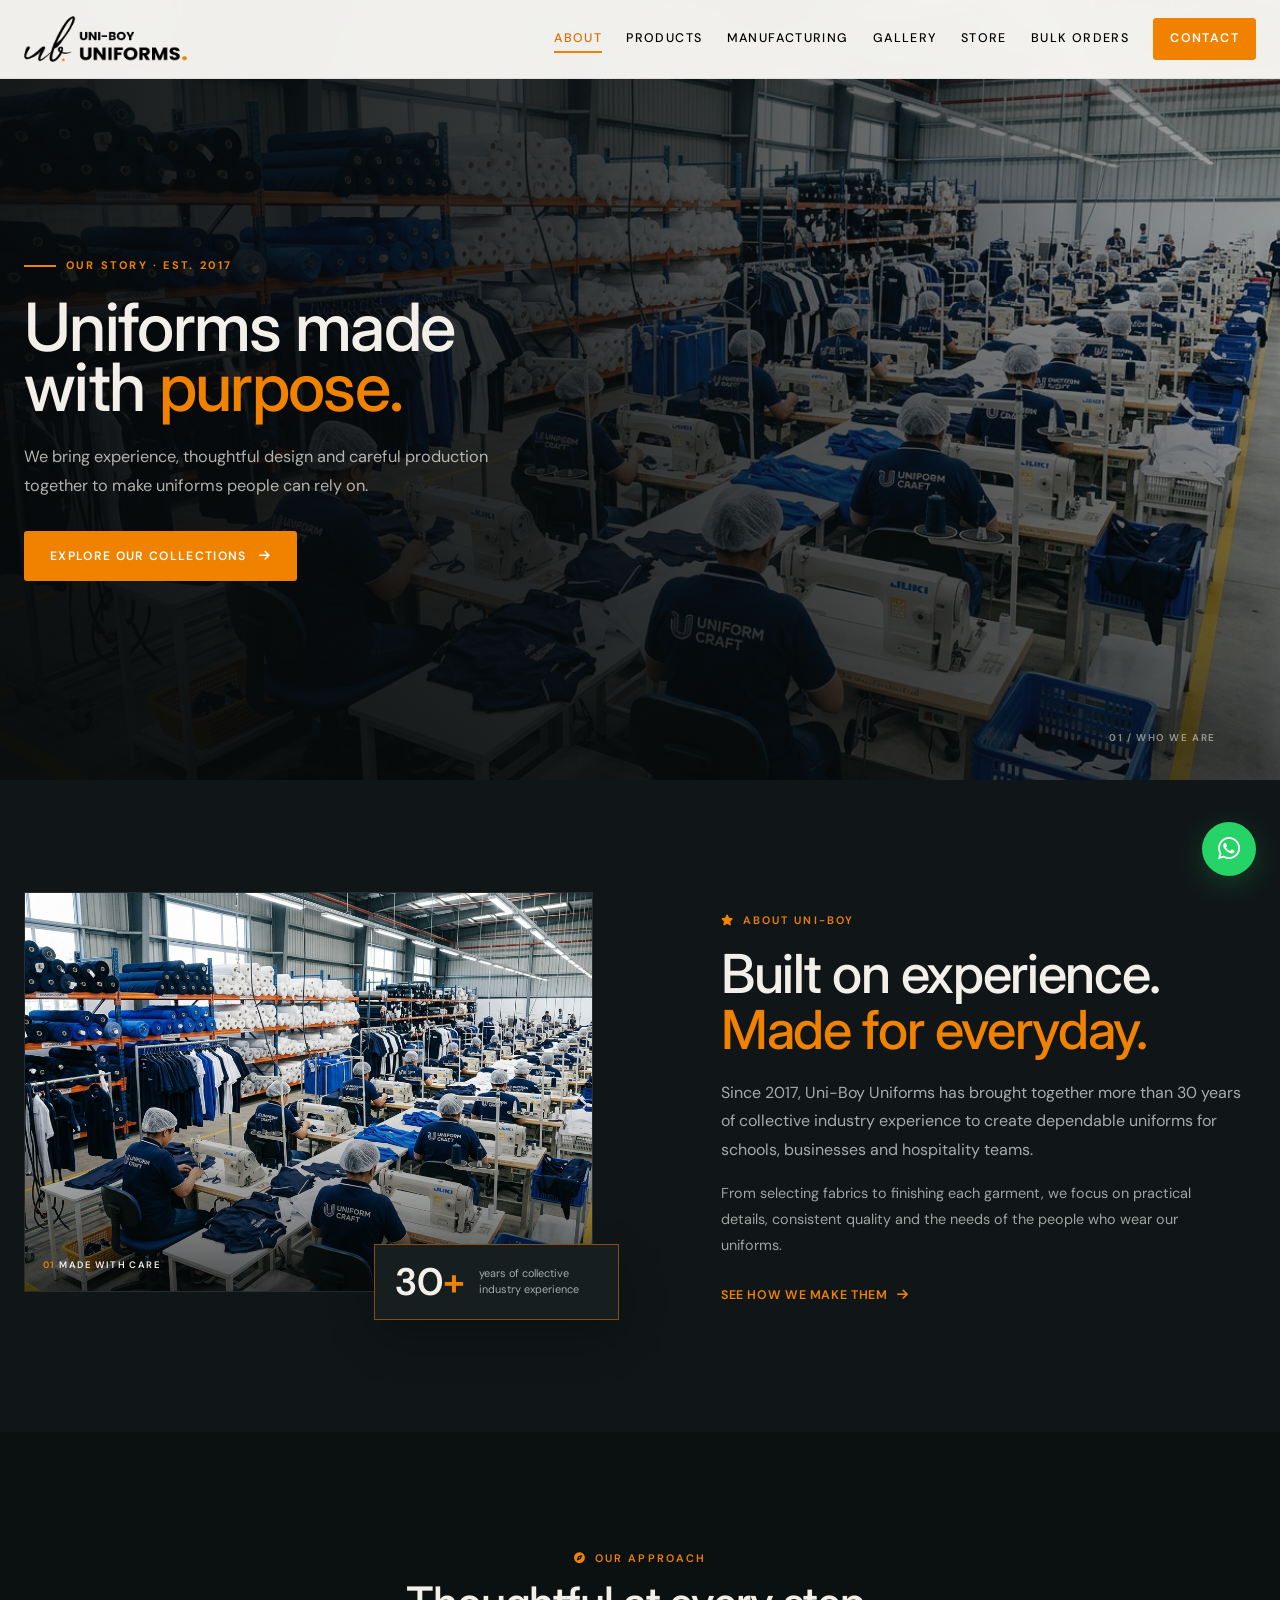
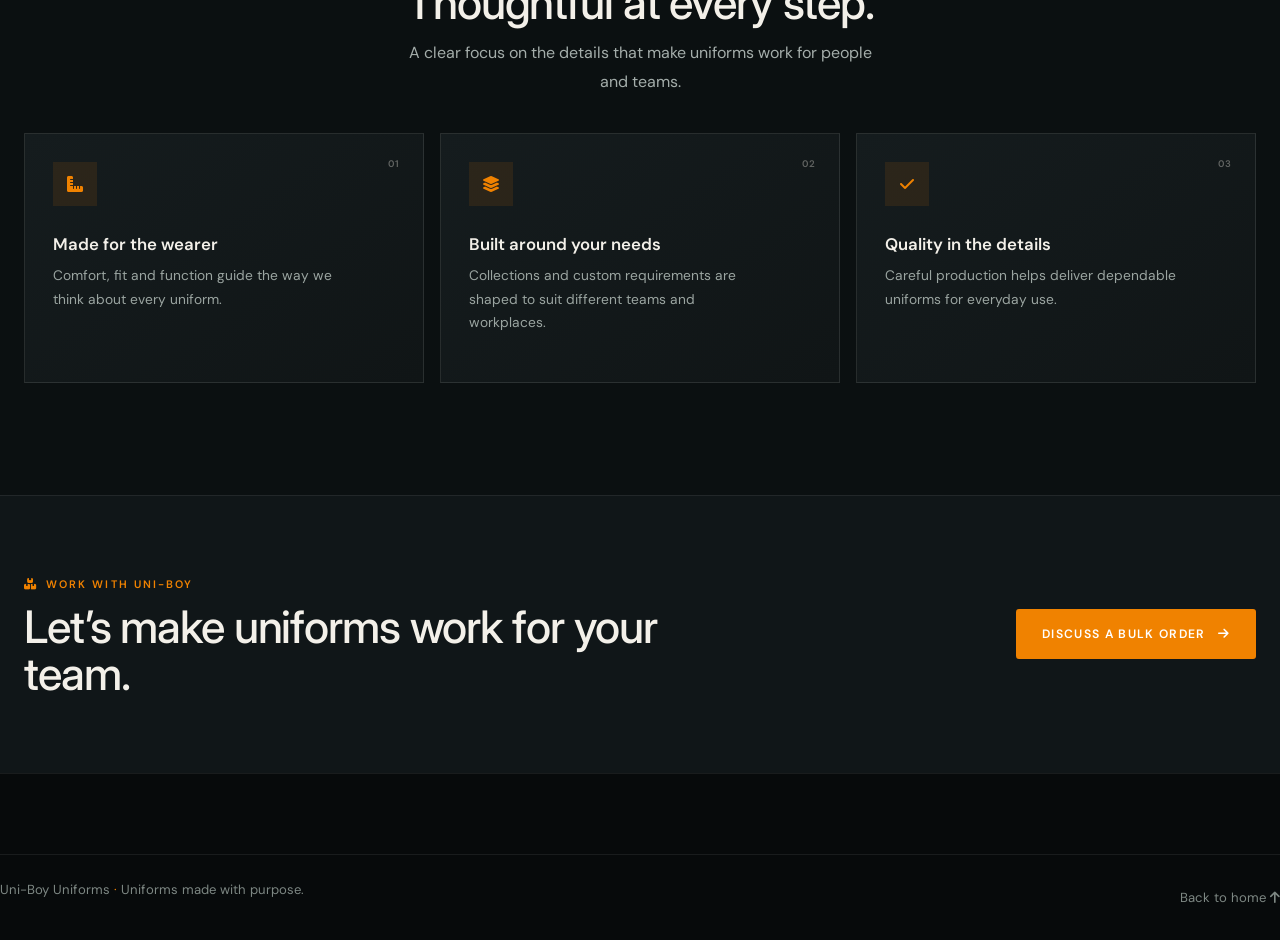
==== about.html @ 9d2a82d7 "design updates" ====
<!DOCTYPE html>
<html lang="en">

<head>
    <meta charset="UTF-8" />
    <meta name="viewport" content="width=device-width, initial-scale=1.0" />
    <title>About Uni-Boy Uniforms | Uniforms Made with Purpose</title>
    <meta name="description"
        content="Learn about Uni-Boy Uniforms: thoughtful uniform design, dependable manufacturing and over 30 years of collective industry experience." />
    <link rel="preconnect" href="https://fonts.googleapis.com" />
    <link rel="preconnect" href="https://fonts.gstatic.com" crossorigin />
    <link
        href="https://fonts.googleapis.com/css2?family=Inter:wght@400;500;600;700;800&family=DM+Sans:wght@400;500;600;700&display=swap"
        rel="stylesheet" />
    <link rel="stylesheet" href="https://cdnjs.cloudflare.com/ajax/libs/font-awesome/6.5.0/css/all.min.css" />
    <link rel="stylesheet" href="https://cdn.jsdelivr.net/npm/bootstrap@5.3.3/dist/css/bootstrap.min.css" />
    <link rel="stylesheet" href="style.css" />
</head>

<body class="about-page">
    <a href="https://wa.me/919876543210?text=Hello%20Uni-Boy%20Uniforms!" class="whatsapp-float" target="_blank"
        rel="noopener" aria-label="Chat on WhatsApp">
        <i class="fab fa-whatsapp"></i><span class="whatsapp-float-label">Chat with us!</span>
    </a>
    <div class="mobile-nav" id="mobileNav">
        <a href="index.html#hero" class="nav-link" onclick="closeMobileNav()">Home</a>
        <a href="about.html" class="nav-link active" onclick="closeMobileNav()">About Us</a>
        <a href="products.html" class="nav-link" onclick="closeMobileNav()">Products</a>
        <a href="manufacturing.html" class="nav-link" onclick="closeMobileNav()">Manufacturing</a>
        <a href="gallery.html" class="nav-link" onclick="closeMobileNav()">Gallery</a>
        <a href="index.html#retail" class="nav-link" onclick="closeMobileNav()">Retail Store</a>
        <a href="bulk-orders.html" class="nav-link" onclick="closeMobileNav()">Bulk Orders</a>
        <a href="contact.html" class="nav-link nav-contact" onclick="closeMobileNav()">Contact</a>
    </div>
    <nav id="navbar" role="navigation" aria-label="Main navigation">
        <div class="nav-container">
            <a href="index.html#hero" class="nav-logo" aria-label="Uni-Boy Uniforms Home">
                <img src="logo.png" alt="Uni-Boy Uniforms Logo" />
            </a>
            <ul class="nav-menu">
                <li><a href="about.html" class="nav-link active" aria-current="page">About</a></li>
                <li><a href="products.html" class="nav-link">Products</a></li>
                <li><a href="manufacturing.html" class="nav-link">Manufacturing</a></li>
                <li><a href="gallery.html" class="nav-link">Gallery</a></li>
                <li><a href="index.html#retail" class="nav-link">Store</a></li>
                <li><a href="bulk-orders.html" class="nav-link">Bulk Orders</a></li>
                <li><a href="contact.html" class="nav-link nav-contact">Contact</a></li>
            </ul>
            <div class="hamburger" id="hamburger" onclick="toggleMobileNav()" aria-label="Toggle menu" role="button"
                tabindex="0"><span></span><span></span><span></span></div>
        </div>
    </nav>

    <main>
        <section class="about-hero" aria-labelledby="about-page-title">
            <div class="about-hero-image" aria-hidden="true"></div>
            <div class="about-hero-overlay" aria-hidden="true"></div>
            <div class="container about-hero-content">
                <div class="hero-eyebrow"><span class="hero-eyebrow-line"></span>Our story &middot; Est. 2017</div>
                <h1 class="hero-title" id="about-page-title">Uniforms made<br />with <span class="accent">purpose.</span></h1>
                <p class="hero-desc">We bring experience, thoughtful design and careful production together to make
                    uniforms people can rely on.</p>
                <a href="products.html" class="btn btn--primary">Explore our collections <i
                        class="fas fa-arrow-right" aria-hidden="true"></i></a>
            </div>
            <div class="about-hero-index" aria-hidden="true">01 / WHO WE ARE</div>
        </section>

        <section class="section about-story-section" aria-labelledby="about-story-title">
            <div class="container">
                <div class="about-story-grid">
                    <div class="about-story-visual reveal">
                        <div class="about-story-frame">
                            <img src="images/factory_hero.jpg"
                                alt="Uniform production at the Uni-Boy manufacturing facility" loading="lazy" />
                            <span class="about-story-caption"><span>01</span> MADE WITH CARE</span>
                        </div>
                        <div class="about-experience-mark"><strong>30<span>+</span></strong><span>years of collective
                                industry experience</span></div>
                    </div>
                    <div class="about-story-copy reveal reveal-delay-2">
                        <div class="badge"><i class="fas fa-star" aria-hidden="true"></i> About Uni-Boy</div>
                        <h2 class="section-title" id="about-story-title">Built on experience.<br /><span>Made for everyday.</span></h2>
                        <p class="section-subtitle">Since 2017, Uni-Boy Uniforms has brought together more than 30
                            years of collective industry experience to create dependable uniforms for schools,
                            businesses and hospitality teams.</p>
                        <p class="about-story-detail">From selecting fabrics to finishing each garment, we focus on
                            practical details, consistent quality and the needs of the people who wear our uniforms.</p>
                        <a href="manufacturing.html" class="about-text-link">See how we make them <i
                                class="fas fa-arrow-right" aria-hidden="true"></i></a>
                    </div>
                </div>
            </div>
        </section>

        <section class="section about-approach-section" aria-labelledby="about-approach-title">
            <div class="container">
                <div class="section-header section-header--center reveal">
                    <div class="badge" style="justify-content:center;"><i class="fas fa-compass"
                            aria-hidden="true"></i> Our Approach</div>
                    <h2 class="section-title" id="about-approach-title">Thoughtful at every step.</h2>
                    <p class="section-subtitle">A clear focus on the details that make uniforms work for people and teams.</p>
                </div>
                <div class="about-principles">
                    <article class="about-principle reveal">
                        <span class="about-principle-number">01</span>
                        <div class="about-principle-icon"><i class="fas fa-ruler-combined" aria-hidden="true"></i></div>
                        <h3>Made for the wearer</h3>
                        <p>Comfort, fit and function guide the way we think about every uniform.</p>
                    </article>
                    <article class="about-principle reveal reveal-delay-1">
                        <span class="about-principle-number">02</span>
                        <div class="about-principle-icon"><i class="fas fa-layer-group" aria-hidden="true"></i></div>
                        <h3>Built around your needs</h3>
                        <p>Collections and custom requirements are shaped to suit different teams and workplaces.</p>
                    </article>
                    <article class="about-principle reveal reveal-delay-2">
                        <span class="about-principle-number">03</span>
                        <div class="about-principle-icon"><i class="fas fa-check" aria-hidden="true"></i></div>
                        <h3>Quality in the details</h3>
                        <p>Careful production helps deliver dependable uniforms for everyday use.</p>
                    </article>
                </div>
            </div>
        </section>

        <section class="about-cta-section" aria-labelledby="about-cta-title">
            <div class="container about-cta-inner reveal">
                <div>
                    <div class="badge"><i class="fas fa-boxes" aria-hidden="true"></i> Work with Uni-Boy</div>
                    <h2 class="section-title" id="about-cta-title">Let’s make uniforms work for your team.</h2>
                </div>
                <a href="bulk-orders.html#quote" class="btn btn--primary">Discuss a bulk order <i
                        class="fas fa-arrow-right" aria-hidden="true"></i></a>
            </div>
        </section>
    </main>

    <footer id="footer">
        <div class="container footer-bottom">
            <p class="footer-copyright">Uni-Boy Uniforms <span>&middot;</span> Uniforms made with purpose.</p>
            <a class="footer-bottom-link" href="index.html#hero">Back to home <i class="fas fa-arrow-up"
                    aria-hidden="true"></i></a>
        </div>
    </footer>
    <script src="script.js"></script>
</body>

</html>
---- style.css ----
﻿:root{--clr-primary:#0a0a0a;--clr-secondary:#1a1a2e;--clr-accent:#f08200;--clr-accent-2:#d96f00;--clr-white:#ffffff;--clr-off-white:#f8f8f8;--clr-light-gray:#f0f0f0;--clr-mid-gray:#888888;--clr-dark-gray:#333333;--clr-navy:#0d1b3e;--clr-navy-light:#162249;--font-display:'Playfair Display',serif;--font-body:'Inter',sans-serif;--font-heading:'Montserrat',sans-serif;--radius-sm:6px;--radius-md:12px;--radius-lg:20px;--radius-xl:32px;--shadow-sm:0 2px 12px rgba(0,0,0,0.08);--shadow-md:0 8px 32px rgba(0,0,0,0.14);--shadow-lg:0 20px 60px rgba(0,0,0,0.2);--shadow-xl:0 32px 80px rgba(0,0,0,0.3);--transition:all 0.3s cubic-bezier(0.25,0.46,0.45,0.94);}
*,*::before,*::after{box-sizing:border-box;margin:0;padding:0;}
html{scroll-behavior:smooth;font-size:16px;}
body{font-family:var(--font-body);color:var(--clr-primary);background:var(--clr-white);overflow-x:hidden;line-height:1.6;}
img{max-width:100%;height:auto;display:block;}
a{text-decoration:none;color:inherit;}
button{cursor:pointer;border:none;background:none;font-family:inherit;}
ul{list-style:none;}
::-webkit-scrollbar{width:6px;}
::-webkit-scrollbar-track{background:#f1f1f1;}
::-webkit-scrollbar-thumb{background:var(--clr-accent);border-radius:3px;}
.container{max-width:1280px;margin:0 auto;padding:0 24px;}
.section{padding:100px 0;}
.section--gray{background:var(--clr-off-white);}
.section--dark{background:var(--clr-navy);color:var(--clr-white);}
.section--black{background:var(--clr-primary);color:var(--clr-white);}
.badge{display:inline-flex;align-items:center;gap:8px;background:rgba(240,130,0,0.12);color:var(--clr-accent);border:1px solid rgba(240,130,0,0.3);border-radius:100px;padding:6px 16px;font-size:0.75rem;font-weight:600;letter-spacing:0.1em;text-transform:uppercase;font-family:var(--font-heading);margin-bottom:16px;}
.section-title{font-family:var(--font-display);font-size:clamp(2rem,4vw,3.2rem);font-weight:700;line-height:1.2;margin-bottom:16px;}
.section-subtitle{font-size:1.05rem;color:var(--clr-mid-gray);max-width:580px;line-height:1.8;}
.section-header{margin-bottom:60px;}
.section-header--center{text-align:center;}
.section-header--center .section-subtitle{margin:0 auto;}
.btn{display:inline-flex;align-items:center;gap:10px;padding:14px 32px;border-radius:100px;font-family:var(--font-heading);font-weight:600;font-size:0.9rem;letter-spacing:0.05em;transition:var(--transition);position:relative;overflow:hidden;}
.btn--primary{background:var(--clr-accent);color:var(--clr-primary);}
.btn--primary:hover{background:var(--clr-accent-2);transform:translateY(-2px);box-shadow:0 12px 40px rgba(240,130,0,0.4);}
.btn--outline{border:2px solid var(--clr-white);color:var(--clr-white);background:transparent;}
.btn--outline:hover{background:var(--clr-white);color:var(--clr-primary);transform:translateY(-2px);}
.btn--dark{background:var(--clr-navy);color:var(--clr-white);}
.btn--dark:hover{background:var(--clr-navy-light);transform:translateY(-2px);box-shadow:0 12px 40px rgba(13,27,62,0.4);}
.btn--whatsapp{background:#25D366;color:var(--clr-white);}
.btn--whatsapp:hover{background:#20b858;transform:translateY(-2px);box-shadow:0 12px 40px rgba(37,211,102,0.4);}
#navbar{position:fixed;top:0;left:0;right:0;z-index:1000;padding:20px 0;transition:var(--transition);}
#navbar.scrolled{background:rgba(10,10,10,0.96);backdrop-filter:blur(20px);padding:14px 0;box-shadow:0 4px 30px rgba(0,0,0,0.3);}
.nav-container{max-width:1280px;margin:0 auto;padding:0 24px;display:flex;align-items:center;justify-content:space-between;}
.nav-logo img{height:46px;width:auto;}
.nav-menu{display:flex;align-items:center;gap:36px;}
.nav-link{font-family:var(--font-heading);font-size:0.82rem;font-weight:500;letter-spacing:0.08em;text-transform:uppercase;color:rgba(255,255,255,0.8);transition:var(--transition);position:relative;}
.nav-link::after{content:'';position:absolute;bottom:-4px;left:0;width:0;height:2px;background:var(--clr-accent);transition:var(--transition);}
.nav-link:hover{color:var(--clr-white);}
.nav-link:hover::after{width:100%;}
.nav-link.active{color:var(--clr-accent);}
.nav-link.active::after{width:100%;}
.hamburger{display:none;flex-direction:column;gap:5px;cursor:pointer;padding:4px;}
.hamburger span{display:block;width:26px;height:2px;background:var(--clr-white);border-radius:2px;transition:var(--transition);}
.hamburger.active span:nth-child(1){transform:translateY(7px) rotate(45deg);}
.hamburger.active span:nth-child(2){opacity:0;}
.hamburger.active span:nth-child(3){transform:translateY(-7px) rotate(-45deg);}
.mobile-nav{display:none;position:fixed;inset:0;background:rgba(10,10,10,0.98);backdrop-filter:blur(20px);z-index:999;flex-direction:column;align-items:center;justify-content:center;gap:32px;}
.mobile-nav.open{display:flex;}
.mobile-nav .nav-link{font-size:1.5rem;font-weight:700;letter-spacing:0.05em;}
#hero{position:relative;min-height:100vh;display:flex;align-items:center;overflow:hidden;}
.hero-video-bg{position:absolute;inset:0;z-index:0;}
.hero-fallback-bg{position:absolute;inset:0;background-image:url('images/factory_hero.jpg');background-size:cover;background-position:center;background-attachment:fixed;}
.hero-overlay{position:absolute;inset:0;background:linear-gradient(135deg,rgba(10,10,10,0.88) 0%,rgba(13,27,62,0.75) 50%,rgba(10,10,10,0.65) 100%);z-index:1;}
.hero-content{position:relative;z-index:2;max-width:1280px;margin:0 auto;padding:120px 24px 80px;width:100%;}
.hero-eyebrow{display:inline-flex;align-items:center;gap:10px;color:var(--clr-accent);font-family:var(--font-heading);font-size:0.78rem;font-weight:700;letter-spacing:0.2em;text-transform:uppercase;margin-bottom:24px;animation:fadeInUp 0.8s ease forwards;}
.hero-eyebrow-line{width:40px;height:2px;background:var(--clr-accent);}
.hero-title{font-family:var(--font-display);font-size:clamp(2.8rem,6vw,5.5rem);font-weight:700;color:var(--clr-white);line-height:1.1;margin-bottom:28px;animation:fadeInUp 0.8s 0.15s ease both;}
.hero-title .accent{color:var(--clr-accent);}
.hero-title .italic{font-style:italic;}
.hero-desc{font-size:1.1rem;color:rgba(255,255,255,0.75);max-width:560px;line-height:1.8;margin-bottom:40px;animation:fadeInUp 0.8s 0.3s ease both;}
.hero-actions{display:flex;gap:16px;flex-wrap:wrap;margin-bottom:64px;animation:fadeInUp 0.8s 0.45s ease both;}
.hero-stats{display:flex;gap:48px;flex-wrap:wrap;animation:fadeInUp 0.8s 0.6s ease both;}
.hero-stat-number{font-family:var(--font-heading);font-size:2.4rem;font-weight:900;color:var(--clr-white);line-height:1;margin-bottom:6px;}
.hero-stat-number span{color:var(--clr-accent);}
.hero-stat-label{font-size:0.78rem;color:rgba(255,255,255,0.55);font-weight:500;letter-spacing:0.05em;text-transform:uppercase;}
.hero-divider{width:1px;background:rgba(255,255,255,0.15);align-self:stretch;}
.hero-scroll-cue{position:absolute;bottom:36px;left:50%;transform:translateX(-50%);z-index:2;display:flex;flex-direction:column;align-items:center;gap:8px;color:rgba(255,255,255,0.5);font-size:0.7rem;letter-spacing:0.15em;text-transform:uppercase;font-family:var(--font-heading);}
.scroll-line{width:1px;height:50px;background:linear-gradient(to bottom,rgba(255,255,255,0.5),transparent);animation:scrollPulse 2s ease-in-out infinite;}
@keyframes scrollPulse{0%,100%{opacity:0.5;transform:scaleY(1)}50%{opacity:1;transform:scaleY(1.3)}}
.ticker-wrap{background:var(--clr-accent);overflow:hidden;padding:14px 0;position:relative;z-index:5;}
.ticker{display:flex;animation:ticker 30s linear infinite;white-space:nowrap;}
.ticker-item{display:flex;align-items:center;gap:32px;padding:0 40px;font-family:var(--font-heading);font-size:0.78rem;font-weight:700;letter-spacing:0.15em;text-transform:uppercase;color:var(--clr-primary);}
.ticker-dot{width:6px;height:6px;background:var(--clr-primary);border-radius:50%;opacity:0.4;}
@keyframes ticker{0%{transform:translateX(0)}100%{transform:translateX(-50%)}}
.about-grid{align-items:center;}
.about-image-stack{position:relative;}
.about-img-main{border-radius:var(--radius-lg);overflow:hidden;box-shadow:var(--shadow-xl);}
.about-img-main img{width:100%;height:480px;object-fit:cover;transition:transform 0.6s ease;}
.about-img-main:hover img{transform:scale(1.04);}
.about-img-badge{position:absolute;bottom:-24px;right:-24px;width:140px;height:140px;background:var(--clr-accent);border-radius:50%;display:flex;flex-direction:column;align-items:center;justify-content:center;text-align:center;padding:16px;box-shadow:var(--shadow-lg);}
.about-img-badge-num{font-family:var(--font-heading);font-size:2rem;font-weight:900;color:var(--clr-primary);line-height:1;}
.about-img-badge-text{font-family:var(--font-heading);font-size:0.65rem;font-weight:700;color:var(--clr-primary);text-transform:uppercase;letter-spacing:0.08em;margin-top:4px;line-height:1.3;}
.about-features{display:grid;grid-template-columns:1fr 1fr;gap:20px;margin-top:40px;}
.about-feature{display:flex;align-items:flex-start;gap:14px;padding:20px;background:var(--clr-off-white);border-radius:var(--radius-md);border:1px solid rgba(0,0,0,0.05);transition:var(--transition);}
.about-feature:hover{background:var(--clr-white);box-shadow:var(--shadow-md);transform:translateY(-3px);}
.about-feature-icon{width:42px;height:42px;min-width:42px;background:var(--clr-accent);border-radius:var(--radius-sm);display:flex;align-items:center;justify-content:center;color:var(--clr-primary);font-size:1rem;}
.about-feature-title{font-family:var(--font-heading);font-size:0.82rem;font-weight:700;margin-bottom:4px;}
.about-feature-text{font-size:0.8rem;color:var(--clr-mid-gray);line-height:1.5;}
.product-card{background:var(--clr-white);border-radius:var(--radius-lg);overflow:hidden;box-shadow:var(--shadow-sm);transition:var(--transition);cursor:pointer;position:relative;}
.product-card:hover{transform:translateY(-8px);box-shadow:var(--shadow-xl);}
.product-card-image{position:relative;overflow:hidden;height:260px;}
.product-card-image img{width:100%;height:100%;object-fit:cover;transition:transform 0.6s ease;}
.product-card:hover .product-card-image img{transform:scale(1.08);}
.product-card-tag{position:absolute;top:16px;left:16px;background:var(--clr-accent);color:var(--clr-primary);font-family:var(--font-heading);font-size:0.7rem;font-weight:700;letter-spacing:0.1em;text-transform:uppercase;padding:5px 12px;border-radius:100px;}
.product-card-body{padding:28px;}
.product-card-icon{width:50px;height:50px;background:rgba(240,130,0,0.1);border-radius:var(--radius-md);display:flex;align-items:center;justify-content:center;color:var(--clr-accent);font-size:1.3rem;margin-bottom:16px;}
.product-card-title{font-family:var(--font-heading);font-size:1.1rem;font-weight:700;margin-bottom:10px;}
.product-card-desc{font-size:0.88rem;color:var(--clr-mid-gray);line-height:1.7;margin-bottom:20px;}
.product-card-link{display:inline-flex;align-items:center;gap:8px;font-family:var(--font-heading);font-size:0.8rem;font-weight:700;color:var(--clr-accent);letter-spacing:0.05em;text-transform:uppercase;transition:var(--transition);}
.product-card-link i{transition:var(--transition);}
.product-card:hover .product-card-link i{transform:translateX(5px);}
.manufacturing-grid{align-items:center;}
.manufacturing-content .section-subtitle{color:rgba(255,255,255,0.65);}
.mfg-stats-grid{display:grid;grid-template-columns:1fr 1fr;gap:24px;margin:40px 0;}
.mfg-stat-card{background:rgba(255,255,255,0.06);border:1px solid rgba(255,255,255,0.12);border-radius:var(--radius-md);padding:28px;transition:var(--transition);}
.mfg-stat-card:hover{background:rgba(255,255,255,0.1);border-color:rgba(240,130,0,0.4);transform:translateY(-4px);}
.mfg-stat-num{font-family:var(--font-heading);font-size:2.5rem;font-weight:900;color:var(--clr-accent);line-height:1;margin-bottom:8px;}
.mfg-stat-num span{font-size:1.4rem;}
.mfg-stat-label{font-size:0.88rem;color:rgba(255,255,255,0.65);line-height:1.5;}
.mfg-features{display:flex;flex-direction:column;gap:16px;}
.mfg-feature{display:flex;align-items:center;gap:14px;color:rgba(255,255,255,0.85);font-size:0.92rem;}
.mfg-feature-icon{width:36px;height:36px;min-width:36px;background:rgba(240,130,0,0.15);border:1px solid rgba(240,130,0,0.3);border-radius:var(--radius-sm);display:flex;align-items:center;justify-content:center;color:var(--clr-accent);font-size:0.9rem;}
.manufacturing-image{position:relative;}
.manufacturing-image img{border-radius:var(--radius-lg);width:100%;height:540px;object-fit:cover;box-shadow:var(--shadow-xl);}
.mfg-overlay-card{position:absolute;top:32px;left:-32px;background:var(--clr-accent);border-radius:var(--radius-md);padding:20px 24px;box-shadow:var(--shadow-lg);}
.mfg-overlay-card-num{font-family:var(--font-heading);font-size:2rem;font-weight:900;color:var(--clr-primary);line-height:1;}
.mfg-overlay-card-text{font-size:0.78rem;font-weight:600;color:var(--clr-primary);margin-top:4px;}
.gallery-tabs{display:flex;gap:10px;flex-wrap:wrap;margin-bottom:40px;}
.gallery-tab{padding:10px 22px;border-radius:100px;font-family:var(--font-heading);font-size:0.8rem;font-weight:600;letter-spacing:0.05em;cursor:pointer;transition:var(--transition);border:2px solid var(--clr-light-gray);color:var(--clr-mid-gray);background:var(--clr-white);}
.gallery-tab:hover,.gallery-tab.active{background:var(--clr-primary);border-color:var(--clr-primary);color:var(--clr-white);}
.gallery-item{height:100%;border-radius:var(--radius-md);overflow:hidden;position:relative;cursor:pointer;}
.gallery-item img{width:100%;height:100%;object-fit:cover;min-height:200px;transition:transform 0.6s ease;}
.gallery-item:hover img{transform:scale(1.06);}
.gallery-overlay{position:absolute;inset:0;background:linear-gradient(to top,rgba(0,0,0,0.7) 0%,transparent 60%);opacity:0;transition:var(--transition);display:flex;align-items:flex-end;padding:20px;}
.gallery-item:hover .gallery-overlay{opacity:1;}
.gallery-overlay-text{font-family:var(--font-heading);font-size:0.85rem;font-weight:600;color:var(--clr-white);letter-spacing:0.05em;}
.retail-grid{align-items:center;}
.retail-image-grid{display:grid;grid-template-columns:1fr 1fr;gap:16px;}
.retail-img-card{border-radius:var(--radius-md);overflow:hidden;box-shadow:var(--shadow-md);}
.retail-img-card img{width:100%;height:220px;object-fit:cover;transition:transform 0.6s ease;}
.retail-img-card:hover img{transform:scale(1.05);}
.retail-img-card.tall{grid-row:span 2;}
.retail-img-card.tall img{height:456px;}
.retail-info-list{display:flex;flex-direction:column;gap:20px;margin:32px 0;}
.retail-info-item{display:flex;align-items:flex-start;gap:16px;padding:18px;background:var(--clr-white);border-radius:var(--radius-md);border:1px solid rgba(0,0,0,0.05);}
.retail-info-icon{width:44px;height:44px;min-width:44px;background:var(--clr-accent);border-radius:var(--radius-sm);display:flex;align-items:center;justify-content:center;color:var(--clr-primary);font-size:1rem;}
.retail-info-title{font-family:var(--font-heading);font-size:0.85rem;font-weight:700;margin-bottom:4px;}
.retail-info-text{font-size:0.85rem;color:var(--clr-mid-gray);line-height:1.6;}
.map-embed{border-radius:var(--radius-md);overflow:hidden;box-shadow:var(--shadow-md);}
.map-embed iframe{display:block;width:100%;height:220px;border:none;}
.bulk-grid{align-items:flex-start;}
.bulk-content .section-subtitle{color:rgba(255,255,255,0.65);}
.bulk-steps{display:flex;flex-direction:column;gap:0;margin:40px 0;}
.bulk-step{display:flex;gap:20px;padding:20px 0;position:relative;}
.bulk-step:not(:last-child)::after{content:'';position:absolute;left:19px;top:62px;bottom:0;width:2px;background:rgba(255,255,255,0.1);}
.bulk-step-num{width:40px;height:40px;min-width:40px;border-radius:50%;background:var(--clr-accent);color:var(--clr-primary);font-family:var(--font-heading);font-size:0.85rem;font-weight:800;display:flex;align-items:center;justify-content:center;position:relative;z-index:1;}
.bulk-step-title{font-family:var(--font-heading);font-size:0.95rem;font-weight:700;margin-bottom:6px;color:var(--clr-white);}
.bulk-step-text{font-size:0.85rem;color:rgba(255,255,255,0.55);line-height:1.6;}
.quotation-form{background:rgba(255,255,255,0.05);border:1px solid rgba(255,255,255,0.1);border-radius:var(--radius-xl);padding:40px;backdrop-filter:blur(10px);}
.form-title{font-family:var(--font-heading);font-size:1.3rem;font-weight:700;margin-bottom:8px;color:var(--clr-white);}
.form-subtitle{font-size:0.88rem;color:rgba(255,255,255,0.55);margin-bottom:28px;}
.form-group{margin-bottom:18px;}
.form-label{display:block;font-family:var(--font-heading);font-size:0.75rem;font-weight:600;letter-spacing:0.08em;text-transform:uppercase;color:rgba(255,255,255,0.7);margin-bottom:8px;}
.form-input,.form-select,.form-textarea{width:100%;padding:14px 18px;background:rgba(255,255,255,0.08);border:1px solid rgba(255,255,255,0.15);border-radius:var(--radius-sm);color:var(--clr-white);font-family:var(--font-body);font-size:0.92rem;transition:var(--transition);outline:none;}
.form-input::placeholder,.form-textarea::placeholder{color:rgba(255,255,255,0.3);}
.form-input:focus,.form-select:focus,.form-textarea:focus{border-color:var(--clr-accent);background:rgba(255,255,255,0.12);box-shadow:0 0 0 3px rgba(240,130,0,0.15);}
.form-select{cursor:pointer;}
.form-select option{background:var(--clr-navy);color:var(--clr-white);}
.form-textarea{resize:vertical;min-height:100px;}
.form-row{display:grid;grid-template-columns:1fr 1fr;gap:16px;}
.form-submit{width:100%;padding:16px;background:var(--clr-accent);color:var(--clr-primary);border:none;border-radius:var(--radius-sm);font-family:var(--font-heading);font-size:0.9rem;font-weight:700;letter-spacing:0.05em;text-transform:uppercase;cursor:pointer;transition:var(--transition);margin-top:8px;}
.form-submit:hover{background:var(--clr-accent-2);transform:translateY(-2px);box-shadow:0 12px 40px rgba(240,130,0,0.4);}
.trust-clients{display:flex;gap:40px;align-items:center;justify-content:center;flex-wrap:wrap;padding:32px 0;border-top:1px solid var(--clr-light-gray);border-bottom:1px solid var(--clr-light-gray);margin-bottom:80px;}
.trust-client{font-family:var(--font-heading);font-size:1rem;font-weight:800;color:var(--clr-light-gray);letter-spacing:0.1em;text-transform:uppercase;transition:var(--transition);}
.trust-client:hover{color:var(--clr-mid-gray);}
.testimonial-card{background:var(--clr-off-white);border-radius:var(--radius-lg);padding:32px;border:1px solid rgba(0,0,0,0.05);transition:var(--transition);}
.testimonial-card:hover{box-shadow:var(--shadow-lg);transform:translateY(-5px);background:var(--clr-white);}
.testimonial-stars{display:flex;gap:4px;margin-bottom:16px;color:var(--clr-accent);font-size:0.9rem;}
.testimonial-text{font-size:0.92rem;line-height:1.8;color:var(--clr-dark-gray);margin-bottom:24px;font-style:italic;}
.testimonial-author{display:flex;align-items:center;gap:14px;}
.testimonial-avatar{width:46px;height:46px;border-radius:50%;background:var(--clr-accent);display:flex;align-items:center;justify-content:center;font-family:var(--font-heading);font-size:1rem;font-weight:800;color:var(--clr-primary);}
.testimonial-name{font-family:var(--font-heading);font-size:0.88rem;font-weight:700;}
.testimonial-role{font-size:0.78rem;color:var(--clr-mid-gray);}
.contact-grid{align-items:flex-start;}
.contact-info-items{display:flex;flex-direction:column;gap:24px;margin:32px 0;}
.contact-info-item{display:flex;align-items:flex-start;gap:16px;}
.contact-info-icon{width:50px;height:50px;min-width:50px;background:var(--clr-primary);border-radius:var(--radius-md);display:flex;align-items:center;justify-content:center;color:var(--clr-accent);font-size:1.1rem;}
.contact-info-label{font-family:var(--font-heading);font-size:0.75rem;font-weight:700;letter-spacing:0.1em;text-transform:uppercase;color:var(--clr-mid-gray);margin-bottom:4px;}
.contact-info-value{font-size:0.95rem;font-weight:500;color:var(--clr-primary);line-height:1.5;}
.contact-info-value a{color:var(--clr-primary);transition:var(--transition);}
.contact-info-value a:hover{color:var(--clr-accent);}
.contact-social{display:flex;gap:12px;margin-top:28px;}
.social-btn{width:44px;height:44px;border-radius:var(--radius-sm);background:var(--clr-primary);color:var(--clr-white);display:flex;align-items:center;justify-content:center;font-size:1rem;transition:var(--transition);}
.social-btn:hover{background:var(--clr-accent);color:var(--clr-primary);transform:translateY(-3px);}
.contact-form-card{background:var(--clr-white);border-radius:var(--radius-xl);padding:44px;box-shadow:var(--shadow-lg);}
.contact-form-title{font-family:var(--font-heading);font-size:1.3rem;font-weight:700;margin-bottom:6px;}
.contact-form-subtitle{font-size:0.88rem;color:var(--clr-mid-gray);margin-bottom:28px;}
.contact-form .form-label{color:var(--clr-dark-gray);}
.contact-form .form-input,.contact-form .form-select,.contact-form .form-textarea{background:var(--clr-off-white);border-color:var(--clr-light-gray);color:var(--clr-primary);}
.contact-form .form-input::placeholder,.contact-form .form-textarea::placeholder{color:var(--clr-mid-gray);}
.contact-form .form-input:focus,.contact-form .form-select:focus,.contact-form .form-textarea:focus{background:var(--clr-white);border-color:var(--clr-accent);}
.contact-form .form-select option{background:var(--clr-white);color:var(--clr-primary);}
.whatsapp-float{position:fixed;bottom:28px;right:28px;z-index:900;width:60px;height:60px;background:#25D366;border-radius:50%;display:flex;align-items:center;justify-content:center;color:white;font-size:1.6rem;box-shadow:0 8px 30px rgba(37,211,102,0.4);transition:var(--transition);animation:whatsappPulse 2s ease-in-out infinite;}
.whatsapp-float:hover{transform:scale(1.12);box-shadow:0 12px 40px rgba(37,211,102,0.6);}
@keyframes whatsappPulse{0%,100%{box-shadow:0 8px 30px rgba(37,211,102,0.4)}50%{box-shadow:0 8px 50px rgba(37,211,102,0.7)}}
.whatsapp-float-label{position:absolute;right:70px;background:var(--clr-primary);color:var(--clr-white);font-family:var(--font-heading);font-size:0.75rem;font-weight:600;padding:8px 14px;border-radius:var(--radius-sm);white-space:nowrap;opacity:0;transform:translateX(8px);transition:var(--transition);}
.whatsapp-float:hover .whatsapp-float-label{opacity:1;transform:translateX(0);}
#footer{background:var(--clr-primary);color:var(--clr-white);padding:80px 0 0;}
.footer-grid{display:grid;grid-template-columns:2fr 1fr 1fr 1.5fr;gap:60px;padding-bottom:60px;}
.footer-logo{height:44px;width:auto;filter:invert(1);margin-bottom:20px;}
.footer-about{font-size:0.88rem;color:rgba(255,255,255,0.5);line-height:1.8;margin-bottom:24px;}
.footer-social{display:flex;gap:10px;}
.footer-social-btn{width:38px;height:38px;border-radius:var(--radius-sm);background:rgba(255,255,255,0.08);color:rgba(255,255,255,0.6);display:flex;align-items:center;justify-content:center;font-size:0.9rem;transition:var(--transition);}
.footer-social-btn:hover{background:var(--clr-accent);color:var(--clr-primary);}
.footer-col-title{font-family:var(--font-heading);font-size:0.8rem;font-weight:700;letter-spacing:0.12em;text-transform:uppercase;color:var(--clr-white);margin-bottom:20px;}
.footer-links{display:flex;flex-direction:column;gap:12px;}
.footer-link{font-size:0.88rem;color:rgba(255,255,255,0.5);transition:var(--transition);}
.footer-link:hover{color:var(--clr-accent);padding-left:6px;}
.footer-contact-item{display:flex;align-items:flex-start;gap:12px;margin-bottom:16px;}
.footer-contact-icon{color:var(--clr-accent);font-size:0.9rem;margin-top:2px;}
.footer-contact-text{font-size:0.85rem;color:rgba(255,255,255,0.55);line-height:1.6;}
.footer-contact-text a{color:rgba(255,255,255,0.55);transition:var(--transition);}
.footer-contact-text a:hover{color:var(--clr-accent);}
.footer-bottom{border-top:1px solid rgba(255,255,255,0.08);padding:24px 0;display:flex;align-items:center;justify-content:space-between;flex-wrap:wrap;gap:16px;}
.footer-copyright{font-size:0.82rem;color:rgba(255,255,255,0.35);}
.footer-copyright span{color:var(--clr-accent);}
.footer-bottom-links{display:flex;gap:24px;}
.footer-bottom-link{font-size:0.82rem;color:rgba(255,255,255,0.35);transition:var(--transition);}
.footer-bottom-link:hover{color:var(--clr-accent);}
@keyframes fadeInUp{from{opacity:0;transform:translateY(30px)}to{opacity:1;transform:translateY(0)}}
.reveal{opacity:0;transform:translateY(40px);transition:opacity 0.7s ease,transform 0.7s ease;}
.reveal.visible{opacity:1;transform:translateY(0);}
.reveal-delay-1{transition-delay:0.1s;}
.reveal-delay-2{transition-delay:0.2s;}
.reveal-delay-3{transition-delay:0.3s;}
.reveal-delay-4{transition-delay:0.4s;}
@media(max-width:1024px){.about-img-badge{display:none;}.mfg-overlay-card{display:none;}.footer-grid{grid-template-columns:1fr 1fr;}}
@media(max-width:768px){.nav-menu{display:none;}.hamburger{display:flex;}.section{padding:70px 0;}.hero-title{font-size:2.5rem;}.hero-stats{gap:24px;}.hero-divider{display:none;}.about-features{grid-template-columns:1fr;}.mfg-stats-grid{grid-template-columns:1fr 1fr;}.retail-image-grid{grid-template-columns:1fr;}.retail-img-card.tall{grid-row:span 1;}.retail-img-card.tall img{height:220px;}.form-row{grid-template-columns:1fr;}.footer-grid{grid-template-columns:1fr;gap:36px;}.footer-bottom{flex-direction:column;text-align:center;}.quotation-form{padding:28px;}.contact-form-card{padding:28px;}}
@media(max-width:480px){.hero-title{font-size:2rem;}.mfg-stats-grid{grid-template-columns:1fr;}}

/* Premium dark theme */
:root{
  --clr-primary:#090c0e;
  --clr-secondary:#121719;
  --clr-accent:#f08200;
  --clr-accent-2:#ff9633;
  --clr-white:#f3f0e9;
  --clr-off-white:#111719;
  --clr-light-gray:#273033;
  --clr-mid-gray:#a4adaa;
  --clr-dark-gray:#d1d5d1;
  --clr-navy:#101719;
  --clr-navy-light:#182225;
  --font-display:'Inter',sans-serif;
  --font-body:'DM Sans',sans-serif;
  --font-heading:'DM Sans',sans-serif;
  --shadow-sm:0 8px 24px rgba(0,0,0,0.18);
  --shadow-md:0 16px 40px rgba(0,0,0,0.28);
  --shadow-lg:0 24px 64px rgba(0,0,0,0.36);
  --shadow-xl:0 32px 80px rgba(0,0,0,0.46);
}
html{scroll-padding-top:88px;}
body{background:#090c0e;color:#f3f0e9;font-family:var(--font-body);font-size:1rem;}
::selection{background:rgba(240,130,0,0.4);color:#fff;}
::-webkit-scrollbar-track{background:#111719;}
.container{max-width:1320px;}
.section{padding:112px 0;}
.section--gray,.section--dark,.section--black{background:#0d1214;color:#f3f0e9;}
.section--gray{background:#111719;}
.section--black{background:#080b0c;}
.section-title,.hero-title{font-family:var(--font-display);font-weight:500;letter-spacing:-0.025em;}
.section-title{font-size:clamp(2.6rem,4.3vw,4rem);line-height:1.06;color:#f3f0e9;}
.section-subtitle{color:#a4adaa;font-size:1rem;line-height:1.8;}
.section-header{margin-bottom:48px;}
.badge{border:0;border-radius:2px;background:transparent;padding:0;color:var(--clr-accent);font-size:.68rem;letter-spacing:.19em;}
.btn{border-radius:3px;padding:15px 25px;font-size:.76rem;letter-spacing:.11em;text-transform:uppercase;}
.btn--primary{background:var(--clr-accent);color:#fff;}
.btn--primary:hover{background:var(--clr-accent-2);color:#101211;}
.btn--outline{border:1px solid rgba(243,240,233,.38);color:#f3f0e9;}
.btn--outline:hover{background:#f3f0e9;color:#101211;}
.btn--dark{background:var(--clr-accent);color:#101211;}
.btn--dark:hover{background:var(--clr-accent-2);color:#101211;}
#navbar{padding:26px 0;}
#navbar.scrolled{background:rgba(9,12,14,.94);border-bottom:1px solid rgba(255,255,255,.07);padding:16px 0;}
.nav-menu{gap:clamp(18px,2.4vw,36px);}
.nav-link{font-size:.7rem;letter-spacing:.11em;color:rgba(243,240,233,.72);}
.nav-link::after{background:var(--clr-accent);}
.mobile-nav{background:rgba(9,12,14,.98);}
.hamburger span{background:#f3f0e9;}
#hero{min-height: min(900px,100svh);background:#090c0e;}
.hero-fallback-bg{background-attachment:scroll;background-position:center 42%;transform:scale(1.02);}
.hero-overlay{background:linear-gradient(90deg,rgba(7,10,11,.94) 0%,rgba(7,10,11,.84) 42%,rgba(7,10,11,.38) 100%),linear-gradient(0deg,rgba(7,10,11,.6),transparent 55%);}
.hero-content{max-width:1320px;padding:150px 24px 115px;}
.hero-eyebrow{font-size:.69rem;letter-spacing:.2em;color:#f08200;margin-bottom:22px;}
.hero-eyebrow-line{width:32px;background:var(--clr-accent);}
.hero-title{max-width:820px;font-size:clamp(4rem,8.5vw,7.5rem);line-height:.91;margin-bottom:26px;}
.hero-title .accent{color:#f08200;}
.hero-desc{max-width:480px;font-size:1.02rem;color:rgba(243,240,233,.72);line-height:1.8;margin-bottom:34px;}
.hero-actions{gap:13px;margin-bottom:0;}
.hero-scroll-cue{bottom:28px;color:rgba(243,240,233,.55);font-size:.62rem;}
.scroll-line{background:linear-gradient(to bottom,rgba(240,130,0,.7),transparent);}
.about-image-stack,.manufacturing-image{padding:0;}
.about-img-main,.manufacturing-image img{border-radius:4px;box-shadow:var(--shadow-xl);}
.about-img-main img{height:540px;}
.about-img-badge{background:#f08200;color:#101211;box-shadow:var(--shadow-md);}
.about-feature{background:#151c1e;border:1px solid rgba(243,240,233,.07);border-radius:4px;}
.about-feature:hover{background:#1b2426;}
.about-feature-icon{background:rgba(240,130,0,.12);color:var(--clr-accent);border-radius:3px;}
.about-feature-title,.product-card-title,.retail-info-title,.testimonial-name{color:#f3f0e9;}
.about-feature-text,.product-card-desc{color:#a4adaa;}
.product-card{height:100%;background:#151b1d;border:1px solid rgba(243,240,233,.07);border-radius:4px;box-shadow:none;}
.product-card:hover{border-color:rgba(240,130,0,.4);box-shadow:var(--shadow-lg);}
.product-card-image{height:285px;}
.product-card-tag{background:rgba(9,12,14,.84);color:#f08200;border:1px solid rgba(240,130,0,.45);border-radius:2px;font-size:.62rem;letter-spacing:.13em;}
.product-card-body{padding:27px;}
.product-card-icon{background:rgba(240,130,0,.1);border-radius:3px;color:var(--clr-accent);}
.product-card-link{color:#f08200;}
.mfg-stat-card{background:rgba(255,255,255,.035);border-color:rgba(255,255,255,.09);border-radius:4px;}
.mfg-stat-num{color:#f08200;}
.manufacturing-image img{height:590px;}
.gallery-tabs{gap:8px;margin-bottom:30px;}
.gallery-tab{padding:9px 17px;border:1px solid #303a3d;border-radius:2px;background:#111719;color:#a4adaa;font-size:.69rem;letter-spacing:.1em;text-transform:uppercase;}
.gallery-tab:hover,.gallery-tab.active{background:var(--clr-accent);border-color:var(--clr-accent);color:#101211;}
.gallery-item{border-radius:3px;}
.gallery-overlay{opacity:1;background:linear-gradient(to top,rgba(5,8,9,.82),transparent 68%);}
.gallery-overlay-text{font-size:.78rem;letter-spacing:.08em;}
.retail-img-card{border-radius:3px;box-shadow:var(--shadow-md);}
.retail-info-item{background:#151b1d;border:1px solid rgba(243,240,233,.07);border-radius:3px;}
.retail-info-icon{background:rgba(240,130,0,.12);color:var(--clr-accent);border-radius:3px;}
.retail-info-title{color:#d9d7cf;}
.retail-info-text{color:#a4adaa;}
.map-embed{border:1px solid rgba(243,240,233,.1);filter:grayscale(1) brightness(.72);}
.quotation-form{background:#111719;border:1px solid rgba(243,240,233,.1);border-radius:4px;padding:38px;}
.form-title,.contact-form-title{color:#f3f0e9;}
.form-subtitle,.contact-form-subtitle{color:#a4adaa;}
.form-label{color:#c9cbc5;}
.form-input,.form-select,.form-textarea{background:#0b1011;border:1px solid #303a3d;border-radius:3px;color:#f3f0e9;}
.form-input::placeholder,.form-textarea::placeholder{color:#77817e;}
.form-input:focus,.form-select:focus,.form-textarea:focus{background:#0d1314;border-color:var(--clr-accent);box-shadow:0 0 0 3px rgba(240,130,0,.12);}
.form-select option{background:#111719;color:#f3f0e9;}
.form-submit{border-radius:3px;background:var(--clr-accent);color:#fff;font-size:.76rem;letter-spacing:.11em;}
.form-submit:hover{background:var(--clr-accent-2);}
.trust-clients{border-color:rgba(243,240,233,.1);}
.trust-client{color:#596361;}
.trust-client:hover{color:var(--clr-accent);}
.testimonial-card{height:100%;background:#151b1d;border:1px solid rgba(243,240,233,.07);border-radius:4px;}
.testimonial-card:hover{background:#1a2224;box-shadow:var(--shadow-md);}
.testimonial-text{color:#c4c8c3;}
.testimonial-avatar{background:var(--clr-accent);color:#101211;}
.testimonial-role{color:#a4adaa;}
.contact-info-value,.contact-info-value a{color:#e2e1db;}
.contact-info-label{color:#a4adaa;}
.contact-info-icon{background:#171e20;color:var(--clr-accent);border:1px solid rgba(240,130,0,.23);border-radius:3px;}
.contact-form-card{background:#151b1d;border:1px solid rgba(243,240,233,.08);border-radius:4px;box-shadow:var(--shadow-md);}
.contact-form .form-label{color:#c9cbc5;}
.contact-form .form-input,.contact-form .form-select,.contact-form .form-textarea{background:#0b1011;border-color:#303a3d;color:#f3f0e9;}
.contact-form .form-input::placeholder,.contact-form .form-textarea::placeholder{color:#77817e;}
.contact-form .form-input:focus,.contact-form .form-select:focus,.contact-form .form-textarea:focus{background:#0d1314;border-color:var(--clr-accent);}
.contact-form .form-select option{background:#111719;color:#f3f0e9;}
.social-btn{background:#171e20;color:#f08200;border:1px solid rgba(243,240,233,.08);border-radius:3px;}
.social-btn:hover{background:var(--clr-accent);color:#101211;}
.whatsapp-float{width:54px;height:54px;right:24px;bottom:24px;box-shadow:0 8px 28px rgba(37,211,102,.22);}
#footer{background:#070a0b;border-top:1px solid rgba(243,240,233,.08);}
.footer-about,.footer-link,.footer-contact-text,.footer-contact-text a{color:#9ba4a0;}
.footer-col-title{color:#e8e5de;}
.footer-bottom{border-color:rgba(243,240,233,.08);}
.footer-copyright,.footer-bottom-link{color:#7d8783;}
.footer-social-btn{background:#151b1d;color:#f08200;}
.reveal{transform:translateY(24px);}
@media(max-width:1024px){
  #navbar .nav-menu{display:none;}
  #navbar .hamburger{display:flex;}
  .section{padding:88px 0;}
  .hero-title{font-size:clamp(4rem,10vw,6.5rem);}
  .manufacturing-image img{height:460px;}
}
@media(max-width:768px){
  .section{padding:72px 0;}
  #navbar{padding:18px 0;}
  .hero-content{padding:132px 24px 100px;}
  .hero-title{font-size:clamp(3.5rem,13vw,5rem);}
  .hero-desc{font-size:.95rem;}
  .hero-actions{gap:10px;}
  .about-img-main img{height:380px;}
  .manufacturing-image img{height:380px;}
  .section-title{font-size:clamp(2.45rem,9vw,3.3rem);}
  .trust-clients{gap:22px;margin-bottom:52px;}
  .quotation-form,.contact-form-card{padding:26px;}
}
@media(max-width:480px){
  .hero-title{font-size:3.35rem;}
  .hero-actions .btn{padding:14px 17px;font-size:.67rem;}
  .section-header{margin-bottom:34px;}
  .about-img-main img{height:300px;}
  .manufacturing-image img{height:300px;}
  .whatsapp-float{width:50px;height:50px;right:18px;bottom:18px;}
}
@media(prefers-reduced-motion:reduce){
  *,*::before,*::after{scroll-behavior:auto!important;animation-duration:.01ms!important;animation-iteration-count:1!important;transition-duration:.01ms!important;}
  .reveal{opacity:1;transform:none;}
}

.about-grid{gap:0!important;}
.about-image-stack{isolation:isolate;padding:12px 34px 38px 0!important;}
.about-image-frame{position:relative;max-width:500px;margin:0 auto;}
.about-image-frame::before{position:absolute;content:"";z-index:-1;inset:22px -18px -18px 22px;border:1px solid rgba(240,130,0,.58);border-radius:48% 48% 3px 3px;}
.about-image-frame::after{position:absolute;content:"";z-index:-2;width:175px;height:175px;left:-46px;bottom:22px;border-radius:50%;background:rgba(240,130,0,.08);}
.about-img-main{position:relative;border-radius:48% 48% 3px 3px;box-shadow:0 30px 70px rgba(0,0,0,.44);}
.about-img-main img{height:clamp(410px,48vw,590px);object-position:52% center;}
.about-image-caption{position:absolute;left:50%;bottom:22px;transform:translateX(-50%);width:max-content;max-width:calc(100% - 32px);padding:10px 15px;background:rgba(9,12,14,.78);border:1px solid rgba(243,240,233,.16);backdrop-filter:blur(12px);color:#e6e2d9;font-size:.61rem;font-weight:600;letter-spacing:.16em;text-align:center;}
.about-image-caption span{color:#f08200;}
.about-image-note{position:absolute;right:-32px;bottom:52px;display:flex;align-items:center;gap:12px;padding:14px 18px;background:#171e20;border:1px solid rgba(240,130,0,.48);box-shadow:var(--shadow-md);}
.about-image-note strong{font-family:var(--font-display);font-size:2.55rem;font-weight:600;line-height:.9;color:#f08200;}
.about-image-note strong span{font-size:1.6rem;}
.about-image-note>span{font-size:.68rem;line-height:1.45;letter-spacing:.04em;color:#c4c8c3;}
.about-content{max-width:550px;}
.about-content .section-title{max-width:510px;font-size:clamp(3rem,4.7vw,4.65rem);line-height:.99;}
.about-content .section-subtitle{max-width:470px;font-size:1.02rem;}
.about-link{display:inline-flex;align-items:center;gap:12px;margin-top:18px;color:#f08200;font-size:.73rem;font-weight:600;letter-spacing:.12em;text-transform:uppercase;}
.about-link i{transition:transform .25s ease;}
.about-link:hover{color:#ff9633;}
.about-link:hover i{transform:translateX(5px);}
@media(max-width:1024px){
  .about-image-stack{max-width:620px;margin:0 auto;}
  .about-content{max-width:700px;}
  .about-content .section-title{max-width:620px;}
}
@media(max-width:768px){
  .about-grid{gap:32px!important;}
  .about-image-stack{padding:8px 24px 30px 0!important;}
  .about-image-frame{max-width:430px;}
  .about-img-main img{height:clamp(350px,100vw,460px);}
  .about-image-note{right:-18px;bottom:40px;padding:11px 14px;}
  .about-image-note strong{font-size:2.2rem;}
  .about-content .section-title{font-size:clamp(2.9rem,11vw,4rem);}
}
@media(max-width:420px){
  .about-image-stack{padding-right:18px!important;}
  .about-image-frame::before{inset:18px -10px -12px 16px;}
  .about-image-frame::after{width:120px;height:120px;left:-28px;}
  .about-image-note{right:-10px;bottom:32px;gap:9px;padding:10px 12px;}
  .about-image-note strong{font-size:1.95rem;}
  .about-image-note>span{font-size:.61rem;}
  .about-image-caption{bottom:16px;font-size:.55rem;letter-spacing:.12em;}
}

#manufacturing{position:relative;overflow:hidden;background:#0b1011;}
#manufacturing::before{position:absolute;content:"";width:480px;height:480px;right:-210px;top:50%;transform:translateY(-50%);border:1px solid rgba(240,130,0,.08);border-radius:50%;pointer-events:none;}
.manufacturing-grid{position:relative;z-index:1;gap:0!important;}
.manufacturing-content{max-width:570px;padding-right:clamp(28px,5vw,76px)!important;}
.manufacturing-content .badge{margin-bottom:22px;}
.manufacturing-content .section-title{font-size:clamp(3rem,4.8vw,4.75rem);line-height:.98;margin-bottom:22px;}
.manufacturing-content .section-title span{color:#f08200;}
.manufacturing-content .section-subtitle{max-width:440px;color:#a4adaa;}
.mfg-stats-grid{grid-template-columns:1fr 1fr;gap:0;margin:34px 0 27px;border-top:1px solid rgba(243,240,233,.12);border-bottom:1px solid rgba(243,240,233,.12);}
.mfg-stat-card{padding:22px 18px 22px 0;background:transparent;border:0;border-radius:0;}
.mfg-stat-card+.mfg-stat-card{padding-left:22px;border-left:1px solid rgba(243,240,233,.12);}
.mfg-stat-card:hover{background:transparent;border-color:rgba(243,240,233,.12);transform:none;}
.mfg-stat-num{margin-bottom:7px;color:#f08200;font-family:var(--font-display);font-size:3.3rem;font-weight:600;letter-spacing:-.03em;}
.mfg-stat-num span{font-size:2rem;}
.mfg-stat-label{max-width:150px;color:#a4adaa;font-size:.72rem;line-height:1.55;letter-spacing:.035em;text-transform:uppercase;}
.mfg-link{display:inline-flex;align-items:center;gap:12px;color:#f08200;font-size:.72rem;font-weight:600;letter-spacing:.12em;text-transform:uppercase;}
.mfg-link i{transition:transform .25s ease;}
.mfg-link:hover{color:#ff9633;}
.mfg-link:hover i{transform:translateX(5px);}
.manufacturing-image{padding:14px 26px 32px 0!important;}
.mfg-image-frame{position:relative;max-width:540px;margin:0 auto;}
/* .mfg-image-frame::before{position:absolute;content:"";z-index:-1;inset:20px -18px -18px 20px;border:1px solid rgba(240,130,0,.55);border-radius:3px;} */
.mfg-image-frame::after{position:absolute;content:"";z-index:-2;width:170px;height:170px;top:-35px;right:-30px;border-radius:50%;background:rgba(240,130,0,.08);}
.mfg-image-frame>img{width:100%;height:clamp(430px,48vw,590px);object-fit:cover;object-position:center;border-radius:48% 48% 3px 3px;box-shadow:0 30px 70px rgba(0,0,0,.44);}
.mfg-image-caption{position:absolute;left:22px;bottom:22px;display:flex;align-items:center;gap:11px;padding:11px 15px;background:rgba(9,12,14,.8);border:1px solid rgba(243,240,233,.16);backdrop-filter:blur(12px);color:#e6e2d9;font-size:.62rem;font-weight:600;letter-spacing:.15em;text-transform:uppercase;}
.mfg-image-caption span:first-child{color:#f08200;}
.mfg-image-mark{position:absolute;right:-24px;bottom:45px;display:grid;width:64px;height:64px;place-items:center;background:#171e20;border:1px solid rgba(240,130,0,.48);color:#f08200;font-size:1.25rem;box-shadow:var(--shadow-md);}
@media(max-width:1024px){
  .manufacturing-content{max-width:700px;padding-right:12px!important;}
  .manufacturing-image{max-width:700px;margin:0 auto;}
}
@media(max-width:768px){
  #manufacturing{padding:76px 0;}
  .manufacturing-grid{gap:30px!important;}
  .manufacturing-content .section-title{font-size:clamp(3rem,11vw,4.1rem);}
  .manufacturing-image{padding:8px 22px 28px 0!important;}
  .mfg-image-frame>img{height:clamp(350px,100vw,470px);}
  .mfg-image-mark{right:-14px;bottom:35px;width:54px;height:54px;}
}
@media(max-width:420px){
  .manufacturing-image{padding-right:16px!important;}
  .mfg-image-frame::before{inset:16px -10px -12px 16px;}
  .mfg-image-frame::after{width:120px;height:120px;right:-18px;}
  .mfg-image-caption{left:14px;bottom:14px;padding:9px 11px;font-size:.56rem;letter-spacing:.1em;}
  .mfg-image-mark{right:-10px;bottom:30px;width:48px;height:48px;font-size:1rem;}
  .mfg-stat-card{padding-right:12px;}
  .mfg-stat-card+.mfg-stat-card{padding-left:14px;}
}

#retail{position:relative;overflow:hidden;background:#101618;}
#retail::before{position:absolute;content:"";width:520px;height:520px;left:-330px;top:50%;transform:translateY(-50%);border:1px solid rgba(240,130,0,.08);border-radius:50%;pointer-events:none;}
.retail-grid{position:relative;z-index:1;gap:0!important;}
.retail-image-grid{position:relative;display:grid;grid-template-columns:1.15fr .85fr;grid-template-rows:1fr 1fr;align-items:stretch;gap:14px;padding:16px 34px 34px 0!important;}
.retail-img-card{position:relative;min-width:0;min-height:0;border:1px solid rgba(243,240,233,.1);border-radius:3px;box-shadow:0 24px 60px rgba(0,0,0,.28);}
.retail-img-card.tall{grid-row:1 / 3;;}
.retail-img-card.tall img{height:100%;min-height:430px;}
.retail-img-card img{height:100%;min-height:0;object-fit:cover;}
.retail-image-label{position:absolute;left:14px;bottom:14px;padding:8px 10px;background:rgba(9,12,14,.8);border:1px solid rgba(243,240,233,.16);color:#e6e2d9;font-size:.56rem;font-weight:600;letter-spacing:.12em;}
.retail-image-label span{color:#f08200;}
.retail-img-detail{grid-row:1 / 3;}
.retail-img-detail img{min-height:430px;}
.retail-image-caption{position:absolute;inset:auto 0 0;padding:28px 12px 12px;background:linear-gradient(transparent,rgba(5,8,9,.84));color:#f3f0e9;font-size:.65rem;letter-spacing:.07em;}
.retail-image-note{position:absolute;z-index:2;right:10px;bottom:58px;display:flex;align-items:center;gap:11px;padding:12px 15px;background:#171e20;border:1px solid rgba(240,130,0,.48);color:#f08200;box-shadow:var(--shadow-md);}
.retail-image-note i{font-size:1.1rem;}
.retail-image-note span{color:#c4c8c3;font-size:.63rem;line-height:1.35;letter-spacing:.04em;}
.retail-content{max-width:560px;padding-left:clamp(26px,5vw,72px)!important;}
.retail-content .badge{margin-bottom:22px;}
.retail-content .section-title{font-size:clamp(3rem,4.8vw,4.75rem);line-height:.98;margin-bottom:20px;}
.retail-content .section-title span{color:#f08200;}
.retail-content .section-subtitle{max-width:410px;margin-bottom:27px;}
.retail-contact{display:grid;grid-template-columns:1fr 1fr;gap:8px 18px;max-width:390px;margin:0 0 26px;padding:17px 0;border-top:1px solid rgba(243,240,233,.12);border-bottom:1px solid rgba(243,240,233,.12);}
.retail-contact>span{grid-column:1 / -1;margin-bottom:3px;color:#929c98;font-size:.61rem;font-weight:600;letter-spacing:.14em;text-transform:uppercase;}
.retail-contact a{width:max-content;max-width:100%;color:#e2e1db;font-size:.79rem;overflow-wrap:anywhere;transition:color .2s ease;}
.retail-contact a:hover{color:#f08200;}
.retail-content .btn{border-radius:3px;}
@media(max-width:1024px){
  .retail-image-grid{max-width:650px;margin:0 auto;}
  .retail-content{max-width:700px;padding-left:12px!important;}
}
@media(max-width:768px){
  #retail{padding:76px 0;}
  .retail-grid{gap:30px!important;}
  .retail-image-grid{grid-template-columns:1.05fr .95fr;grid-template-rows:1fr;padding:8px 22px 25px 0!important;}
  .retail-img-card.tall,.retail-img-detail{grid-row:1;}
  .retail-img-card.tall img,.retail-img-detail img{height:clamp(280px,75vw,370px);min-height:0;}
  .retail-image-note{right:6px;bottom:42px;padding:10px 12px;}
  .retail-content .section-title{font-size:clamp(3rem,11vw,4.1rem);}
}
@media(max-width:420px){
  .retail-image-grid{gap:9px;padding-right:16px!important;}
  .retail-img-card.tall img,.retail-img-detail img{height:290px;}
  .retail-image-note{right:-2px;bottom:32px;gap:8px;padding:9px 10px;}
  .retail-image-note i{font-size:.95rem;}
  .retail-image-note span{font-size:.58rem;}
  .retail-image-label{left:8px;bottom:8px;padding:7px;font-size:.51rem;}
  .retail-contact{gap:8px 10px;}
  .retail-contact a{font-size:.72rem;}
}

#trust{background:#0b1011;}
#trust .section-header{margin-bottom:38px;}
#trust .section-header--center .badge{justify-content:center;}
#trust .section-header .section-title{margin-bottom:12px;}
#trust .section-header .section-subtitle{max-width:390px;}
.testimonial-carousel{max-width:920px;margin:0 auto;}
.testimonial-viewport{overflow:hidden;border:1px solid rgba(243,240,233,.09);background:linear-gradient(135deg,#151c1e,#101516);box-shadow:0 24px 70px rgba(0,0,0,.24);touch-action:pan-y;}
.testimonial-track{--slide-index:0;display:flex;align-items:stretch;transition:transform .55s cubic-bezier(.22,.68,0,1);transform:translateX(calc(var(--slide-index)*-100%));}
.testimonial-card{display:grid;grid-template-columns:minmax(0,1fr) 220px;align-items:center;gap:clamp(28px,5vw,64px);flex:0 0 100%;min-height:300px;height:auto;margin:0;padding:clamp(30px,5.5vw,66px);background:transparent;border:0;border-radius:0;box-shadow:none;}
.testimonial-card:hover{background:transparent;box-shadow:none;transform:none;}
.testimonial-card-copy{min-width:0;}
.testimonial-card-topline{display:flex;align-items:center;justify-content:space-between;gap:18px;margin-bottom:22px;}
.testimonial-quote-mark{color:#f08200;font-size:1.25rem;}
.testimonial-stars{flex-shrink:0;margin:0;color:#f08200;font-size:.7rem;gap:5px;}
.testimonial-text{margin:0;color:#eeeae1;font-family:var(--font-display);font-size:clamp(1.65rem,3.15vw,2.45rem);font-style:normal;font-weight:500;line-height:1.25;letter-spacing:-.015em;}
.testimonial-author{display:flex;flex-direction:column;align-items:flex-start;gap:15px;padding-left:25px;border-left:1px solid rgba(240,130,0,.36);}
.testimonial-avatar{display:grid;width:50px;height:50px;place-items:center;background:rgba(240,130,0,.12);border:1px solid rgba(240,130,0,.38);border-radius:50%;color:#f08200;font-family:var(--font-display);font-size:1.5rem;font-weight:600;}
.testimonial-name{margin-bottom:5px;font-size:.76rem;font-weight:600;letter-spacing:.04em;}
.testimonial-role{color:#9da6a2;font-size:.68rem;line-height:1.55;}
.testimonial-controls{display:flex;align-items:center;justify-content:space-between;gap:20px;padding:19px 2px 0;}
.testimonial-arrow{display:grid;width:42px;height:42px;flex:0 0 42px;place-items:center;background:#151c1e;border:1px solid rgba(243,240,233,.12);border-radius:50%;color:#f08200;transition:background .2s ease,border-color .2s ease,transform .2s ease;}
.testimonial-arrow:hover{transform:translateY(-2px);background:#1c2527;border-color:rgba(240,130,0,.6);}
.testimonial-arrow:focus-visible,.testimonial-dot:focus-visible,.testimonial-carousel:focus-visible{outline:2px solid #f08200;outline-offset:4px;}
.testimonial-pagination{display:flex;align-items:center;justify-content:center;gap:8px;margin-left:auto;}
.testimonial-dot{width:8px;height:8px;padding:0;background:#596361;border:0;border-radius:10px;transition:width .25s ease,background .25s ease;}
.testimonial-dot.active{width:25px;background:#f08200;}
.testimonial-position{padding:0 4px;color:#eeeae1;font-size:.68rem;font-weight:600;letter-spacing:.08em;font-variant-numeric:tabular-nums;}
.testimonial-position span{padding:0 5px;color:#68716e;}
.testimonial-carousel.is-ready .testimonial-card[aria-hidden="true"]{pointer-events:none;}
@media(max-width:768px){
  #trust{padding:76px 0;}
  .testimonial-card{grid-template-columns:1fr;gap:25px;min-height:0;padding:30px 25px;}
  .testimonial-card-topline{margin-bottom:17px;}
  .testimonial-text{font-size:clamp(1.55rem,6vw,2rem);}
  .testimonial-author{flex-direction:row;align-items:center;gap:13px;padding:15px 0 0;border-left:0;border-top:1px solid rgba(240,130,0,.28);}
  .testimonial-avatar{width:42px;height:42px;flex:0 0 42px;font-size:1.25rem;}
}
@media(max-width:420px){
  .testimonial-card{padding:26px 20px;}
  .testimonial-controls{gap:12px;}
  .testimonial-arrow{width:38px;height:38px;flex-basis:38px;}
}
@media(prefers-reduced-motion:reduce){
  .testimonial-track,.testimonial-dot,.testimonial-arrow{transition:none;}
}

#navbar{background:rgba(248,247,244,.97);border-bottom:1px solid rgba(25,30,29,.08);backdrop-filter:blur(18px);-webkit-backdrop-filter:blur(18px);padding:16px 0;}
#navbar.scrolled{background:rgba(248,247,244,.97);border-bottom:1px solid rgba(25,30,29,.08);box-shadow:0 8px 28px rgba(12,17,18,.08);padding:13px 0;}
#navbar .nav-logo img{filter:none;}
#navbar .nav-link{color:#000;}
#navbar .nav-link:hover,#navbar .nav-link.active{color:#d96f00;}
#navbar .nav-link::after{background:#f08200;}
#navbar .hamburger span{background:#202725;}
.mobile-nav{background:rgba(248,247,244,.99);}
.mobile-nav .nav-link{color:#303634;}
.mobile-nav .nav-link:hover,.mobile-nav .nav-link.active{color:#d96f00;}
.mobile-nav .nav-link::after{background:#f08200;}
@media(max-width:1024px){
  #navbar{padding:15px 0;}
  #navbar.scrolled{padding:12px 0;}
}
.section-title{font-size:clamp(2.3rem,3.8vw,3.5rem);}
.hero-title{font-size:clamp(3rem,5.5vw,4.5rem);}
.about-content .section-title{font-size:clamp(2.65rem,4.2vw,3.8rem);}
.manufacturing-content .section-title,.retail-content .section-title{font-size:clamp(2.65rem,4.2vw,3.9rem);}
.gallery-heading .section-title{font-size:clamp(2.65rem,4.2vw,3.9rem);}
.product-card-title{font-size:1rem;}
.testimonial-text{font-size:clamp(1.5rem,2.8vw,2.15rem);}
.gallery-overlay-text{font-size:clamp(.85rem,1.25vw,1.05rem);}
@media(max-width:1024px){
  .hero-title{font-size:clamp(2.8rem,6.5vw,4rem);}
  .about-content .section-title,.manufacturing-content .section-title,.retail-content .section-title,.gallery-heading .section-title{font-size:clamp(2.55rem,5.5vw,3.5rem);}
}
@media(max-width:768px){
  .section-title{font-size:clamp(2.2rem,7.5vw,2.8rem);}
  .hero-title{font-size:clamp(2.5rem,8vw,3rem);}
  .about-content .section-title,.manufacturing-content .section-title,.retail-content .section-title,.gallery-heading .section-title{font-size:clamp(2.45rem,8vw,3.2rem);}
  .testimonial-text{font-size:clamp(1.45rem,5.5vw,1.8rem);}
  .gallery-overlay-text{font-size:.84rem;}
}
@media(max-width:480px){
  .hero-title{font-size:2.25rem;}
  .section-title,.about-content .section-title,.manufacturing-content .section-title,.retail-content .section-title,.gallery-heading .section-title{font-size:2.35rem;}
}
#gallery{position:relative;overflow:hidden;background:#0b1011;}
#gallery::before{position:absolute;content:"";width:500px;height:500px;right:-330px;top:42%;border:1px solid rgba(240,130,0,.08);border-radius:50%;pointer-events:none;}
#gallery .container{position:relative;z-index:1;}
.gallery-heading{display:flex;align-items:flex-end;justify-content:space-between;gap:36px;margin-bottom:32px;}
.gallery-heading .section-title{margin:0;font-size:clamp(3rem,5vw,4.75rem);line-height:.98;}
.gallery-heading .section-subtitle{max-width:340px;margin:0 0 3px;text-align:left;}
.gallery-toolbar{display:flex;align-items:center;justify-content:space-between;gap:22px;margin-bottom:24px;padding-bottom:16px;border-bottom:1px solid rgba(243,240,233,.1);}
.gallery-tabs{display:flex;flex-wrap:wrap;gap:8px;margin:0;}
.gallery-tab{padding:9px 14px;border:1px solid rgba(243,240,233,.13);border-radius:2px;background:transparent;color:#9da6a2;font-size:.63rem;letter-spacing:.1em;text-transform:uppercase;}
.gallery-tab:hover,.gallery-tab.active{background:#f08200;border-color:#f08200;color:#fff;}
.gallery-tab:focus-visible{outline:2px solid #f08200;outline-offset:3px;}
.gallery-count{flex:0 0 auto;color:#8c9692;font-size:.59rem;font-weight:600;letter-spacing:.13em;white-space:nowrap;}
.gallery-count span{color:#f08200;}
.gallery-grid{display:grid;grid-template-columns:repeat(3,minmax(0,1fr));gap:14px;margin:0;}
.gallery-item{position:relative;aspect-ratio:4 / 3;min-width:0;min-height:0;padding:0;border:1px solid rgba(243,240,233,.09);border-radius:3px;background:#151b1d;overflow:hidden;isolation:isolate;}
.gallery-item img{position:absolute;inset:0;width:100%;height:100%;min-height:0;object-fit:cover;transition:transform .7s cubic-bezier(.2,.65,.3,1),filter .4s ease;}
.gallery-item:hover img{transform:scale(1.045);filter:saturate(1.08);}
.gallery-overlay{position:absolute;inset:0;display:flex;flex-direction:column;align-items:flex-start;justify-content:flex-end;gap:7px;padding:clamp(17px,2.4vw,30px);background:linear-gradient(180deg,rgba(7,10,11,.05) 24%,rgba(7,10,11,.24) 52%,rgba(7,10,11,.88) 100%);opacity:1;}
.gallery-item-category{color:#f08200;font-size:.58rem;font-weight:700;letter-spacing:.17em;text-transform:uppercase;}
.gallery-overlay-text{max-width:90%;margin:0;color:#f3f0e9;font-family:var(--font-body);font-size:clamp(.9rem,1.4vw,1.18rem);font-weight:500;letter-spacing:-.015em;line-height:1.25;}
.gallery-item-index{position:absolute;right:18px;bottom:clamp(19px,2.5vw,32px);color:rgba(243,240,233,.74);font-size:.6rem;font-weight:600;letter-spacing:.12em;}
.gallery-item.is-filtered-out{display:none;}
@media(max-width:768px){
  #gallery{padding:76px 0;}
  .gallery-heading{align-items:flex-start;flex-direction:column;gap:15px;margin-bottom:25px;}
  .gallery-heading .section-subtitle{max-width:440px;}
  .gallery-toolbar{align-items:flex-start;flex-direction:column;gap:13px;margin-bottom:18px;}
  .gallery-tabs{gap:6px;}
  .gallery-tab{padding:8px 11px;font-size:.58rem;}
  .gallery-count{align-self:flex-end;font-size:.55rem;}
  .gallery-grid{grid-template-columns:repeat(2,minmax(0,1fr));gap:10px;}
  .gallery-overlay{padding:15px;}
  .gallery-overlay-text{font-size:.88rem;}
}
@media(max-width:480px){
  .gallery-grid{grid-template-columns:repeat(2,minmax(0,1fr));gap:9px;}
  .gallery-overlay{gap:5px;padding:12px;}
  .gallery-item-category{font-size:.52rem;}
  .gallery-overlay-text{font-size:.78rem;}
  .gallery-item-index{right:11px;bottom:13px;font-size:.54rem;}
}
#navbar .nav-container{align-items:center;}
#navbar .nav-logo{display:flex;align-items:center;}
#navbar .nav-menu{align-items:center;margin:0;padding:0;}
#navbar .nav-menu{gap:clamp(14px,1.9vw,26px);}
#navbar .nav-menu .nav-link{font-size:.78rem;}
#navbar .nav-menu .nav-contact,
.mobile-nav .nav-contact{
  display:inline-flex;
  align-items:center;
  justify-content:center;
  padding:10px 16px;
  border:1px solid #f08200;
  border-radius:3px;
  background:#f08200;
  color:#fff;
  font-weight:600;
  transition:background-color .2s ease,border-color .2s ease,color .2s ease;
}
#navbar .nav-menu .nav-contact::after,
.mobile-nav .nav-contact::after{display:none;}
#navbar .nav-menu .nav-contact:hover,
#navbar .nav-menu .nav-contact.active,
.mobile-nav .nav-contact:hover,
.mobile-nav .nav-contact.active{
  border-color:#d96f00;
  background:#d96f00;
  color:#101211;
}
.mobile-nav .nav-contact{font-size:1rem;padding:12px 22px;}

.hero-title{font-size:clamp(3.25rem,6vw,5rem);}
@media(max-width:1024px){
  .hero-title{font-size:clamp(3rem,7vw,4.25rem);}
}
@media(max-width:768px){
  .hero-title{font-size:clamp(2.5rem,9vw,3.25rem);}
}
@media(max-width:480px){
  .hero-title{font-size:2.5rem;}
}

.hero-title{font-size:clamp(3rem,5.2vw,4.35rem);}
.section-title{font-size:clamp(2.2rem,3.5vw,3.35rem);}
.about-content .section-title{font-size:clamp(2.55rem,4vw,3.65rem);}
.manufacturing-content .section-title,.retail-content .section-title,.gallery-heading .section-title{font-size:clamp(2.55rem,4vw,3.7rem);}
.product-card-title{font-size:1rem;}
.testimonial-text{font-size:clamp(1.45rem,2.6vw,2rem);}
.gallery-overlay-text{font-size:clamp(.82rem,1.15vw,1rem);}
@media(max-width:1024px){
  .hero-title{font-size:clamp(2.75rem,6.2vw,3.9rem);}
  .about-content .section-title,.manufacturing-content .section-title,.retail-content .section-title,.gallery-heading .section-title{font-size:clamp(2.45rem,5vw,3.3rem);}
}
@media(max-width:768px){
  .section-title{font-size:clamp(2.1rem,7vw,2.65rem);}
  .hero-title{font-size:clamp(2.35rem,7.5vw,2.9rem);}
  .about-content .section-title,.manufacturing-content .section-title,.retail-content .section-title,.gallery-heading .section-title{font-size:clamp(2.3rem,7.5vw,3rem);}
  .testimonial-text{font-size:clamp(1.4rem,5.2vw,1.7rem);}
}
@media(max-width:480px){
  .section-title{font-size:2.2rem;}
  .hero-title{font-size:2.15rem;}
  .about-content .section-title,.manufacturing-content .section-title,.retail-content .section-title,.gallery-heading .section-title{font-size:2.2rem;}
}
.products-grid{display:grid;grid-template-columns:repeat(3,minmax(0,1fr));grid-auto-rows:1fr;gap:24px;}
.products-grid>.product-card{display:flex;flex-direction:column;min-width:0;height:100%;}
.product-card-image{flex:0 0 285px;}
.product-card-image--custom{display:flex;align-items:center;justify-content:center;}
.product-card-image--custom>i{font-size:3.25rem!important;color:rgba(240,130,0,.4)!important;}
.product-card-body{display:flex;flex:1;flex-direction:column;align-items:flex-start;}
.product-card-desc{flex:1;width:100%;}
.product-card-link{margin-top:auto;}
@media(max-width:768px){
  .products-grid{grid-template-columns:repeat(2,minmax(0,1fr));gap:18px;}
  .product-card-image{flex-basis:240px;}
}
@media(max-width:480px){
  .products-grid{grid-template-columns:minmax(0,1fr);gap:18px;}
  .product-card-image{flex-basis:250px;}
}

.about-hero{position:relative;display:flex;min-height:min(780px,92svh);align-items:center;overflow:hidden;background:#090c0e;}
.about-hero-image,.about-hero-overlay{position:absolute;inset:0;}
.about-hero-image{background:url("images/factory_hero.jpg") center 42% / cover no-repeat;transform:scale(1.02);}
.about-hero-overlay{background:linear-gradient(90deg,rgba(7,10,11,.94) 0%,rgba(7,10,11,.8) 45%,rgba(7,10,11,.35) 100%),linear-gradient(0deg,rgba(7,10,11,.55),transparent 60%);}
.about-hero-content{position:relative;z-index:1;width:100%;padding:170px 24px 120px;}
.about-hero-content .hero-title{max-width:780px;margin:0 0 24px;}
.about-hero-content .hero-desc{max-width:490px;margin-bottom:30px;}
.about-hero-content .btn{display:inline-flex;align-items:center;gap:12px;}
.about-hero-index{position:absolute;right:clamp(24px,5vw,72px);bottom:34px;color:rgba(243,240,233,.55);font-size:.62rem;font-weight:600;letter-spacing:.16em;}
.about-story-section{background:#101618;}
.about-story-grid{display:grid;grid-template-columns:minmax(0,1fr) minmax(0,.9fr);align-items:center;gap:clamp(42px,8vw,110px);}
.about-story-visual{position:relative;padding:0 26px 28px 0;}
.about-story-frame{position:relative;min-height:400px;overflow:hidden;border:1px solid rgba(243,240,233,.12);background:#0b1011;}
.about-story-frame::after{position:absolute;inset:50% 0 0;content:"";background:linear-gradient(transparent,rgba(5,8,9,.7));pointer-events:none;}
.about-story-frame img{position:absolute;inset:0;width:100%;height:100%;object-fit:cover;}
.about-story-caption{position:absolute;z-index:1;left:18px;bottom:18px;color:#f3f0e9;font-size:.59rem;font-weight:600;letter-spacing:.15em;}
.about-story-caption span{color:#f08200;}
.about-experience-mark{position:absolute;right:0;bottom:0;display:flex;max-width:245px;align-items:center;gap:14px;padding:18px 20px;background:#171e20;border:1px solid rgba(240,130,0,.5);box-shadow:0 18px 45px rgba(0,0,0,.3);}
.about-experience-mark strong{color:#f3f0e9;font-size:2.4rem;font-weight:600;line-height:1;}
.about-experience-mark strong span{color:#f08200;}
.about-experience-mark>span{color:#a4adaa;font-size:.68rem;line-height:1.45;}
.about-story-copy .badge{margin-bottom:20px;}
.about-story-copy .section-title{margin-bottom:20px;font-size:clamp(2.45rem,4.2vw,3.65rem);line-height:1.05;}
.about-story-copy .section-title span{color:#f08200;}
.about-story-copy .section-subtitle{margin:0 0 16px;}
.about-story-detail{max-width:500px;margin:0 0 22px;color:#9ba5a1;font-size:.9rem;line-height:1.8;}
.about-text-link{display:inline-flex;align-items:center;gap:10px;color:#f08200;font-size:.78rem;font-weight:600;letter-spacing:.05em;text-transform:uppercase;transition:gap .2s ease;}
.about-text-link:hover{gap:15px;color:#ff9a22;}
.about-approach-section{background:#0b1011;}
.about-approach-section .section-header{margin-bottom:36px;}
.about-approach-section .section-header .section-title{margin:0 0 12px;}
.about-approach-section .section-subtitle{max-width:480px;margin:0 auto;}
.about-principles{display:grid;grid-template-columns:repeat(3,minmax(0,1fr));gap:16px;}
.about-principle{position:relative;min-height:250px;padding:28px;border:1px solid rgba(243,240,233,.1);background:linear-gradient(145deg,#151c1e,#101516);}
.about-principle-number{position:absolute;top:22px;right:23px;color:rgba(243,240,233,.35);font-size:.6rem;font-weight:600;letter-spacing:.13em;}
.about-principle-icon{display:flex;width:44px;height:44px;align-items:center;justify-content:center;margin-bottom:28px;background:rgba(240,130,0,.1);color:#f08200;font-size:1rem;}
.about-principle h3{margin:0 0 10px;color:#f3f0e9;font-size:1.05rem;font-weight:600;}
.about-principle p{max-width:300px;margin:0;color:#9ba5a1;font-size:.86rem;line-height:1.7;}
.about-cta-section{padding:74px 0;background:#101618;border-top:1px solid rgba(243,240,233,.08);}
.about-cta-inner{display:flex;align-items:center;justify-content:space-between;gap:32px;}
.about-cta-inner .badge{margin-bottom:14px;}
.about-cta-inner .section-title{max-width:650px;margin:0;font-size:clamp(2rem,3.5vw,3rem);}
.about-cta-inner .btn{display:inline-flex;flex:0 0 auto;align-items:center;gap:12px;}
@media(max-width:768px){
  .about-hero{min-height:690px;min-height:min(740px,90svh);}
  .about-hero-content{padding:140px 24px 100px;}
  .about-story-grid{grid-template-columns:minmax(0,1fr);gap:45px;}
  .about-story-visual{max-width:620px;}
  .about-story-frame{min-height:clamp(300px,72vw,430px);}
  .about-principles{grid-template-columns:minmax(0,1fr);gap:12px;}
  .about-principle{min-height:auto;padding:24px;}
  .about-principle-icon{margin-bottom:20px;}
  .about-cta-inner{align-items:flex-start;flex-direction:column;}
  .about-cta-section{padding:58px 0;}
}
@media(max-width:480px){
  .about-hero-content .hero-title{font-size:clamp(2.7rem,12vw,3.5rem);}
  .about-story-visual{padding-right:16px;padding-bottom:22px;}
  .about-experience-mark{max-width:205px;padding:14px;}
  .about-experience-mark strong{font-size:2rem;}
  .about-story-copy .section-title{font-size:2.2rem;}
  .about-hero-index{bottom:22px;font-size:.55rem;}
}

.bulk-intro-section{position:relative;overflow:hidden;padding:clamp(72px,9vw,120px) 0;background:#0b1011;}
.bulk-intro-panel{display:grid;grid-template-columns:minmax(0,.9fr) minmax(0,1.1fr);align-items:center;gap:clamp(38px,7vw,92px);}
.bulk-intro-copy .badge{margin-bottom:20px;}
.bulk-intro-copy .section-title{margin-bottom:20px;font-size:clamp(2.6rem,4.5vw,4.25rem);line-height:1.02;}
.bulk-intro-copy .section-title span{color:#f08200;}
.bulk-intro-copy .section-subtitle{max-width:470px;margin-bottom:28px;color:#a4adaa;}
.bulk-intro-copy .btn{display:inline-flex;align-items:center;gap:12px;}
.bulk-intro-visual{position:relative;min-height:390px;overflow:hidden;border:1px solid rgba(243,240,233,.1);background:#111719;}
.bulk-intro-visual::after{position:absolute;inset:35% 0 0;content:"";background:linear-gradient(transparent,rgba(5,8,9,.8));}
.bulk-intro-visual img{position:absolute;inset:0;width:100%;height:100%;object-fit:cover;object-position:center;}
.bulk-intro-note{position:absolute;z-index:1;left:22px;bottom:24px;display:flex;align-items:center;gap:12px;color:#e6e2d9;font-size:.75rem;line-height:1.5;}
.bulk-intro-note i{display:grid;width:36px;height:36px;place-items:center;border:1px solid rgba(240,130,0,.6);color:#f08200;}
.bulk-intro-index{position:absolute;z-index:1;right:20px;top:18px;color:#fff;font-size:.55rem;font-weight:600;letter-spacing:.15em;text-shadow:0 1px 10px rgba(0,0,0,.6);}
.bulk-page-hero{position:relative;display:flex;min-height:min(690px,84svh);align-items:center;overflow:hidden;background:#090c0e;}
.bulk-page-hero-image,.bulk-page-hero-overlay{position:absolute;inset:0;}
.bulk-page-hero-image{background:url("images/factory_hero.jpg") center 42% / cover no-repeat;transform:scale(1.02);}
.bulk-page-hero-overlay{background:linear-gradient(90deg,rgba(7,10,11,.94) 0%,rgba(7,10,11,.8) 45%,rgba(7,10,11,.35) 100%),linear-gradient(0deg,rgba(7,10,11,.55),transparent 60%);}
.bulk-page-hero-content{position:relative;z-index:1;width:100%;padding:160px 24px 100px;}
.bulk-page-hero-content .hero-title{max-width:780px;margin:0 0 24px;}
.bulk-page-hero-content .hero-desc{max-width:500px;margin-bottom:30px;}
.bulk-page-hero-content .btn{display:inline-flex;align-items:center;gap:12px;}
.bulk-page-hero-index{position:absolute;right:clamp(24px,5vw,72px);bottom:30px;color:rgba(243,240,233,.55);font-size:.58rem;font-weight:600;letter-spacing:.16em;}
.bulk-quote-section{padding:clamp(64px,8vw,100px) 0;background:#101618;}
.bulk-quote-heading{max-width:700px;margin:0 auto 42px;text-align:center;}
.bulk-quote-heading .badge{margin-bottom:15px;}
.bulk-quote-heading .section-title{margin:0 0 13px;font-size:clamp(2rem,4vw,3.25rem);}
.bulk-quote-heading .section-subtitle{max-width:560px;margin:0 auto;}
.bulk-quote-layout{display:grid;grid-template-columns:minmax(0,.78fr) minmax(0,1.22fr);align-items:start;gap:clamp(24px,5vw,64px);max-width:1120px;margin:0 auto;}
.bulk-quote-aside{min-width:0;}
.bulk-quote-image{position:relative;height:260px;overflow:hidden;border:1px solid rgba(243,240,233,.1);background:#0b1011;}
.bulk-quote-image::after{position:absolute;inset:40% 0 0;content:"";background:linear-gradient(transparent,rgba(5,8,9,.82));}
.bulk-quote-image img{width:100%;height:100%;object-fit:cover;}
.bulk-quote-image span{position:absolute;z-index:1;left:18px;bottom:16px;color:#f3f0e9;font-size:.69rem;font-weight:600;letter-spacing:.04em;}
.bulk-process{padding:26px 0;}
.bulk-process h3{margin:0 0 14px;color:#f3f0e9;font-size:1rem;font-weight:600;}
.bulk-process-step{display:flex;align-items:flex-start;gap:14px;padding:15px 0;border-top:1px solid rgba(243,240,233,.1);}
.bulk-process-step>span{color:#f08200;font-size:.6rem;font-weight:700;letter-spacing:.1em;}
.bulk-process-step p{margin:0;color:#a4adaa;font-size:.8rem;line-height:1.6;}
.bulk-page-form{padding:clamp(24px,4vw,40px);}
.bulk-page-form .form-group{margin-bottom:16px;}
@media(max-width:768px){
  .bulk-intro-panel{grid-template-columns:minmax(0,1fr);gap:32px;}
  .bulk-intro-visual{min-height:clamp(240px,60vw,360px);}
  .bulk-page-hero{min-height:650px;min-height:min(720px,88svh);}
  .bulk-page-hero-content{padding:140px 24px 95px;}
  .bulk-quote-layout{grid-template-columns:minmax(0,1fr);gap:18px;}
  .bulk-quote-image{height:clamp(220px,55vw,340px);}
  .bulk-process{padding:22px 0 8px;}
}
@media(max-width:480px){
  .bulk-intro-copy .section-title{font-size:2.35rem;}
  .bulk-page-hero-content .hero-title{font-size:clamp(2.7rem,12vw,3.5rem);}
  .bulk-page-hero-index{bottom:20px;font-size:.53rem;}
  .bulk-page-form{padding:22px;}
}

.products-page-hero{position:relative;display:flex;min-height:min(690px,84svh);align-items:center;overflow:hidden;background:#090c0e;}
.products-page-hero-image,.products-page-hero-overlay{position:absolute;inset:0;}
.products-page-hero-image{background:url("images/school_uniforms.jpg") center 42% / cover no-repeat;transform:scale(1.02);}
.products-page-hero-overlay{background:linear-gradient(90deg,rgba(7,10,11,.94) 0%,rgba(7,10,11,.8) 45%,rgba(7,10,11,.35) 100%),linear-gradient(0deg,rgba(7,10,11,.55),transparent 60%);}
.products-page-hero-content{position:relative;z-index:1;width:100%;padding:160px 24px 100px;}
.products-page-hero-content .hero-title{max-width:780px;margin:0 0 24px;}
.products-page-hero-content .hero-desc{max-width:520px;margin-bottom:30px;}
.products-page-hero-content .btn{display:inline-flex;align-items:center;gap:12px;}
.products-page-hero-index{position:absolute;right:clamp(24px,5vw,72px);bottom:30px;color:rgba(243,240,233,.55);font-size:.58rem;font-weight:600;letter-spacing:.16em;}
.products-catalog-section{background:#101618;}
.products-catalog-section .section-header{margin-bottom:38px;}
.products-catalog-section .section-header .section-title{margin:0 0 12px;}
.products-catalog-section .section-header .section-subtitle{max-width:470px;margin:0 auto;}
.products-catalog-section .products-grid{position:relative;z-index:1;}
.products-catalog-section .product-card-image--custom{background:radial-gradient(circle at 50% 45%,rgba(240,130,0,.13),transparent 45%),linear-gradient(135deg,#151e20,#0b1011);}
.products-catalog-section .product-card-image--custom>i{font-size:3.25rem;color:rgba(240,130,0,.7);}
.products-page-cta{padding:clamp(58px,7vw,84px) 0;background:#0b1011;border-top:1px solid rgba(243,240,233,.08);}
.products-page-cta-inner{display:flex;align-items:center;justify-content:space-between;gap:30px;}
.products-page-cta-inner .badge{margin-bottom:14px;}
.products-page-cta-inner .section-title{max-width:650px;margin:0;font-size:clamp(2rem,3.5vw,3rem);}
.products-page-cta-inner .btn{display:inline-flex;flex:0 0 auto;align-items:center;gap:12px;}
@media(max-width:768px){
  .products-page-hero{min-height:650px;min-height:min(720px,88svh);}
  .products-page-hero-content{padding:140px 24px 95px;}
  .products-page-cta-inner{align-items:flex-start;flex-direction:column;}
}
@media(max-width:480px){
  .products-page-hero-content .hero-title{font-size:clamp(2.7rem,12vw,3.5rem);}
  .products-page-hero-index{bottom:20px;font-size:.53rem;}
  .products-catalog-section .products-grid{grid-template-columns:minmax(0,1fr);}
}

.manufacturing-page-hero{position:relative;display:flex;min-height:min(690px,84svh);align-items:center;overflow:hidden;background:#090c0e;}
.manufacturing-page-hero-image,.manufacturing-page-hero-overlay{position:absolute;inset:0;}
.manufacturing-page-hero-image{background:url("images/factory_hero.jpg") center 42% / cover no-repeat;transform:scale(1.02);}
.manufacturing-page-hero-overlay{background:linear-gradient(90deg,rgba(7,10,11,.94) 0%,rgba(7,10,11,.8) 45%,rgba(7,10,11,.35) 100%),linear-gradient(0deg,rgba(7,10,11,.55),transparent 60%);}
.manufacturing-page-hero-content{position:relative;z-index:1;width:100%;padding:160px 24px 100px;}
.manufacturing-page-hero-content .hero-title{max-width:880px;margin:0 0 24px;}
.manufacturing-page-hero-content .hero-desc{max-width:530px;margin-bottom:30px;}
.manufacturing-page-hero-content .btn{display:inline-flex;align-items:center;gap:12px;}
.manufacturing-page-hero-index{position:absolute;right:clamp(24px,5vw,72px);bottom:30px;color:rgba(243,240,233,.55);font-size:.58rem;font-weight:600;letter-spacing:.16em;}
.manufacturing-capacity-section{padding:clamp(62px,8vw,100px) 0;background:#101618;}
.manufacturing-capacity-grid{display:grid;grid-template-columns:minmax(0,1fr) minmax(0,.9fr);align-items:center;gap:clamp(40px,8vw,100px);}
.manufacturing-capacity-copy .badge{margin-bottom:18px;}
.manufacturing-capacity-copy .section-title{max-width:570px;margin:0 0 17px;font-size:clamp(2.25rem,4vw,3.45rem);line-height:1.06;}
.manufacturing-capacity-copy .section-subtitle{max-width:510px;margin:0 0 24px;color:#a4adaa;}
.manufacturing-capacity-stats{display:grid;grid-template-columns:1fr 1fr;border-top:1px solid rgba(243,240,233,.12);border-bottom:1px solid rgba(243,240,233,.12);}
.manufacturing-capacity-stat{display:flex;min-height:150px;flex-direction:column;justify-content:center;padding:22px 20px 22px 0;}
.manufacturing-capacity-stat+.manufacturing-capacity-stat{padding-left:24px;border-left:1px solid rgba(243,240,233,.12);}
.manufacturing-capacity-number{margin-bottom:8px;color:#f08200;font-size:clamp(2.5rem,5vw,4rem);font-weight:500;letter-spacing:-.06em;line-height:1;}
.manufacturing-capacity-number span{font-size:.58em;}
.manufacturing-capacity-label{max-width:165px;color:#a4adaa;font-size:.67rem;line-height:1.55;letter-spacing:.09em;text-transform:uppercase;}
.manufacturing-process-section{position:relative;overflow:hidden;padding:clamp(68px,8vw,104px) 0;background:#0b1011;}
.manufacturing-process-section::before{position:absolute;top:-230px;right:-260px;width:540px;height:540px;border:1px solid rgba(240,130,0,.08);border-radius:50%;content:"";pointer-events:none;}
.manufacturing-process-section .container{position:relative;z-index:1;}
.manufacturing-process-intro{display:flex;align-items:flex-end;justify-content:space-between;gap:40px;margin-bottom:38px;}
.manufacturing-process-intro .badge{margin-bottom:15px;}
.manufacturing-process-intro .section-title{max-width:660px;margin:0;font-size:clamp(2.35rem,4.4vw,3.9rem);line-height:1.04;}
.manufacturing-process-intro .section-title span{color:#f08200;}
.manufacturing-process-intro .section-subtitle{max-width:350px;margin:0 0 4px;color:#a4adaa;}
.manufacturing-process-layout{display:grid;grid-template-columns:minmax(0,.9fr) minmax(0,1.1fr);align-items:stretch;gap:clamp(24px,5vw,62px);}
.manufacturing-process-image{position:relative;min-height:380px;overflow:hidden;border:1px solid rgba(243,240,233,.1);background:#101618;}
.manufacturing-process-image::after{position:absolute;inset:40% 0 0;content:"";background:linear-gradient(transparent,rgba(5,8,9,.8));}
.manufacturing-process-image img{position:absolute;inset:0;width:100%;height:100%;object-fit:cover;}
.manufacturing-process-image>span{position:absolute;z-index:1;bottom:20px;left:20px;color:#f3f0e9;font-size:.6rem;font-weight:600;letter-spacing:.15em;}
.manufacturing-process-image>span b{margin-right:10px;color:#f08200;}
.manufacturing-process-list{display:flex;flex-direction:column;justify-content:center;}
.manufacturing-process-step{display:grid;grid-template-columns:42px minmax(0,1fr) 18px;align-items:start;gap:16px;padding:24px 0;border-bottom:1px solid rgba(243,240,233,.1);}
.manufacturing-process-step:first-child{border-top:1px solid rgba(243,240,233,.1);}
.manufacturing-process-number{color:#f08200;font-size:.62rem;font-weight:700;letter-spacing:.12em;}
.manufacturing-process-step h3{margin:0 0 8px;color:#f3f0e9;font-size:1.02rem;font-weight:600;}
.manufacturing-process-step p{max-width:450px;margin:0;color:#9ba5a1;font-size:.82rem;line-height:1.65;}
.manufacturing-process-step>i{padding-top:3px;color:#f08200;font-size:.78rem;}
.manufacturing-cta-section{padding:clamp(58px,7vw,84px) 0;background:#101618;border-top:1px solid rgba(243,240,233,.08);}
.manufacturing-cta-inner{display:flex;align-items:center;justify-content:space-between;gap:30px;}
.manufacturing-cta-inner .badge{margin-bottom:14px;}
.manufacturing-cta-inner .section-title{max-width:650px;margin:0;font-size:clamp(2rem,3.5vw,3rem);}
.manufacturing-cta-inner .btn{display:inline-flex;flex:0 0 auto;align-items:center;gap:12px;}
@media(max-width:768px){
  .manufacturing-page-hero{min-height:650px;min-height:min(720px,88svh);}
  .manufacturing-page-hero-content{padding:140px 24px 95px;}
  .manufacturing-capacity-grid{grid-template-columns:minmax(0,1fr);gap:32px;}
  .manufacturing-process-intro{align-items:flex-start;flex-direction:column;gap:15px;}
  .manufacturing-process-intro .section-subtitle{max-width:500px;}
  .manufacturing-process-layout{grid-template-columns:minmax(0,1fr);gap:20px;}
  .manufacturing-process-image{min-height:clamp(250px,60vw,380px);}
  .manufacturing-cta-inner{align-items:flex-start;flex-direction:column;}
}
@media(max-width:480px){
  .manufacturing-page-hero-content .hero-title{font-size:clamp(2.7rem,12vw,3.5rem);}
  .manufacturing-page-hero-index{bottom:20px;font-size:.53rem;}
  .manufacturing-capacity-stat{min-height:128px;padding-right:12px;}
  .manufacturing-capacity-stat+.manufacturing-capacity-stat{padding-left:15px;}
  .manufacturing-capacity-number{font-size:2.65rem;}
  .manufacturing-process-step{grid-template-columns:30px minmax(0,1fr) 15px;gap:10px;padding:20px 0;}
}

.gallery-page-hero,.contact-page-hero{position:relative;display:flex;min-height:min(650px,82svh);align-items:center;overflow:hidden;background:#090c0e;}
.gallery-page-hero-image,.gallery-page-hero-overlay,.contact-page-hero-image,.contact-page-hero-overlay{position:absolute;inset:0;}
.gallery-page-hero-image{background:url("images/retail_store.jpg") center 42% / cover no-repeat;transform:scale(1.02);}
.gallery-page-hero-overlay,.contact-page-hero-overlay{background:linear-gradient(90deg,rgba(7,10,11,.94) 0%,rgba(7,10,11,.8) 45%,rgba(7,10,11,.35) 100%),linear-gradient(0deg,rgba(7,10,11,.55),transparent 60%);}
.gallery-page-hero-content,.contact-page-hero-content{position:relative;z-index:1;width:100%;padding:155px 24px 95px;}
.gallery-page-hero-content .hero-title,.contact-page-hero-content .hero-title{max-width:800px;margin:0 0 22px;}
.gallery-page-hero-content .hero-desc,.contact-page-hero-content .hero-desc{max-width:510px;margin-bottom:28px;}
.gallery-page-hero-content .btn,.contact-page-hero-content .btn{display:inline-flex;align-items:center;gap:12px;}
.gallery-page-hero-index,.contact-page-hero-index{position:absolute;right:clamp(24px,5vw,72px);bottom:28px;color:rgba(243,240,233,.55);font-size:.58rem;font-weight:600;letter-spacing:.16em;}
.gallery-page-section{background:#101618;}
.gallery-page-section .section-header{margin-bottom:32px;}
.gallery-page-cta{padding:clamp(58px,7vw,84px) 0;background:#0b1011;border-top:1px solid rgba(243,240,233,.08);}
.gallery-page-cta-inner{display:flex;align-items:center;justify-content:space-between;gap:30px;}
.gallery-page-cta-inner .badge{margin-bottom:14px;}
.gallery-page-cta-inner .section-title{max-width:650px;margin:0;font-size:clamp(2rem,3.5vw,3rem);}
.gallery-page-cta-inner .btn{display:inline-flex;flex:0 0 auto;align-items:center;gap:12px;}
.contact-page-hero-image{background:url("images/factory_hero.jpg") center 42% / cover no-repeat;transform:scale(1.02);}
.contact-page-section{padding:clamp(64px,8vw,100px) 0;background:#101618;}
.contact-page-heading{max-width:700px;margin:0 auto 42px;text-align:center;}
.contact-page-heading .badge{margin-bottom:15px;}
.contact-page-heading .section-title{margin:0 0 13px;font-size:clamp(2rem,4vw,3.25rem);}
.contact-page-heading .section-subtitle{max-width:560px;margin:0 auto;}
.contact-page-grid{display:grid;grid-template-columns:minmax(0,.86fr) minmax(0,1.14fr);align-items:start;gap:clamp(24px,5vw,64px);max-width:1120px;margin:0 auto;}
.contact-page-info{display:flex;flex-direction:column;gap:12px;}
.contact-page-info-card{display:grid;grid-template-columns:50px minmax(0,1fr) 20px;align-items:center;gap:15px;padding:18px;border:1px solid rgba(243,240,233,.09);background:#151b1d;}
.contact-page-info-card .contact-info-icon{width:46px;height:46px;min-width:46px;margin:0;}
.contact-page-info-card .contact-info-label{margin-bottom:5px;}
.contact-page-info-value{overflow-wrap:anywhere;color:#e2e1db;font-size:.88rem;font-weight:500;}
.contact-page-info-value a{color:#e2e1db;transition:color .2s ease;}
.contact-page-info-value a:hover{color:#f08200;}
.contact-info-arrow{color:#87918d;font-size:.76rem;transition:color .2s ease,transform .2s ease;}
.contact-info-arrow:hover{color:#f08200;transform:translate(2px,-2px);}
.contact-page-location{display:flex;align-items:flex-start;gap:15px;margin-top:8px;padding:22px 18px;border-top:1px solid rgba(243,240,233,.1);border-bottom:1px solid rgba(243,240,233,.1);}
.contact-page-location-icon{display:grid;width:42px;height:42px;min-width:42px;place-items:center;border:1px solid rgba(240,130,0,.25);background:rgba(240,130,0,.08);color:#f08200;}
.contact-page-location span{color:#f3f0e9;font-size:.82rem;font-weight:600;}
.contact-page-location p{margin:7px 0 10px;color:#9ba5a1;font-size:.78rem;line-height:1.6;}
.contact-page-location a{display:inline-flex;align-items:center;gap:8px;color:#f08200;font-size:.68rem;font-weight:600;letter-spacing:.06em;text-transform:uppercase;}
.contact-page-social{display:flex;gap:9px;margin-top:4px;}
.contact-page-section .contact-form-card{padding:clamp(24px,4vw,40px);}
.contact-page-section .form-submit{color:#101211;}
.contact-page-cta{padding:64px 0;background:#0b1011;border-top:1px solid rgba(243,240,233,.08);}
@media(max-width:768px){
  .gallery-page-hero,.contact-page-hero{min-height:620px;min-height:min(700px,86svh);}
  .gallery-page-hero-content,.contact-page-hero-content{padding:135px 24px 90px;}
  .gallery-page-cta-inner{align-items:flex-start;flex-direction:column;}
  .contact-page-grid{grid-template-columns:minmax(0,1fr);gap:22px;}
  .contact-page-info{display:grid;grid-template-columns:repeat(2,minmax(0,1fr));}
  .contact-page-location,.contact-page-social{grid-column:1/-1;}
}
@media(max-width:480px){
  .gallery-page-hero-content .hero-title,.contact-page-hero-content .hero-title{font-size:clamp(2.7rem,12vw,3.5rem);}
  .gallery-page-hero-index,.contact-page-hero-index{bottom:20px;font-size:.53rem;}
  .contact-page-info{grid-template-columns:minmax(0,1fr);}
  .contact-page-location,.contact-page-social{grid-column:auto;}
  .contact-page-info-card{padding:15px;}
}
#retail .section-header{position:relative;z-index:1;margin-bottom:36px;}
#retail .section-header .section-title{margin-bottom:12px;}
#retail .section-header .section-subtitle{max-width:420px;margin:0 auto;}
.retail-options{position:relative;z-index:1;display:grid;grid-template-columns:repeat(2,minmax(0,1fr));gap:24px;}
.retail-option{display:flex;min-width:0;flex-direction:column;overflow:hidden;border:1px solid rgba(243,240,233,.1);border-radius:3px;background:#151c1e;box-shadow:0 20px 50px rgba(0,0,0,.2);}
.retail-option-image{position:relative;height:clamp(220px,27vw,340px);overflow:hidden;background:#0b1011;}
.retail-option-image::after{position:absolute;inset:35% 0 0;content:"";background:linear-gradient(transparent,rgba(5,8,9,.62));pointer-events:none;}
.retail-option-image img{width:100%;height:100%;object-fit:cover;transition:transform .6s ease;}
.retail-option:hover .retail-option-image img{transform:scale(1.04);}
.retail-option-label{position:absolute;z-index:1;left:18px;bottom:16px;display:inline-flex;align-items:center;gap:9px;color:#f3f0e9;font-size:.68rem;font-weight:600;letter-spacing:.12em;text-transform:uppercase;}
.retail-option-label i{color:#f08200;}
.retail-option-content{display:flex;flex:1;flex-direction:column;align-items:flex-start;padding:clamp(22px,3vw,34px);}
.retail-option-content h3{margin:0 0 12px;color:#f3f0e9;font-size:clamp(1.2rem,2vw,1.55rem);font-weight:600;letter-spacing:-.02em;}
.retail-option-content p{flex:1;max-width:480px;margin:0 0 24px;color:#a4adaa;font-size:.92rem;line-height:1.75;}
.retail-option-content .btn{display:inline-flex;align-items:center;gap:10px;margin-top:auto;}
@media(max-width:768px){
  .retail-options{grid-template-columns:minmax(0,1fr);gap:18px;}
  .retail-option-image{height:clamp(220px,56vw,340px);}
}
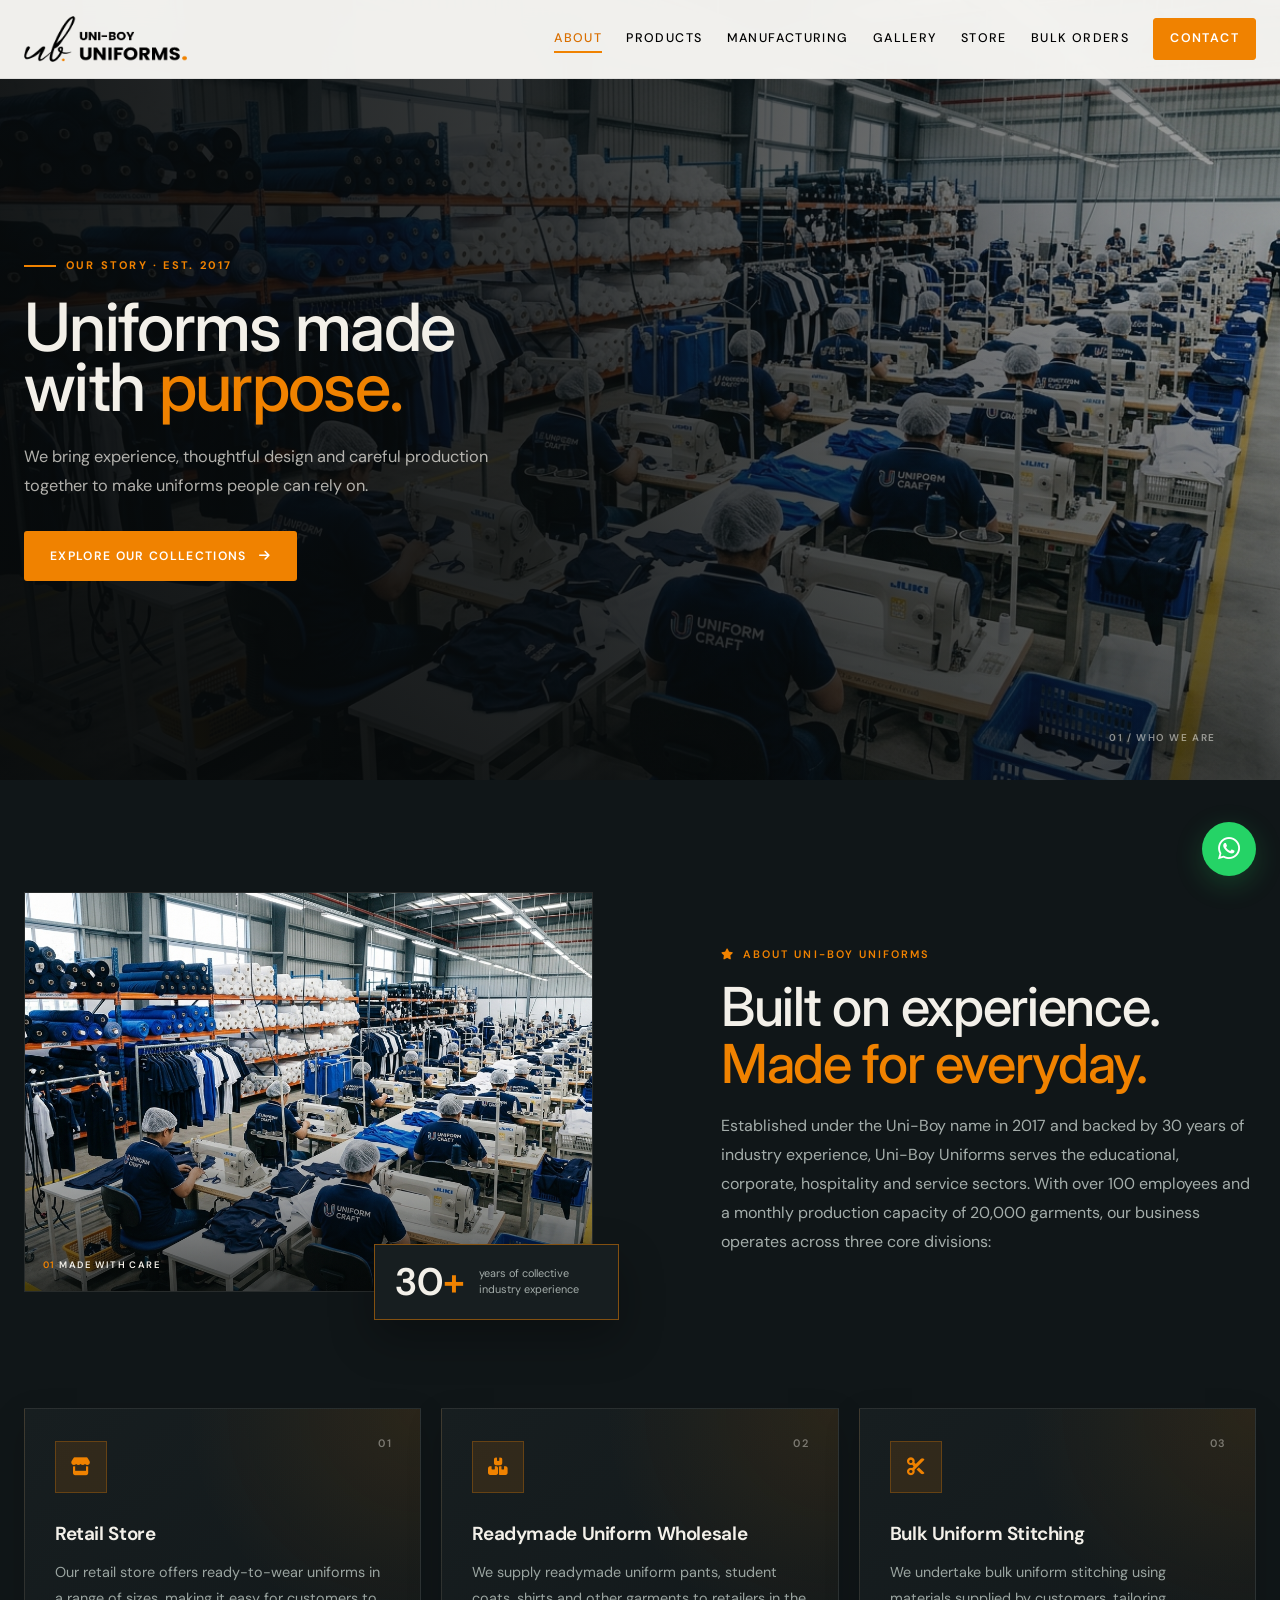
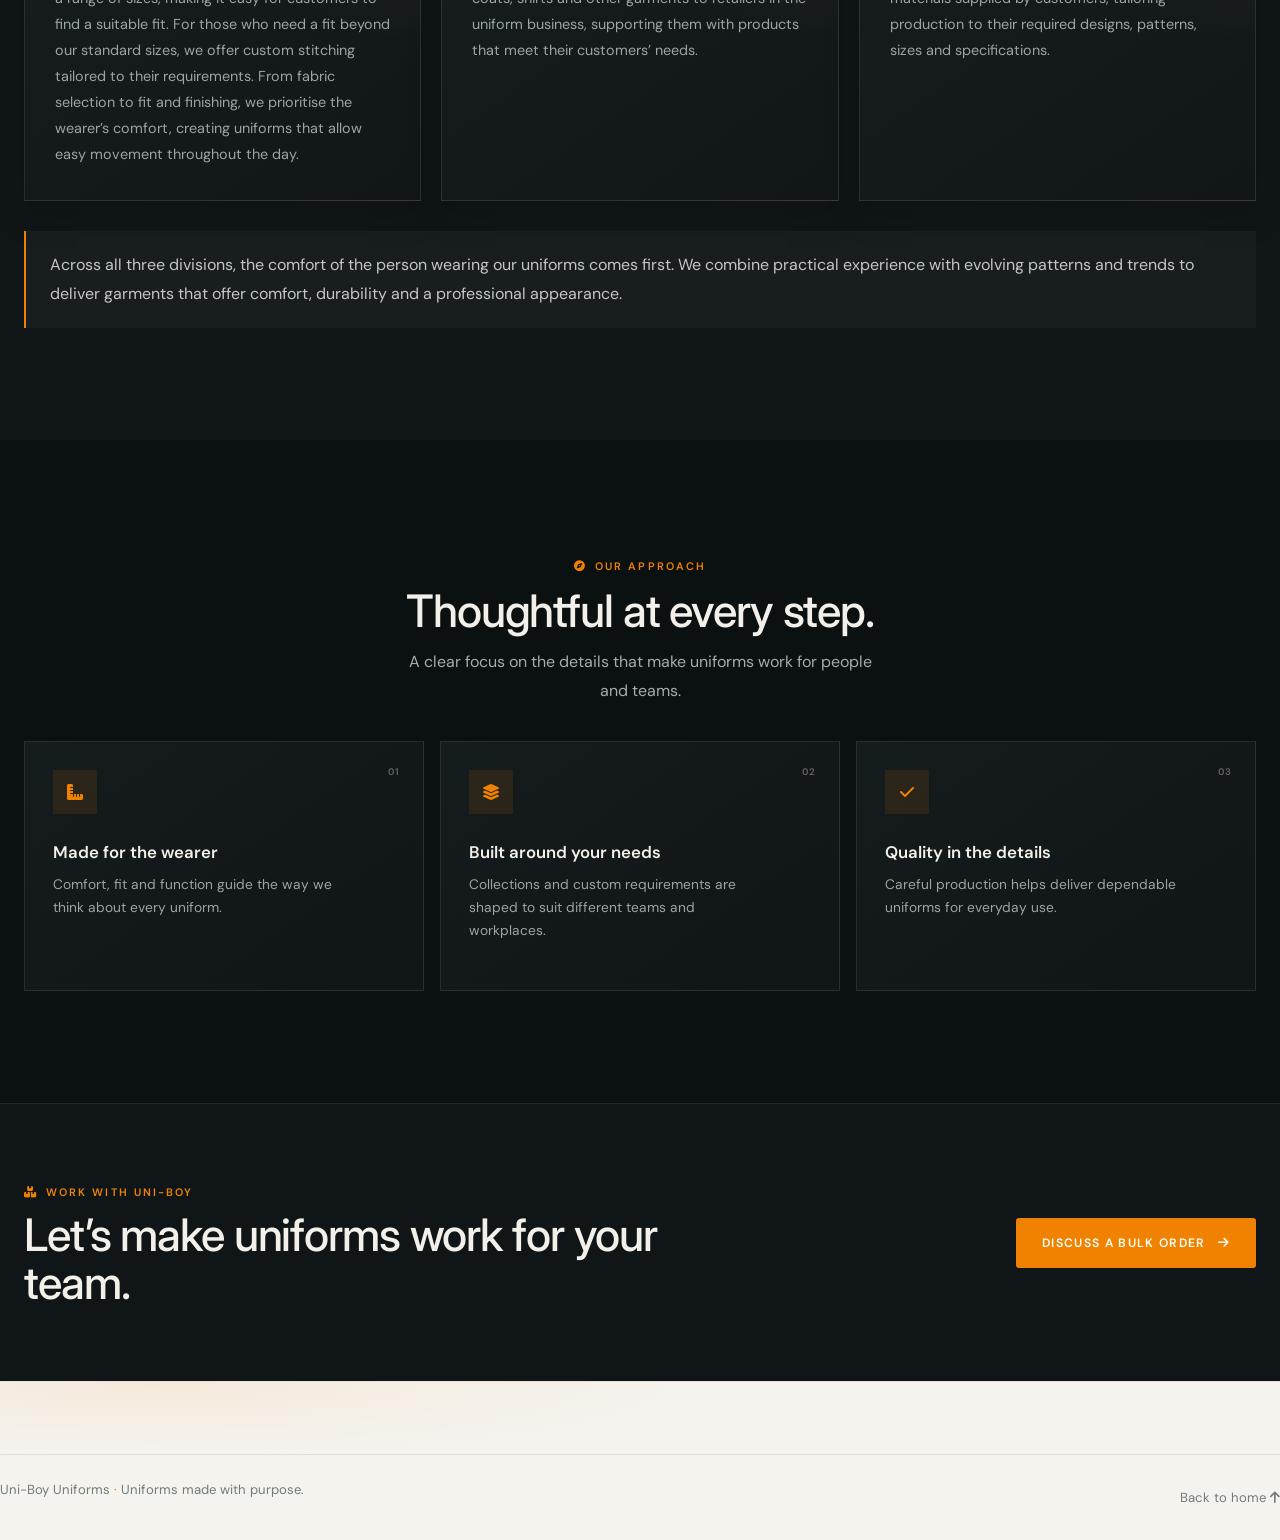
==== commit 3ab85ae0: "design updates" ====
--- a/about.html
+++ b/about.html
@@ -79,17 +79,34 @@
                                 industry experience</span></div>
                     </div>
                     <div class="about-story-copy reveal reveal-delay-2">
-                        <div class="badge"><i class="fas fa-star" aria-hidden="true"></i> About Uni-Boy</div>
+                        <div class="badge"><i class="fas fa-star" aria-hidden="true"></i> About Uni-Boy Uniforms</div>
                         <h2 class="section-title" id="about-story-title">Built on experience.<br /><span>Made for everyday.</span></h2>
-                        <p class="section-subtitle">Since 2017, Uni-Boy Uniforms has brought together more than 30
-                            years of collective industry experience to create dependable uniforms for schools,
-                            businesses and hospitality teams.</p>
-                        <p class="about-story-detail">From selecting fabrics to finishing each garment, we focus on
-                            practical details, consistent quality and the needs of the people who wear our uniforms.</p>
-                        <a href="manufacturing.html" class="about-text-link">See how we make them <i
-                                class="fas fa-arrow-right" aria-hidden="true"></i></a>
+                        <p class="section-subtitle">
+                        Established under the Uni-Boy name in 2017 and backed by 30 years of industry experience, Uni-Boy Uniforms serves the educational, corporate, hospitality and service sectors. With over 100 employees and a monthly production capacity of 20,000 garments, our business operates across three core divisions:
+                        </p>
                     </div>
                 </div>
+                <div class="about-divisions" aria-label="Our three business divisions">
+                    <article class="about-division reveal">
+                        <span class="about-division-number">01</span>
+                        <div class="about-division-icon"><i class="fas fa-store" aria-hidden="true"></i></div>
+                        <h3>Retail Store</h3>
+                        <p>Our retail store offers ready-to-wear uniforms in a range of sizes, making it easy for customers to find a suitable fit. For those who need a fit beyond our standard sizes, we offer custom stitching tailored to their requirements. From fabric selection to fit and finishing, we prioritise the wearer’s comfort, creating uniforms that allow easy movement throughout the day.</p>
+                    </article>
+                    <article class="about-division reveal reveal-delay-1">
+                        <span class="about-division-number">02</span>
+                        <div class="about-division-icon"><i class="fas fa-boxes-stacked" aria-hidden="true"></i></div>
+                        <h3>Readymade Uniform Wholesale</h3>
+                        <p>We supply readymade uniform pants, student coats, shirts and other garments to retailers in the uniform business, supporting them with products that meet their customers’ needs.</p>
+                    </article>
+                    <article class="about-division reveal reveal-delay-2">
+                        <span class="about-division-number">03</span>
+                        <div class="about-division-icon"><i class="fas fa-scissors" aria-hidden="true"></i></div>
+                        <h3>Bulk Uniform Stitching</h3>
+                        <p>We undertake bulk uniform stitching using materials supplied by customers, tailoring production to their required designs, patterns, sizes and specifications.</p>
+                    </article>
+                </div>
+                <p class="about-divisions-note">Across all three divisions, the comfort of the person wearing our uniforms comes first. We combine practical experience with evolving patterns and trends to deliver garments that offer comfort, durability and a professional appearance.</p>
             </div>
         </section>
 
--- a/style.css
+++ b/style.css
@@ -1,1033 +1,6022 @@
-﻿:root{--clr-primary:#0a0a0a;--clr-secondary:#1a1a2e;--clr-accent:#f08200;--clr-accent-2:#d96f00;--clr-white:#ffffff;--clr-off-white:#f8f8f8;--clr-light-gray:#f0f0f0;--clr-mid-gray:#888888;--clr-dark-gray:#333333;--clr-navy:#0d1b3e;--clr-navy-light:#162249;--font-display:'Playfair Display',serif;--font-body:'Inter',sans-serif;--font-heading:'Montserrat',sans-serif;--radius-sm:6px;--radius-md:12px;--radius-lg:20px;--radius-xl:32px;--shadow-sm:0 2px 12px rgba(0,0,0,0.08);--shadow-md:0 8px 32px rgba(0,0,0,0.14);--shadow-lg:0 20px 60px rgba(0,0,0,0.2);--shadow-xl:0 32px 80px rgba(0,0,0,0.3);--transition:all 0.3s cubic-bezier(0.25,0.46,0.45,0.94);}
-*,*::before,*::after{box-sizing:border-box;margin:0;padding:0;}
-html{scroll-behavior:smooth;font-size:16px;}
-body{font-family:var(--font-body);color:var(--clr-primary);background:var(--clr-white);overflow-x:hidden;line-height:1.6;}
-img{max-width:100%;height:auto;display:block;}
-a{text-decoration:none;color:inherit;}
-button{cursor:pointer;border:none;background:none;font-family:inherit;}
-ul{list-style:none;}
-::-webkit-scrollbar{width:6px;}
-::-webkit-scrollbar-track{background:#f1f1f1;}
-::-webkit-scrollbar-thumb{background:var(--clr-accent);border-radius:3px;}
-.container{max-width:1280px;margin:0 auto;padding:0 24px;}
-.section{padding:100px 0;}
-.section--gray{background:var(--clr-off-white);}
-.section--dark{background:var(--clr-navy);color:var(--clr-white);}
-.section--black{background:var(--clr-primary);color:var(--clr-white);}
-.badge{display:inline-flex;align-items:center;gap:8px;background:rgba(240,130,0,0.12);color:var(--clr-accent);border:1px solid rgba(240,130,0,0.3);border-radius:100px;padding:6px 16px;font-size:0.75rem;font-weight:600;letter-spacing:0.1em;text-transform:uppercase;font-family:var(--font-heading);margin-bottom:16px;}
-.section-title{font-family:var(--font-display);font-size:clamp(2rem,4vw,3.2rem);font-weight:700;line-height:1.2;margin-bottom:16px;}
-.section-subtitle{font-size:1.05rem;color:var(--clr-mid-gray);max-width:580px;line-height:1.8;}
-.section-header{margin-bottom:60px;}
-.section-header--center{text-align:center;}
-.section-header--center .section-subtitle{margin:0 auto;}
-.btn{display:inline-flex;align-items:center;gap:10px;padding:14px 32px;border-radius:100px;font-family:var(--font-heading);font-weight:600;font-size:0.9rem;letter-spacing:0.05em;transition:var(--transition);position:relative;overflow:hidden;}
-.btn--primary{background:var(--clr-accent);color:var(--clr-primary);}
-.btn--primary:hover{background:var(--clr-accent-2);transform:translateY(-2px);box-shadow:0 12px 40px rgba(240,130,0,0.4);}
-.btn--outline{border:2px solid var(--clr-white);color:var(--clr-white);background:transparent;}
-.btn--outline:hover{background:var(--clr-white);color:var(--clr-primary);transform:translateY(-2px);}
-.btn--dark{background:var(--clr-navy);color:var(--clr-white);}
-.btn--dark:hover{background:var(--clr-navy-light);transform:translateY(-2px);box-shadow:0 12px 40px rgba(13,27,62,0.4);}
-.btn--whatsapp{background:#25D366;color:var(--clr-white);}
-.btn--whatsapp:hover{background:#20b858;transform:translateY(-2px);box-shadow:0 12px 40px rgba(37,211,102,0.4);}
-#navbar{position:fixed;top:0;left:0;right:0;z-index:1000;padding:20px 0;transition:var(--transition);}
-#navbar.scrolled{background:rgba(10,10,10,0.96);backdrop-filter:blur(20px);padding:14px 0;box-shadow:0 4px 30px rgba(0,0,0,0.3);}
-.nav-container{max-width:1280px;margin:0 auto;padding:0 24px;display:flex;align-items:center;justify-content:space-between;}
-.nav-logo img{height:46px;width:auto;}
-.nav-menu{display:flex;align-items:center;gap:36px;}
-.nav-link{font-family:var(--font-heading);font-size:0.82rem;font-weight:500;letter-spacing:0.08em;text-transform:uppercase;color:rgba(255,255,255,0.8);transition:var(--transition);position:relative;}
-.nav-link::after{content:'';position:absolute;bottom:-4px;left:0;width:0;height:2px;background:var(--clr-accent);transition:var(--transition);}
-.nav-link:hover{color:var(--clr-white);}
-.nav-link:hover::after{width:100%;}
-.nav-link.active{color:var(--clr-accent);}
-.nav-link.active::after{width:100%;}
-.hamburger{display:none;flex-direction:column;gap:5px;cursor:pointer;padding:4px;}
-.hamburger span{display:block;width:26px;height:2px;background:var(--clr-white);border-radius:2px;transition:var(--transition);}
-.hamburger.active span:nth-child(1){transform:translateY(7px) rotate(45deg);}
-.hamburger.active span:nth-child(2){opacity:0;}
-.hamburger.active span:nth-child(3){transform:translateY(-7px) rotate(-45deg);}
-.mobile-nav{display:none;position:fixed;inset:0;background:rgba(10,10,10,0.98);backdrop-filter:blur(20px);z-index:999;flex-direction:column;align-items:center;justify-content:center;gap:32px;}
-.mobile-nav.open{display:flex;}
-.mobile-nav .nav-link{font-size:1.5rem;font-weight:700;letter-spacing:0.05em;}
-#hero{position:relative;min-height:100vh;display:flex;align-items:center;overflow:hidden;}
-.hero-video-bg{position:absolute;inset:0;z-index:0;}
-.hero-fallback-bg{position:absolute;inset:0;background-image:url('images/factory_hero.jpg');background-size:cover;background-position:center;background-attachment:fixed;}
-.hero-overlay{position:absolute;inset:0;background:linear-gradient(135deg,rgba(10,10,10,0.88) 0%,rgba(13,27,62,0.75) 50%,rgba(10,10,10,0.65) 100%);z-index:1;}
-.hero-content{position:relative;z-index:2;max-width:1280px;margin:0 auto;padding:120px 24px 80px;width:100%;}
-.hero-eyebrow{display:inline-flex;align-items:center;gap:10px;color:var(--clr-accent);font-family:var(--font-heading);font-size:0.78rem;font-weight:700;letter-spacing:0.2em;text-transform:uppercase;margin-bottom:24px;animation:fadeInUp 0.8s ease forwards;}
-.hero-eyebrow-line{width:40px;height:2px;background:var(--clr-accent);}
-.hero-title{font-family:var(--font-display);font-size:clamp(2.8rem,6vw,5.5rem);font-weight:700;color:var(--clr-white);line-height:1.1;margin-bottom:28px;animation:fadeInUp 0.8s 0.15s ease both;}
-.hero-title .accent{color:var(--clr-accent);}
-.hero-title .italic{font-style:italic;}
-.hero-desc{font-size:1.1rem;color:rgba(255,255,255,0.75);max-width:560px;line-height:1.8;margin-bottom:40px;animation:fadeInUp 0.8s 0.3s ease both;}
-.hero-actions{display:flex;gap:16px;flex-wrap:wrap;margin-bottom:64px;animation:fadeInUp 0.8s 0.45s ease both;}
-.hero-stats{display:flex;gap:48px;flex-wrap:wrap;animation:fadeInUp 0.8s 0.6s ease both;}
-.hero-stat-number{font-family:var(--font-heading);font-size:2.4rem;font-weight:900;color:var(--clr-white);line-height:1;margin-bottom:6px;}
-.hero-stat-number span{color:var(--clr-accent);}
-.hero-stat-label{font-size:0.78rem;color:rgba(255,255,255,0.55);font-weight:500;letter-spacing:0.05em;text-transform:uppercase;}
-.hero-divider{width:1px;background:rgba(255,255,255,0.15);align-self:stretch;}
-.hero-scroll-cue{position:absolute;bottom:36px;left:50%;transform:translateX(-50%);z-index:2;display:flex;flex-direction:column;align-items:center;gap:8px;color:rgba(255,255,255,0.5);font-size:0.7rem;letter-spacing:0.15em;text-transform:uppercase;font-family:var(--font-heading);}
-.scroll-line{width:1px;height:50px;background:linear-gradient(to bottom,rgba(255,255,255,0.5),transparent);animation:scrollPulse 2s ease-in-out infinite;}
-@keyframes scrollPulse{0%,100%{opacity:0.5;transform:scaleY(1)}50%{opacity:1;transform:scaleY(1.3)}}
-.ticker-wrap{background:var(--clr-accent);overflow:hidden;padding:14px 0;position:relative;z-index:5;}
-.ticker{display:flex;animation:ticker 30s linear infinite;white-space:nowrap;}
-.ticker-item{display:flex;align-items:center;gap:32px;padding:0 40px;font-family:var(--font-heading);font-size:0.78rem;font-weight:700;letter-spacing:0.15em;text-transform:uppercase;color:var(--clr-primary);}
-.ticker-dot{width:6px;height:6px;background:var(--clr-primary);border-radius:50%;opacity:0.4;}
-@keyframes ticker{0%{transform:translateX(0)}100%{transform:translateX(-50%)}}
-.about-grid{align-items:center;}
-.about-image-stack{position:relative;}
-.about-img-main{border-radius:var(--radius-lg);overflow:hidden;box-shadow:var(--shadow-xl);}
-.about-img-main img{width:100%;height:480px;object-fit:cover;transition:transform 0.6s ease;}
-.about-img-main:hover img{transform:scale(1.04);}
-.about-img-badge{position:absolute;bottom:-24px;right:-24px;width:140px;height:140px;background:var(--clr-accent);border-radius:50%;display:flex;flex-direction:column;align-items:center;justify-content:center;text-align:center;padding:16px;box-shadow:var(--shadow-lg);}
-.about-img-badge-num{font-family:var(--font-heading);font-size:2rem;font-weight:900;color:var(--clr-primary);line-height:1;}
-.about-img-badge-text{font-family:var(--font-heading);font-size:0.65rem;font-weight:700;color:var(--clr-primary);text-transform:uppercase;letter-spacing:0.08em;margin-top:4px;line-height:1.3;}
-.about-features{display:grid;grid-template-columns:1fr 1fr;gap:20px;margin-top:40px;}
-.about-feature{display:flex;align-items:flex-start;gap:14px;padding:20px;background:var(--clr-off-white);border-radius:var(--radius-md);border:1px solid rgba(0,0,0,0.05);transition:var(--transition);}
-.about-feature:hover{background:var(--clr-white);box-shadow:var(--shadow-md);transform:translateY(-3px);}
-.about-feature-icon{width:42px;height:42px;min-width:42px;background:var(--clr-accent);border-radius:var(--radius-sm);display:flex;align-items:center;justify-content:center;color:var(--clr-primary);font-size:1rem;}
-.about-feature-title{font-family:var(--font-heading);font-size:0.82rem;font-weight:700;margin-bottom:4px;}
-.about-feature-text{font-size:0.8rem;color:var(--clr-mid-gray);line-height:1.5;}
-.product-card{background:var(--clr-white);border-radius:var(--radius-lg);overflow:hidden;box-shadow:var(--shadow-sm);transition:var(--transition);cursor:pointer;position:relative;}
-.product-card:hover{transform:translateY(-8px);box-shadow:var(--shadow-xl);}
-.product-card-image{position:relative;overflow:hidden;height:260px;}
-.product-card-image img{width:100%;height:100%;object-fit:cover;transition:transform 0.6s ease;}
-.product-card:hover .product-card-image img{transform:scale(1.08);}
-.product-card-tag{position:absolute;top:16px;left:16px;background:var(--clr-accent);color:var(--clr-primary);font-family:var(--font-heading);font-size:0.7rem;font-weight:700;letter-spacing:0.1em;text-transform:uppercase;padding:5px 12px;border-radius:100px;}
-.product-card-body{padding:28px;}
-.product-card-icon{width:50px;height:50px;background:rgba(240,130,0,0.1);border-radius:var(--radius-md);display:flex;align-items:center;justify-content:center;color:var(--clr-accent);font-size:1.3rem;margin-bottom:16px;}
-.product-card-title{font-family:var(--font-heading);font-size:1.1rem;font-weight:700;margin-bottom:10px;}
-.product-card-desc{font-size:0.88rem;color:var(--clr-mid-gray);line-height:1.7;margin-bottom:20px;}
-.product-card-link{display:inline-flex;align-items:center;gap:8px;font-family:var(--font-heading);font-size:0.8rem;font-weight:700;color:var(--clr-accent);letter-spacing:0.05em;text-transform:uppercase;transition:var(--transition);}
-.product-card-link i{transition:var(--transition);}
-.product-card:hover .product-card-link i{transform:translateX(5px);}
-.manufacturing-grid{align-items:center;}
-.manufacturing-content .section-subtitle{color:rgba(255,255,255,0.65);}
-.mfg-stats-grid{display:grid;grid-template-columns:1fr 1fr;gap:24px;margin:40px 0;}
-.mfg-stat-card{background:rgba(255,255,255,0.06);border:1px solid rgba(255,255,255,0.12);border-radius:var(--radius-md);padding:28px;transition:var(--transition);}
-.mfg-stat-card:hover{background:rgba(255,255,255,0.1);border-color:rgba(240,130,0,0.4);transform:translateY(-4px);}
-.mfg-stat-num{font-family:var(--font-heading);font-size:2.5rem;font-weight:900;color:var(--clr-accent);line-height:1;margin-bottom:8px;}
-.mfg-stat-num span{font-size:1.4rem;}
-.mfg-stat-label{font-size:0.88rem;color:rgba(255,255,255,0.65);line-height:1.5;}
-.mfg-features{display:flex;flex-direction:column;gap:16px;}
-.mfg-feature{display:flex;align-items:center;gap:14px;color:rgba(255,255,255,0.85);font-size:0.92rem;}
-.mfg-feature-icon{width:36px;height:36px;min-width:36px;background:rgba(240,130,0,0.15);border:1px solid rgba(240,130,0,0.3);border-radius:var(--radius-sm);display:flex;align-items:center;justify-content:center;color:var(--clr-accent);font-size:0.9rem;}
-.manufacturing-image{position:relative;}
-.manufacturing-image img{border-radius:var(--radius-lg);width:100%;height:540px;object-fit:cover;box-shadow:var(--shadow-xl);}
-.mfg-overlay-card{position:absolute;top:32px;left:-32px;background:var(--clr-accent);border-radius:var(--radius-md);padding:20px 24px;box-shadow:var(--shadow-lg);}
-.mfg-overlay-card-num{font-family:var(--font-heading);font-size:2rem;font-weight:900;color:var(--clr-primary);line-height:1;}
-.mfg-overlay-card-text{font-size:0.78rem;font-weight:600;color:var(--clr-primary);margin-top:4px;}
-.gallery-tabs{display:flex;gap:10px;flex-wrap:wrap;margin-bottom:40px;}
-.gallery-tab{padding:10px 22px;border-radius:100px;font-family:var(--font-heading);font-size:0.8rem;font-weight:600;letter-spacing:0.05em;cursor:pointer;transition:var(--transition);border:2px solid var(--clr-light-gray);color:var(--clr-mid-gray);background:var(--clr-white);}
-.gallery-tab:hover,.gallery-tab.active{background:var(--clr-primary);border-color:var(--clr-primary);color:var(--clr-white);}
-.gallery-item{height:100%;border-radius:var(--radius-md);overflow:hidden;position:relative;cursor:pointer;}
-.gallery-item img{width:100%;height:100%;object-fit:cover;min-height:200px;transition:transform 0.6s ease;}
-.gallery-item:hover img{transform:scale(1.06);}
-.gallery-overlay{position:absolute;inset:0;background:linear-gradient(to top,rgba(0,0,0,0.7) 0%,transparent 60%);opacity:0;transition:var(--transition);display:flex;align-items:flex-end;padding:20px;}
-.gallery-item:hover .gallery-overlay{opacity:1;}
-.gallery-overlay-text{font-family:var(--font-heading);font-size:0.85rem;font-weight:600;color:var(--clr-white);letter-spacing:0.05em;}
-.retail-grid{align-items:center;}
-.retail-image-grid{display:grid;grid-template-columns:1fr 1fr;gap:16px;}
-.retail-img-card{border-radius:var(--radius-md);overflow:hidden;box-shadow:var(--shadow-md);}
-.retail-img-card img{width:100%;height:220px;object-fit:cover;transition:transform 0.6s ease;}
-.retail-img-card:hover img{transform:scale(1.05);}
-.retail-img-card.tall{grid-row:span 2;}
-.retail-img-card.tall img{height:456px;}
-.retail-info-list{display:flex;flex-direction:column;gap:20px;margin:32px 0;}
-.retail-info-item{display:flex;align-items:flex-start;gap:16px;padding:18px;background:var(--clr-white);border-radius:var(--radius-md);border:1px solid rgba(0,0,0,0.05);}
-.retail-info-icon{width:44px;height:44px;min-width:44px;background:var(--clr-accent);border-radius:var(--radius-sm);display:flex;align-items:center;justify-content:center;color:var(--clr-primary);font-size:1rem;}
-.retail-info-title{font-family:var(--font-heading);font-size:0.85rem;font-weight:700;margin-bottom:4px;}
-.retail-info-text{font-size:0.85rem;color:var(--clr-mid-gray);line-height:1.6;}
-.map-embed{border-radius:var(--radius-md);overflow:hidden;box-shadow:var(--shadow-md);}
-.map-embed iframe{display:block;width:100%;height:220px;border:none;}
-.bulk-grid{align-items:flex-start;}
-.bulk-content .section-subtitle{color:rgba(255,255,255,0.65);}
-.bulk-steps{display:flex;flex-direction:column;gap:0;margin:40px 0;}
-.bulk-step{display:flex;gap:20px;padding:20px 0;position:relative;}
-.bulk-step:not(:last-child)::after{content:'';position:absolute;left:19px;top:62px;bottom:0;width:2px;background:rgba(255,255,255,0.1);}
-.bulk-step-num{width:40px;height:40px;min-width:40px;border-radius:50%;background:var(--clr-accent);color:var(--clr-primary);font-family:var(--font-heading);font-size:0.85rem;font-weight:800;display:flex;align-items:center;justify-content:center;position:relative;z-index:1;}
-.bulk-step-title{font-family:var(--font-heading);font-size:0.95rem;font-weight:700;margin-bottom:6px;color:var(--clr-white);}
-.bulk-step-text{font-size:0.85rem;color:rgba(255,255,255,0.55);line-height:1.6;}
-.quotation-form{background:rgba(255,255,255,0.05);border:1px solid rgba(255,255,255,0.1);border-radius:var(--radius-xl);padding:40px;backdrop-filter:blur(10px);}
-.form-title{font-family:var(--font-heading);font-size:1.3rem;font-weight:700;margin-bottom:8px;color:var(--clr-white);}
-.form-subtitle{font-size:0.88rem;color:rgba(255,255,255,0.55);margin-bottom:28px;}
-.form-group{margin-bottom:18px;}
-.form-label{display:block;font-family:var(--font-heading);font-size:0.75rem;font-weight:600;letter-spacing:0.08em;text-transform:uppercase;color:rgba(255,255,255,0.7);margin-bottom:8px;}
-.form-input,.form-select,.form-textarea{width:100%;padding:14px 18px;background:rgba(255,255,255,0.08);border:1px solid rgba(255,255,255,0.15);border-radius:var(--radius-sm);color:var(--clr-white);font-family:var(--font-body);font-size:0.92rem;transition:var(--transition);outline:none;}
-.form-input::placeholder,.form-textarea::placeholder{color:rgba(255,255,255,0.3);}
-.form-input:focus,.form-select:focus,.form-textarea:focus{border-color:var(--clr-accent);background:rgba(255,255,255,0.12);box-shadow:0 0 0 3px rgba(240,130,0,0.15);}
-.form-select{cursor:pointer;}
-.form-select option{background:var(--clr-navy);color:var(--clr-white);}
-.form-textarea{resize:vertical;min-height:100px;}
-.form-row{display:grid;grid-template-columns:1fr 1fr;gap:16px;}
-.form-submit{width:100%;padding:16px;background:var(--clr-accent);color:var(--clr-primary);border:none;border-radius:var(--radius-sm);font-family:var(--font-heading);font-size:0.9rem;font-weight:700;letter-spacing:0.05em;text-transform:uppercase;cursor:pointer;transition:var(--transition);margin-top:8px;}
-.form-submit:hover{background:var(--clr-accent-2);transform:translateY(-2px);box-shadow:0 12px 40px rgba(240,130,0,0.4);}
-.trust-clients{display:flex;gap:40px;align-items:center;justify-content:center;flex-wrap:wrap;padding:32px 0;border-top:1px solid var(--clr-light-gray);border-bottom:1px solid var(--clr-light-gray);margin-bottom:80px;}
-.trust-client{font-family:var(--font-heading);font-size:1rem;font-weight:800;color:var(--clr-light-gray);letter-spacing:0.1em;text-transform:uppercase;transition:var(--transition);}
-.trust-client:hover{color:var(--clr-mid-gray);}
-.testimonial-card{background:var(--clr-off-white);border-radius:var(--radius-lg);padding:32px;border:1px solid rgba(0,0,0,0.05);transition:var(--transition);}
-.testimonial-card:hover{box-shadow:var(--shadow-lg);transform:translateY(-5px);background:var(--clr-white);}
-.testimonial-stars{display:flex;gap:4px;margin-bottom:16px;color:var(--clr-accent);font-size:0.9rem;}
-.testimonial-text{font-size:0.92rem;line-height:1.8;color:var(--clr-dark-gray);margin-bottom:24px;font-style:italic;}
-.testimonial-author{display:flex;align-items:center;gap:14px;}
-.testimonial-avatar{width:46px;height:46px;border-radius:50%;background:var(--clr-accent);display:flex;align-items:center;justify-content:center;font-family:var(--font-heading);font-size:1rem;font-weight:800;color:var(--clr-primary);}
-.testimonial-name{font-family:var(--font-heading);font-size:0.88rem;font-weight:700;}
-.testimonial-role{font-size:0.78rem;color:var(--clr-mid-gray);}
-.contact-grid{align-items:flex-start;}
-.contact-info-items{display:flex;flex-direction:column;gap:24px;margin:32px 0;}
-.contact-info-item{display:flex;align-items:flex-start;gap:16px;}
-.contact-info-icon{width:50px;height:50px;min-width:50px;background:var(--clr-primary);border-radius:var(--radius-md);display:flex;align-items:center;justify-content:center;color:var(--clr-accent);font-size:1.1rem;}
-.contact-info-label{font-family:var(--font-heading);font-size:0.75rem;font-weight:700;letter-spacing:0.1em;text-transform:uppercase;color:var(--clr-mid-gray);margin-bottom:4px;}
-.contact-info-value{font-size:0.95rem;font-weight:500;color:var(--clr-primary);line-height:1.5;}
-.contact-info-value a{color:var(--clr-primary);transition:var(--transition);}
-.contact-info-value a:hover{color:var(--clr-accent);}
-.contact-social{display:flex;gap:12px;margin-top:28px;}
-.social-btn{width:44px;height:44px;border-radius:var(--radius-sm);background:var(--clr-primary);color:var(--clr-white);display:flex;align-items:center;justify-content:center;font-size:1rem;transition:var(--transition);}
-.social-btn:hover{background:var(--clr-accent);color:var(--clr-primary);transform:translateY(-3px);}
-.contact-form-card{background:var(--clr-white);border-radius:var(--radius-xl);padding:44px;box-shadow:var(--shadow-lg);}
-.contact-form-title{font-family:var(--font-heading);font-size:1.3rem;font-weight:700;margin-bottom:6px;}
-.contact-form-subtitle{font-size:0.88rem;color:var(--clr-mid-gray);margin-bottom:28px;}
-.contact-form .form-label{color:var(--clr-dark-gray);}
-.contact-form .form-input,.contact-form .form-select,.contact-form .form-textarea{background:var(--clr-off-white);border-color:var(--clr-light-gray);color:var(--clr-primary);}
-.contact-form .form-input::placeholder,.contact-form .form-textarea::placeholder{color:var(--clr-mid-gray);}
-.contact-form .form-input:focus,.contact-form .form-select:focus,.contact-form .form-textarea:focus{background:var(--clr-white);border-color:var(--clr-accent);}
-.contact-form .form-select option{background:var(--clr-white);color:var(--clr-primary);}
-.whatsapp-float{position:fixed;bottom:28px;right:28px;z-index:900;width:60px;height:60px;background:#25D366;border-radius:50%;display:flex;align-items:center;justify-content:center;color:white;font-size:1.6rem;box-shadow:0 8px 30px rgba(37,211,102,0.4);transition:var(--transition);animation:whatsappPulse 2s ease-in-out infinite;}
-.whatsapp-float:hover{transform:scale(1.12);box-shadow:0 12px 40px rgba(37,211,102,0.6);}
-@keyframes whatsappPulse{0%,100%{box-shadow:0 8px 30px rgba(37,211,102,0.4)}50%{box-shadow:0 8px 50px rgba(37,211,102,0.7)}}
-.whatsapp-float-label{position:absolute;right:70px;background:var(--clr-primary);color:var(--clr-white);font-family:var(--font-heading);font-size:0.75rem;font-weight:600;padding:8px 14px;border-radius:var(--radius-sm);white-space:nowrap;opacity:0;transform:translateX(8px);transition:var(--transition);}
-.whatsapp-float:hover .whatsapp-float-label{opacity:1;transform:translateX(0);}
-#footer{background:var(--clr-primary);color:var(--clr-white);padding:80px 0 0;}
-.footer-grid{display:grid;grid-template-columns:2fr 1fr 1fr 1.5fr;gap:60px;padding-bottom:60px;}
-.footer-logo{height:44px;width:auto;filter:invert(1);margin-bottom:20px;}
-.footer-about{font-size:0.88rem;color:rgba(255,255,255,0.5);line-height:1.8;margin-bottom:24px;}
-.footer-social{display:flex;gap:10px;}
-.footer-social-btn{width:38px;height:38px;border-radius:var(--radius-sm);background:rgba(255,255,255,0.08);color:rgba(255,255,255,0.6);display:flex;align-items:center;justify-content:center;font-size:0.9rem;transition:var(--transition);}
-.footer-social-btn:hover{background:var(--clr-accent);color:var(--clr-primary);}
-.footer-col-title{font-family:var(--font-heading);font-size:0.8rem;font-weight:700;letter-spacing:0.12em;text-transform:uppercase;color:var(--clr-white);margin-bottom:20px;}
-.footer-links{display:flex;flex-direction:column;gap:12px;}
-.footer-link{font-size:0.88rem;color:rgba(255,255,255,0.5);transition:var(--transition);}
-.footer-link:hover{color:var(--clr-accent);padding-left:6px;}
-.footer-contact-item{display:flex;align-items:flex-start;gap:12px;margin-bottom:16px;}
-.footer-contact-icon{color:var(--clr-accent);font-size:0.9rem;margin-top:2px;}
-.footer-contact-text{font-size:0.85rem;color:rgba(255,255,255,0.55);line-height:1.6;}
-.footer-contact-text a{color:rgba(255,255,255,0.55);transition:var(--transition);}
-.footer-contact-text a:hover{color:var(--clr-accent);}
-.footer-bottom{border-top:1px solid rgba(255,255,255,0.08);padding:24px 0;display:flex;align-items:center;justify-content:space-between;flex-wrap:wrap;gap:16px;}
-.footer-copyright{font-size:0.82rem;color:rgba(255,255,255,0.35);}
-.footer-copyright span{color:var(--clr-accent);}
-.footer-bottom-links{display:flex;gap:24px;}
-.footer-bottom-link{font-size:0.82rem;color:rgba(255,255,255,0.35);transition:var(--transition);}
-.footer-bottom-link:hover{color:var(--clr-accent);}
-@keyframes fadeInUp{from{opacity:0;transform:translateY(30px)}to{opacity:1;transform:translateY(0)}}
-.reveal{opacity:0;transform:translateY(40px);transition:opacity 0.7s ease,transform 0.7s ease;}
-.reveal.visible{opacity:1;transform:translateY(0);}
-.reveal-delay-1{transition-delay:0.1s;}
-.reveal-delay-2{transition-delay:0.2s;}
-.reveal-delay-3{transition-delay:0.3s;}
-.reveal-delay-4{transition-delay:0.4s;}
-@media(max-width:1024px){.about-img-badge{display:none;}.mfg-overlay-card{display:none;}.footer-grid{grid-template-columns:1fr 1fr;}}
-@media(max-width:768px){.nav-menu{display:none;}.hamburger{display:flex;}.section{padding:70px 0;}.hero-title{font-size:2.5rem;}.hero-stats{gap:24px;}.hero-divider{display:none;}.about-features{grid-template-columns:1fr;}.mfg-stats-grid{grid-template-columns:1fr 1fr;}.retail-image-grid{grid-template-columns:1fr;}.retail-img-card.tall{grid-row:span 1;}.retail-img-card.tall img{height:220px;}.form-row{grid-template-columns:1fr;}.footer-grid{grid-template-columns:1fr;gap:36px;}.footer-bottom{flex-direction:column;text-align:center;}.quotation-form{padding:28px;}.contact-form-card{padding:28px;}}
-@media(max-width:480px){.hero-title{font-size:2rem;}.mfg-stats-grid{grid-template-columns:1fr;}}
+﻿:root {
+  --clr-primary: #0a0a0a;
+  --clr-secondary: #1a1a2e;
+  --clr-accent: #f08200;
+  --clr-accent-2: #d96f00;
+  --clr-white: #ffffff;
+  --clr-off-white: #f8f8f8;
+  --clr-light-gray: #f0f0f0;
+  --clr-mid-gray: #888888;
+  --clr-dark-gray: #333333;
+  --clr-navy: #0d1b3e;
+  --clr-navy-light: #162249;
+  --font-display: 'Playfair Display', serif;
+  --font-body: 'Inter', sans-serif;
+  --font-heading: 'Montserrat', sans-serif;
+  --radius-sm: 6px;
+  --radius-md: 12px;
+  --radius-lg: 20px;
+  --radius-xl: 32px;
+  --shadow-sm: 0 2px 12px rgba(0, 0, 0, 0.08);
+  --shadow-md: 0 8px 32px rgba(0, 0, 0, 0.14);
+  --shadow-lg: 0 20px 60px rgba(0, 0, 0, 0.2);
+  --shadow-xl: 0 32px 80px rgba(0, 0, 0, 0.3);
+  --transition: all 0.3s cubic-bezier(0.25, 0.46, 0.45, 0.94);
+}
+
+*,
+*::before,
+*::after {
+  box-sizing: border-box;
+  margin: 0;
+  padding: 0;
+}
+
+html {
+  scroll-behavior: smooth;
+  font-size: 16px;
+}
+
+body {
+  font-family: var(--font-body);
+  color: var(--clr-primary);
+  background: var(--clr-white);
+  overflow-x: hidden;
+  line-height: 1.6;
+}
+
+img {
+  max-width: 100%;
+  height: auto;
+  display: block;
+}
+
+a {
+  text-decoration: none;
+  color: inherit;
+}
+
+button {
+  cursor: pointer;
+  border: none;
+  background: none;
+  font-family: inherit;
+}
+
+ul {
+  list-style: none;
+}
+
+::-webkit-scrollbar {
+  width: 6px;
+}
+
+::-webkit-scrollbar-track {
+  background: #f1f1f1;
+}
+
+::-webkit-scrollbar-thumb {
+  background: var(--clr-accent);
+  border-radius: 3px;
+}
+
+.container {
+  max-width: 1280px;
+  margin: 0 auto;
+  padding: 0 24px;
+}
+
+.section {
+  padding: 100px 0;
+}
+
+.section--gray {
+  background: var(--clr-off-white);
+}
+
+.section--dark {
+  background: var(--clr-navy);
+  color: var(--clr-white);
+}
+
+.section--black {
+  background: var(--clr-primary);
+  color: var(--clr-white);
+}
+
+.badge {
+  display: inline-flex;
+  align-items: center;
+  gap: 8px;
+  background: rgba(240, 130, 0, 0.12);
+  color: var(--clr-accent);
+  border: 1px solid rgba(240, 130, 0, 0.3);
+  border-radius: 100px;
+  padding: 6px 16px;
+  font-size: 0.75rem;
+  font-weight: 600;
+  letter-spacing: 0.1em;
+  text-transform: uppercase;
+  font-family: var(--font-heading);
+  margin-bottom: 16px;
+}
+
+.section-title {
+  font-family: var(--font-display);
+  font-size: clamp(2rem, 4vw, 3.2rem);
+  font-weight: 700;
+  line-height: 1.2;
+  margin-bottom: 16px;
+}
+
+.section-subtitle {
+  font-size: 1.05rem;
+  color: var(--clr-mid-gray);
+  max-width: 580px;
+  line-height: 1.8;
+}
+
+.section-header {
+  margin-bottom: 60px;
+}
+
+.section-header--center {
+  text-align: center;
+}
+
+.section-header--center .section-subtitle {
+  margin: 0 auto;
+}
+
+.btn {
+  display: inline-flex;
+  align-items: center;
+  gap: 10px;
+  padding: 14px 32px;
+  border-radius: 100px;
+  font-family: var(--font-heading);
+  font-weight: 600;
+  font-size: 0.9rem;
+  letter-spacing: 0.05em;
+  transition: var(--transition);
+  position: relative;
+  overflow: hidden;
+}
+
+.btn--primary {
+  background: var(--clr-accent);
+  color: var(--clr-primary);
+}
+
+.btn--primary:hover {
+  background: var(--clr-accent-2);
+  transform: translateY(-2px);
+  box-shadow: 0 12px 40px rgba(240, 130, 0, 0.4);
+}
+
+.btn--outline {
+  border: 2px solid var(--clr-white);
+  color: var(--clr-white);
+  background: transparent;
+}
+
+.btn--outline:hover {
+  background: var(--clr-white);
+  color: var(--clr-primary);
+  transform: translateY(-2px);
+}
+
+.btn--dark {
+  background: var(--clr-navy);
+  color: var(--clr-white);
+}
+
+.btn--dark:hover {
+  background: var(--clr-navy-light);
+  transform: translateY(-2px);
+  box-shadow: 0 12px 40px rgba(13, 27, 62, 0.4);
+}
+
+.btn--whatsapp {
+  background: #25D366;
+  color: var(--clr-white);
+}
+
+.btn--whatsapp:hover {
+  background: #20b858;
+  transform: translateY(-2px);
+  box-shadow: 0 12px 40px rgba(37, 211, 102, 0.4);
+}
+
+#navbar {
+  position: fixed;
+  top: 0;
+  left: 0;
+  right: 0;
+  z-index: 1000;
+  padding: 20px 0;
+  transition: var(--transition);
+}
+
+#navbar.scrolled {
+  background: rgba(10, 10, 10, 0.96);
+  backdrop-filter: blur(20px);
+  padding: 14px 0;
+  box-shadow: 0 4px 30px rgba(0, 0, 0, 0.3);
+}
+
+.nav-container {
+  max-width: 1280px;
+  margin: 0 auto;
+  padding: 0 24px;
+  display: flex;
+  align-items: center;
+  justify-content: space-between;
+}
+
+.nav-logo img {
+  height: 46px;
+  width: auto;
+}
+
+.nav-menu {
+  display: flex;
+  align-items: center;
+  gap: 36px;
+}
+
+.nav-link {
+  font-family: var(--font-heading);
+  font-size: 0.82rem;
+  font-weight: 500;
+  letter-spacing: 0.08em;
+  text-transform: uppercase;
+  color: rgba(255, 255, 255, 0.8);
+  transition: var(--transition);
+  position: relative;
+}
+
+.nav-link::after {
+  content: '';
+  position: absolute;
+  bottom: -4px;
+  left: 0;
+  width: 0;
+  height: 2px;
+  background: var(--clr-accent);
+  transition: var(--transition);
+}
+
+.nav-link:hover {
+  color: var(--clr-white);
+}
+
+.nav-link:hover::after {
+  width: 100%;
+}
+
+.nav-link.active {
+  color: var(--clr-accent);
+}
+
+.nav-link.active::after {
+  width: 100%;
+}
+
+.hamburger {
+  display: none;
+  flex-direction: column;
+  gap: 5px;
+  cursor: pointer;
+  padding: 4px;
+}
+
+.hamburger span {
+  display: block;
+  width: 26px;
+  height: 2px;
+  background: var(--clr-white);
+  border-radius: 2px;
+  transition: var(--transition);
+}
+
+.hamburger.active span:nth-child(1) {
+  transform: translateY(7px) rotate(45deg);
+}
+
+.hamburger.active span:nth-child(2) {
+  opacity: 0;
+}
+
+.hamburger.active span:nth-child(3) {
+  transform: translateY(-7px) rotate(-45deg);
+}
+
+.mobile-nav {
+  display: none;
+  position: fixed;
+  inset: 0;
+  background: rgba(10, 10, 10, 0.98);
+  backdrop-filter: blur(20px);
+  z-index: 999;
+  flex-direction: column;
+  align-items: center;
+  justify-content: center;
+  gap: 32px;
+}
+
+.mobile-nav.open {
+  display: flex;
+}
+
+.mobile-nav .nav-link {
+  font-size: 1.5rem;
+  font-weight: 700;
+  letter-spacing: 0.05em;
+}
+
+#hero {
+  position: relative;
+  min-height: 100vh;
+  display: flex;
+  align-items: center;
+  overflow: hidden;
+}
+
+.hero-video-bg {
+  position: absolute;
+  inset: 0;
+  z-index: 0;
+}
+
+.hero-fallback-bg {
+  position: absolute;
+  inset: 0;
+  background-image: url('images/factory_hero.jpg');
+  background-size: cover;
+  background-position: center;
+  background-attachment: fixed;
+}
+
+.hero-overlay {
+  position: absolute;
+  inset: 0;
+  background: linear-gradient(135deg, rgba(10, 10, 10, 0.88) 0%, rgba(13, 27, 62, 0.75) 50%, rgba(10, 10, 10, 0.65) 100%);
+  z-index: 1;
+}
+
+.hero-content {
+  position: relative;
+  z-index: 2;
+  max-width: 1400px;
+  margin: 0 auto;
+  padding: 120px 24px 80px;
+  width: 100%;
+  display: flex;
+  flex-direction: column;
+  align-items: flex-start;
+}
+
+.hero-copy {
+  display: flex;
+  flex-direction: column;
+  align-items: flex-start;
+  gap: 18px;
+  max-width: 980px;
+}
+
+.hero-kicker {
+  display: inline-flex;
+  align-items: center;
+  gap: 10px;
+  padding: 11px 18px 10px;
+  background: linear-gradient(135deg, rgba(240, 130, 0, 0.18), rgba(255, 255, 255, 0.04));
+  border: 1px solid rgba(240, 130, 0, 0.5);
+  border-radius: 999px;
+  box-shadow: inset 0 0 0 1px rgba(255, 255, 255, 0.04), 0 10px 30px rgba(240, 130, 0, 0.12);
+  color: var(--clr-accent);
+  font-family: var(--font-heading);
+  font-size: 0.7rem;
+  font-weight: 800;
+  letter-spacing: 0.22em;
+  text-transform: uppercase;
+  line-height: 1;
+  animation: fadeInUp 0.8s ease forwards;
+}
+
+.hero-kicker::before {
+  content: "";
+  width: 8px;
+  height: 8px;
+  border-radius: 50%;
+  background: var(--clr-accent);
+  box-shadow: 0 0 0 4px rgba(240, 130, 0, 0.12);
+}
+
+.hero-eyebrow {
+  display: inline-flex;
+  align-items: center;
+  gap: 10px;
+  color: var(--clr-accent);
+  font-family: var(--font-heading);
+  font-size: 0.78rem;
+  font-weight: 700;
+  letter-spacing: 0.2em;
+  text-transform: uppercase;
+  margin-bottom: 24px;
+  animation: fadeInUp 0.8s ease forwards;
+}
+
+.hero-eyebrow-line {
+  width: 40px;
+  height: 2px;
+  background: var(--clr-accent);
+}
+
+.hero-title {
+  display: block;
+  max-width: 900px;
+  font-family: "Inter", var(--font-body);
+  font-size: clamp(2.7rem, 3.7vw, 4.4rem);
+  font-weight: 700;
+  letter-spacing: -0.065em;
+  color: var(--clr-white);
+  line-height: 0.98;
+  margin: 0;
+  text-wrap: balance;
+  animation: fadeInUp 0.8s 0.15s ease both;
+}
+
+.title-hash {
+  color: var(--clr-accent);
+  font-weight: 800;
+}
+
+.hero-title .accent {
+  color: var(--clr-accent);
+}
+
+.hero-title .italic {
+  font-style: italic;
+}
+
+.hero-desc {
+  font-size: 1.08rem;
+  color: rgba(255, 255, 255, 0.78);
+  max-width: 700px;
+  line-height: 1.8;
+  margin-top: 18px;
+  margin-bottom: 32px;
+  animation: fadeInUp 0.8s 0.3s ease both;
+}
+
+.hero-actions {
+  display: flex;
+  gap: 16px;
+  flex-wrap: wrap;
+  margin-bottom: 64px;
+  animation: fadeInUp 0.8s 0.45s ease both;
+}
+
+.hero-stats {
+  display: flex;
+  gap: 48px;
+  flex-wrap: wrap;
+  animation: fadeInUp 0.8s 0.6s ease both;
+}
+
+.hero-stat-number {
+  font-family: var(--font-heading);
+  font-size: 2.4rem;
+  font-weight: 900;
+  color: var(--clr-white);
+  line-height: 1;
+  margin-bottom: 6px;
+}
+
+.hero-stat-number span {
+  color: var(--clr-accent);
+}
+
+.hero-stat-label {
+  font-size: 0.78rem;
+  color: rgba(255, 255, 255, 0.55);
+  font-weight: 500;
+  letter-spacing: 0.05em;
+  text-transform: uppercase;
+}
+
+.hero-divider {
+  width: 1px;
+  background: rgba(255, 255, 255, 0.15);
+  align-self: stretch;
+}
+
+.hero-scroll-cue {
+  position: absolute;
+  bottom: 36px;
+  left: 50%;
+  transform: translateX(-50%);
+  z-index: 2;
+  display: flex;
+  flex-direction: column;
+  align-items: center;
+  gap: 8px;
+  color: rgba(255, 255, 255, 0.5);
+  font-size: 0.7rem;
+  letter-spacing: 0.15em;
+  text-transform: uppercase;
+  font-family: var(--font-heading);
+}
+
+.scroll-line {
+  width: 1px;
+  height: 50px;
+  background: linear-gradient(to bottom, rgba(255, 255, 255, 0.5), transparent);
+  animation: scrollPulse 2s ease-in-out infinite;
+}
+
+@keyframes scrollPulse {
+
+  0%,
+  100% {
+    opacity: 0.5;
+    transform: scaleY(1)
+  }
+
+  50% {
+    opacity: 1;
+    transform: scaleY(1.3)
+  }
+}
+
+.ticker-wrap {
+  background: var(--clr-accent);
+  overflow: hidden;
+  padding: 14px 0;
+  position: relative;
+  z-index: 5;
+}
+
+.ticker {
+  display: flex;
+  animation: ticker 30s linear infinite;
+  white-space: nowrap;
+}
+
+.ticker-item {
+  display: flex;
+  align-items: center;
+  gap: 32px;
+  padding: 0 40px;
+  font-family: var(--font-heading);
+  font-size: 0.78rem;
+  font-weight: 700;
+  letter-spacing: 0.15em;
+  text-transform: uppercase;
+  color: var(--clr-primary);
+}
+
+.ticker-dot {
+  width: 6px;
+  height: 6px;
+  background: var(--clr-primary);
+  border-radius: 50%;
+  opacity: 0.4;
+}
+
+@keyframes ticker {
+  0% {
+    transform: translateX(0)
+  }
+
+  100% {
+    transform: translateX(-50%)
+  }
+}
+
+.about-grid {
+  align-items: center;
+}
+
+.about-image-stack {
+  position: relative;
+}
+
+.about-img-main {
+  border-radius: var(--radius-lg);
+  overflow: hidden;
+  box-shadow: var(--shadow-xl);
+}
+
+.about-img-main img {
+  width: 100%;
+  height: 480px;
+  object-fit: cover;
+  transition: transform 0.6s ease;
+}
+
+.about-img-main:hover img {
+  transform: scale(1.04);
+}
+
+.about-img-badge {
+  position: absolute;
+  bottom: -24px;
+  right: -24px;
+  width: 140px;
+  height: 140px;
+  background: var(--clr-accent);
+  border-radius: 50%;
+  display: flex;
+  flex-direction: column;
+  align-items: center;
+  justify-content: center;
+  text-align: center;
+  padding: 16px;
+  box-shadow: var(--shadow-lg);
+}
+
+.about-img-badge-num {
+  font-family: var(--font-heading);
+  font-size: 2rem;
+  font-weight: 900;
+  color: var(--clr-primary);
+  line-height: 1;
+}
+
+.about-img-badge-text {
+  font-family: var(--font-heading);
+  font-size: 0.65rem;
+  font-weight: 700;
+  color: var(--clr-primary);
+  text-transform: uppercase;
+  letter-spacing: 0.08em;
+  margin-top: 4px;
+  line-height: 1.3;
+}
+
+.about-features {
+  display: grid;
+  grid-template-columns: 1fr 1fr;
+  gap: 20px;
+  margin-top: 40px;
+}
+
+.about-feature {
+  display: flex;
+  align-items: flex-start;
+  gap: 14px;
+  padding: 20px;
+  background: var(--clr-off-white);
+  border-radius: var(--radius-md);
+  border: 1px solid rgba(0, 0, 0, 0.05);
+  transition: var(--transition);
+}
+
+.about-feature:hover {
+  background: var(--clr-white);
+  box-shadow: var(--shadow-md);
+  transform: translateY(-3px);
+}
+
+.about-feature-icon {
+  width: 42px;
+  height: 42px;
+  min-width: 42px;
+  background: var(--clr-accent);
+  border-radius: var(--radius-sm);
+  display: flex;
+  align-items: center;
+  justify-content: center;
+  color: var(--clr-primary);
+  font-size: 1rem;
+}
+
+.about-feature-title {
+  font-family: var(--font-heading);
+  font-size: 0.82rem;
+  font-weight: 700;
+  margin-bottom: 4px;
+}
+
+.about-feature-text {
+  font-size: 0.8rem;
+  color: var(--clr-mid-gray);
+  line-height: 1.5;
+}
+
+.product-card {
+  background: var(--clr-white);
+  border-radius: var(--radius-lg);
+  overflow: hidden;
+  box-shadow: var(--shadow-sm);
+  transition: var(--transition);
+  cursor: pointer;
+  position: relative;
+}
+
+.product-card:hover {
+  transform: translateY(-8px);
+  box-shadow: var(--shadow-xl);
+}
+
+.product-card-image {
+  position: relative;
+  overflow: hidden;
+  height: 260px;
+}
+
+.product-card-image img {
+  width: 100%;
+  height: 100%;
+  object-fit: cover;
+  transition: transform 0.6s ease;
+}
+
+.product-card:hover .product-card-image img {
+  transform: scale(1.08);
+}
+
+.product-card-tag {
+  position: absolute;
+  top: 16px;
+  left: 16px;
+  background: var(--clr-accent);
+  color: var(--clr-primary);
+  font-family: var(--font-heading);
+  font-size: 0.7rem;
+  font-weight: 700;
+  letter-spacing: 0.1em;
+  text-transform: uppercase;
+  padding: 5px 12px;
+  border-radius: 100px;
+}
+
+.product-card-body {
+  padding: 28px;
+}
+
+.product-card-icon {
+  width: 50px;
+  height: 50px;
+  background: rgba(240, 130, 0, 0.1);
+  border-radius: var(--radius-md);
+  display: flex;
+  align-items: center;
+  justify-content: center;
+  color: var(--clr-accent);
+  font-size: 1.3rem;
+  margin-bottom: 16px;
+}
+
+.product-card-title {
+  font-family: var(--font-heading);
+  font-size: 1.1rem;
+  font-weight: 700;
+  margin-bottom: 10px;
+}
+
+.product-card-desc {
+  font-size: 0.88rem;
+  color: var(--clr-mid-gray);
+  line-height: 1.7;
+  margin-bottom: 20px;
+}
+
+.product-card-link {
+  display: inline-flex;
+  align-items: center;
+  gap: 8px;
+  font-family: var(--font-heading);
+  font-size: 0.8rem;
+  font-weight: 700;
+  color: var(--clr-accent);
+  letter-spacing: 0.05em;
+  text-transform: uppercase;
+  transition: var(--transition);
+}
+
+.product-card-link i {
+  transition: var(--transition);
+}
+
+.product-card:hover .product-card-link i {
+  transform: translateX(5px);
+}
+
+.manufacturing-grid {
+  align-items: center;
+}
+
+.manufacturing-content .section-subtitle {
+  color: rgba(255, 255, 255, 0.65);
+}
+
+.mfg-stats-grid {
+  display: grid;
+  grid-template-columns: 1fr 1fr;
+  gap: 24px;
+  margin: 40px 0;
+}
+
+.mfg-stat-card {
+  background: rgba(255, 255, 255, 0.06);
+  border: 1px solid rgba(255, 255, 255, 0.12);
+  border-radius: var(--radius-md);
+  padding: 28px;
+  transition: var(--transition);
+}
+
+.mfg-stat-card:hover {
+  background: rgba(255, 255, 255, 0.1);
+  border-color: rgba(240, 130, 0, 0.4);
+  transform: translateY(-4px);
+}
+
+.mfg-stat-num {
+  font-family: var(--font-heading);
+  font-size: 2.5rem;
+  font-weight: 900;
+  color: var(--clr-accent);
+  line-height: 1;
+  margin-bottom: 8px;
+}
+
+.mfg-stat-num span {
+  font-size: 1.4rem;
+}
+
+.mfg-stat-label {
+  font-size: 0.88rem;
+  color: rgba(255, 255, 255, 0.65);
+  line-height: 1.5;
+}
+
+.mfg-features {
+  display: flex;
+  flex-direction: column;
+  gap: 16px;
+}
+
+.mfg-feature {
+  display: flex;
+  align-items: center;
+  gap: 14px;
+  color: rgba(255, 255, 255, 0.85);
+  font-size: 0.92rem;
+}
+
+.mfg-feature-icon {
+  width: 36px;
+  height: 36px;
+  min-width: 36px;
+  background: rgba(240, 130, 0, 0.15);
+  border: 1px solid rgba(240, 130, 0, 0.3);
+  border-radius: var(--radius-sm);
+  display: flex;
+  align-items: center;
+  justify-content: center;
+  color: var(--clr-accent);
+  font-size: 0.9rem;
+}
+
+.manufacturing-image {
+  position: relative;
+}
+
+.manufacturing-image img {
+  border-radius: var(--radius-lg);
+  width: 100%;
+  height: 540px;
+  object-fit: cover;
+  box-shadow: var(--shadow-xl);
+}
+
+.mfg-overlay-card {
+  position: absolute;
+  top: 32px;
+  left: -32px;
+  background: var(--clr-accent);
+  border-radius: var(--radius-md);
+  padding: 20px 24px;
+  box-shadow: var(--shadow-lg);
+}
+
+.mfg-overlay-card-num {
+  font-family: var(--font-heading);
+  font-size: 2rem;
+  font-weight: 900;
+  color: var(--clr-primary);
+  line-height: 1;
+}
+
+.mfg-overlay-card-text {
+  font-size: 0.78rem;
+  font-weight: 600;
+  color: var(--clr-primary);
+  margin-top: 4px;
+}
+
+.gallery-tabs {
+  display: flex;
+  gap: 10px;
+  flex-wrap: wrap;
+  margin-bottom: 40px;
+}
+
+.gallery-tab {
+  padding: 10px 22px;
+  border-radius: 100px;
+  font-family: var(--font-heading);
+  font-size: 0.8rem;
+  font-weight: 600;
+  letter-spacing: 0.05em;
+  cursor: pointer;
+  transition: var(--transition);
+  border: 2px solid var(--clr-light-gray);
+  color: var(--clr-mid-gray);
+  background: var(--clr-white);
+}
+
+.gallery-tab:hover,
+.gallery-tab.active {
+  background: var(--clr-primary);
+  border-color: var(--clr-primary);
+  color: var(--clr-white);
+}
+
+.gallery-item {
+  height: 100%;
+  border-radius: var(--radius-md);
+  overflow: hidden;
+  position: relative;
+  cursor: pointer;
+}
+
+.gallery-item img {
+  width: 100%;
+  height: 100%;
+  object-fit: cover;
+  min-height: 200px;
+  transition: transform 0.6s ease;
+}
+
+.gallery-item:hover img {
+  transform: scale(1.06);
+}
+
+.gallery-overlay {
+  position: absolute;
+  inset: 0;
+  background: linear-gradient(to top, rgba(0, 0, 0, 0.7) 0%, transparent 60%);
+  opacity: 0;
+  transition: var(--transition);
+  display: flex;
+  align-items: flex-end;
+  padding: 20px;
+}
+
+.gallery-item:hover .gallery-overlay {
+  opacity: 1;
+}
+
+.gallery-overlay-text {
+  font-family: var(--font-heading);
+  font-size: 0.85rem;
+  font-weight: 600;
+  color: var(--clr-white);
+  letter-spacing: 0.05em;
+}
+
+.retail-grid {
+  align-items: center;
+}
+
+.retail-image-grid {
+  display: grid;
+  grid-template-columns: 1fr 1fr;
+  gap: 16px;
+}
+
+.retail-img-card {
+  border-radius: var(--radius-md);
+  overflow: hidden;
+  box-shadow: var(--shadow-md);
+}
+
+.retail-img-card img {
+  width: 100%;
+  height: 220px;
+  object-fit: cover;
+  transition: transform 0.6s ease;
+}
+
+.retail-img-card:hover img {
+  transform: scale(1.05);
+}
+
+.retail-img-card.tall {
+  grid-row: span 2;
+}
+
+.retail-img-card.tall img {
+  height: 456px;
+}
+
+.retail-info-list {
+  display: flex;
+  flex-direction: column;
+  gap: 20px;
+  margin: 32px 0;
+}
+
+.retail-info-item {
+  display: flex;
+  align-items: flex-start;
+  gap: 16px;
+  padding: 18px;
+  background: var(--clr-white);
+  border-radius: var(--radius-md);
+  border: 1px solid rgba(0, 0, 0, 0.05);
+}
+
+.retail-info-icon {
+  width: 44px;
+  height: 44px;
+  min-width: 44px;
+  background: var(--clr-accent);
+  border-radius: var(--radius-sm);
+  display: flex;
+  align-items: center;
+  justify-content: center;
+  color: var(--clr-primary);
+  font-size: 1rem;
+}
+
+.retail-info-title {
+  font-family: var(--font-heading);
+  font-size: 0.85rem;
+  font-weight: 700;
+  margin-bottom: 4px;
+}
+
+.retail-info-text {
+  font-size: 0.85rem;
+  color: var(--clr-mid-gray);
+  line-height: 1.6;
+}
+
+.map-embed {
+  border-radius: var(--radius-md);
+  overflow: hidden;
+  box-shadow: var(--shadow-md);
+}
+
+.map-embed iframe {
+  display: block;
+  width: 100%;
+  height: 220px;
+  border: none;
+}
+
+.bulk-grid {
+  align-items: flex-start;
+}
+
+.bulk-content .section-subtitle {
+  color: rgba(255, 255, 255, 0.65);
+}
+
+.bulk-steps {
+  display: flex;
+  flex-direction: column;
+  gap: 0;
+  margin: 40px 0;
+}
+
+.bulk-step {
+  display: flex;
+  gap: 20px;
+  padding: 20px 0;
+  position: relative;
+}
+
+.bulk-step:not(:last-child)::after {
+  content: '';
+  position: absolute;
+  left: 19px;
+  top: 62px;
+  bottom: 0;
+  width: 2px;
+  background: rgba(255, 255, 255, 0.1);
+}
+
+.bulk-step-num {
+  width: 40px;
+  height: 40px;
+  min-width: 40px;
+  border-radius: 50%;
+  background: var(--clr-accent);
+  color: var(--clr-primary);
+  font-family: var(--font-heading);
+  font-size: 0.85rem;
+  font-weight: 800;
+  display: flex;
+  align-items: center;
+  justify-content: center;
+  position: relative;
+  z-index: 1;
+}
+
+.bulk-step-title {
+  font-family: var(--font-heading);
+  font-size: 0.95rem;
+  font-weight: 700;
+  margin-bottom: 6px;
+  color: var(--clr-white);
+}
+
+.bulk-step-text {
+  font-size: 0.85rem;
+  color: rgba(255, 255, 255, 0.55);
+  line-height: 1.6;
+}
+
+.quotation-form {
+  background: rgba(255, 255, 255, 0.05);
+  border: 1px solid rgba(255, 255, 255, 0.1);
+  border-radius: var(--radius-xl);
+  padding: 40px;
+  backdrop-filter: blur(10px);
+}
+
+.form-title {
+  font-family: var(--font-heading);
+  font-size: 1.3rem;
+  font-weight: 700;
+  margin-bottom: 8px;
+  color: var(--clr-white);
+}
+
+.form-subtitle {
+  font-size: 0.88rem;
+  color: rgba(255, 255, 255, 0.55);
+  margin-bottom: 28px;
+}
+
+.form-group {
+  margin-bottom: 18px;
+}
+
+.form-label {
+  display: block;
+  font-family: var(--font-heading);
+  font-size: 0.75rem;
+  font-weight: 600;
+  letter-spacing: 0.08em;
+  text-transform: uppercase;
+  color: rgba(255, 255, 255, 0.7);
+  margin-bottom: 8px;
+}
+
+.form-input,
+.form-select,
+.form-textarea {
+  width: 100%;
+  padding: 14px 18px;
+  background: rgba(255, 255, 255, 0.08);
+  border: 1px solid rgba(255, 255, 255, 0.15);
+  border-radius: var(--radius-sm);
+  color: var(--clr-white);
+  font-family: var(--font-body);
+  font-size: 0.92rem;
+  transition: var(--transition);
+  outline: none;
+}
+
+.form-input::placeholder,
+.form-textarea::placeholder {
+  color: rgba(255, 255, 255, 0.3);
+}
+
+.form-input:focus,
+.form-select:focus,
+.form-textarea:focus {
+  border-color: var(--clr-accent);
+  background: rgba(255, 255, 255, 0.12);
+  box-shadow: 0 0 0 3px rgba(240, 130, 0, 0.15);
+}
+
+.form-select {
+  cursor: pointer;
+}
+
+.form-select option {
+  background: var(--clr-navy);
+  color: var(--clr-white);
+}
+
+.form-textarea {
+  resize: vertical;
+  min-height: 100px;
+}
+
+.form-row {
+  display: grid;
+  grid-template-columns: 1fr 1fr;
+  gap: 16px;
+}
+
+.form-submit {
+  width: 100%;
+  padding: 16px;
+  background: var(--clr-accent);
+  color: var(--clr-primary);
+  border: none;
+  border-radius: var(--radius-sm);
+  font-family: var(--font-heading);
+  font-size: 0.9rem;
+  font-weight: 700;
+  letter-spacing: 0.05em;
+  text-transform: uppercase;
+  cursor: pointer;
+  transition: var(--transition);
+  margin-top: 8px;
+}
+
+.form-submit:hover {
+  background: var(--clr-accent-2);
+  transform: translateY(-2px);
+  box-shadow: 0 12px 40px rgba(240, 130, 0, 0.4);
+}
+
+.trust-clients {
+  display: flex;
+  gap: 40px;
+  align-items: center;
+  justify-content: center;
+  flex-wrap: wrap;
+  padding: 32px 0;
+  border-top: 1px solid var(--clr-light-gray);
+  border-bottom: 1px solid var(--clr-light-gray);
+  margin-bottom: 80px;
+}
+
+.trust-client {
+  font-family: var(--font-heading);
+  font-size: 1rem;
+  font-weight: 800;
+  color: var(--clr-light-gray);
+  letter-spacing: 0.1em;
+  text-transform: uppercase;
+  transition: var(--transition);
+}
+
+.trust-client:hover {
+  color: var(--clr-mid-gray);
+}
+
+.testimonial-card {
+  background: var(--clr-off-white);
+  border-radius: var(--radius-lg);
+  padding: 32px;
+  border: 1px solid rgba(0, 0, 0, 0.05);
+  transition: var(--transition);
+}
+
+.testimonial-card:hover {
+  box-shadow: var(--shadow-lg);
+  transform: translateY(-5px);
+  background: var(--clr-white);
+}
+
+.testimonial-stars {
+  display: flex;
+  gap: 4px;
+  margin-bottom: 16px;
+  color: var(--clr-accent);
+  font-size: 0.9rem;
+}
+
+.testimonial-text {
+  font-size: 0.92rem;
+  line-height: 1.8;
+  color: var(--clr-dark-gray);
+  margin-bottom: 24px;
+  font-style: italic;
+}
+
+.testimonial-author {
+  display: flex;
+  align-items: center;
+  gap: 14px;
+}
+
+.testimonial-avatar {
+  width: 46px;
+  height: 46px;
+  border-radius: 50%;
+  background: var(--clr-accent);
+  display: flex;
+  align-items: center;
+  justify-content: center;
+  font-family: var(--font-heading);
+  font-size: 1rem;
+  font-weight: 800;
+  color: var(--clr-primary);
+}
+
+.testimonial-name {
+  font-family: var(--font-heading);
+  font-size: 0.88rem;
+  font-weight: 700;
+}
+
+.testimonial-role {
+  font-size: 0.78rem;
+  color: var(--clr-mid-gray);
+}
+
+.contact-grid {
+  align-items: flex-start;
+}
+
+.contact-info-items {
+  display: flex;
+  flex-direction: column;
+  gap: 24px;
+  margin: 32px 0;
+}
+
+.contact-info-item {
+  display: flex;
+  align-items: flex-start;
+  gap: 16px;
+}
+
+.contact-info-icon {
+  width: 50px;
+  height: 50px;
+  min-width: 50px;
+  background: var(--clr-primary);
+  border-radius: var(--radius-md);
+  display: flex;
+  align-items: center;
+  justify-content: center;
+  color: var(--clr-accent);
+  font-size: 1.1rem;
+}
+
+.contact-info-label {
+  font-family: var(--font-heading);
+  font-size: 0.75rem;
+  font-weight: 700;
+  letter-spacing: 0.1em;
+  text-transform: uppercase;
+  color: var(--clr-mid-gray);
+  margin-bottom: 4px;
+}
+
+.contact-info-value {
+  font-size: 0.95rem;
+  font-weight: 500;
+  color: var(--clr-primary);
+  line-height: 1.5;
+}
+
+.contact-info-value a {
+  color: var(--clr-primary);
+  transition: var(--transition);
+}
+
+.contact-info-value a:hover {
+  color: var(--clr-accent);
+}
+
+.contact-social {
+  display: flex;
+  gap: 12px;
+  margin-top: 28px;
+}
+
+.social-btn {
+  width: 44px;
+  height: 44px;
+  border-radius: var(--radius-sm);
+  background: var(--clr-primary);
+  color: var(--clr-white);
+  display: flex;
+  align-items: center;
+  justify-content: center;
+  font-size: 1rem;
+  transition: var(--transition);
+}
+
+.social-btn:hover {
+  background: var(--clr-accent);
+  color: var(--clr-primary);
+  transform: translateY(-3px);
+}
+
+.contact-form-card {
+  background: var(--clr-white);
+  border-radius: var(--radius-xl);
+  padding: 44px;
+  box-shadow: var(--shadow-lg);
+}
+
+.contact-form-title {
+  font-family: var(--font-heading);
+  font-size: 1.3rem;
+  font-weight: 700;
+  margin-bottom: 6px;
+}
+
+.contact-form-subtitle {
+  font-size: 0.88rem;
+  color: var(--clr-mid-gray);
+  margin-bottom: 28px;
+}
+
+.contact-form .form-label {
+  color: var(--clr-dark-gray);
+}
+
+.contact-form .form-input,
+.contact-form .form-select,
+.contact-form .form-textarea {
+  background: var(--clr-off-white);
+  border-color: var(--clr-light-gray);
+  color: var(--clr-primary);
+}
+
+.contact-form .form-input::placeholder,
+.contact-form .form-textarea::placeholder {
+  color: var(--clr-mid-gray);
+}
+
+.contact-form .form-input:focus,
+.contact-form .form-select:focus,
+.contact-form .form-textarea:focus {
+  background: var(--clr-white);
+  border-color: var(--clr-accent);
+}
+
+.contact-form .form-select option {
+  background: var(--clr-white);
+  color: var(--clr-primary);
+}
+
+.whatsapp-float {
+  position: fixed;
+  bottom: 28px;
+  right: 28px;
+  z-index: 900;
+  width: 60px;
+  height: 60px;
+  background: #25D366;
+  border-radius: 50%;
+  display: flex;
+  align-items: center;
+  justify-content: center;
+  color: white;
+  font-size: 1.6rem;
+  box-shadow: 0 8px 30px rgba(37, 211, 102, 0.4);
+  transition: var(--transition);
+  animation: whatsappPulse 2s ease-in-out infinite;
+}
+
+.whatsapp-float:hover {
+  transform: scale(1.12);
+  box-shadow: 0 12px 40px rgba(37, 211, 102, 0.6);
+}
+
+@keyframes whatsappPulse {
+
+  0%,
+  100% {
+    box-shadow: 0 8px 30px rgba(37, 211, 102, 0.4)
+  }
+
+  50% {
+    box-shadow: 0 8px 50px rgba(37, 211, 102, 0.7)
+  }
+}
+
+.whatsapp-float-label {
+  position: absolute;
+  right: 70px;
+  background: var(--clr-primary);
+  color: var(--clr-white);
+  font-family: var(--font-heading);
+  font-size: 0.75rem;
+  font-weight: 600;
+  padding: 8px 14px;
+  border-radius: var(--radius-sm);
+  white-space: nowrap;
+  opacity: 0;
+  transform: translateX(8px);
+  transition: var(--transition);
+}
+
+.whatsapp-float:hover .whatsapp-float-label {
+  opacity: 1;
+  transform: translateX(0);
+}
+
+#footer {
+  background: var(--clr-primary);
+  color: var(--clr-white);
+  padding: 80px 0 0;
+}
+
+.footer-grid {
+  display: grid;
+  grid-template-columns: 2fr 1fr 1fr 1.5fr;
+  gap: 60px;
+  padding-bottom: 60px;
+}
+
+.footer-logo {
+  height: 44px;
+  width: auto;
+  filter: invert(1);
+  margin-bottom: 20px;
+}
+
+.footer-about {
+  font-size: 0.88rem;
+  color: rgba(255, 255, 255, 0.5);
+  line-height: 1.8;
+  margin-bottom: 24px;
+}
+
+.footer-social {
+  display: flex;
+  gap: 10px;
+}
+
+.footer-social-btn {
+  width: 38px;
+  height: 38px;
+  border-radius: var(--radius-sm);
+  background: rgba(255, 255, 255, 0.08);
+  color: rgba(255, 255, 255, 0.6);
+  display: flex;
+  align-items: center;
+  justify-content: center;
+  font-size: 0.9rem;
+  transition: var(--transition);
+}
+
+.footer-social-btn:hover {
+  background: var(--clr-accent);
+  color: var(--clr-primary);
+}
+
+.footer-col-title {
+  font-family: var(--font-heading);
+  font-size: 0.8rem;
+  font-weight: 700;
+  letter-spacing: 0.12em;
+  text-transform: uppercase;
+  color: var(--clr-white);
+  margin-bottom: 20px;
+}
+
+.footer-links {
+  display: flex;
+  flex-direction: column;
+  gap: 12px;
+}
+
+.footer-link {
+  font-size: 0.88rem;
+  color: rgba(255, 255, 255, 0.5);
+  transition: var(--transition);
+}
+
+.footer-link:hover {
+  color: var(--clr-accent);
+  padding-left: 6px;
+}
+
+.footer-contact-item {
+  display: flex;
+  align-items: flex-start;
+  gap: 12px;
+  margin-bottom: 16px;
+}
+
+.footer-contact-icon {
+  color: var(--clr-accent);
+  font-size: 0.9rem;
+  margin-top: 2px;
+}
+
+.footer-contact-text {
+  font-size: 0.85rem;
+  color: rgba(255, 255, 255, 0.55);
+  line-height: 1.6;
+}
+
+.footer-contact-text a {
+  color: rgba(255, 255, 255, 0.55);
+  transition: var(--transition);
+}
+
+.footer-contact-text a:hover {
+  color: var(--clr-accent);
+}
+
+.footer-bottom {
+  border-top: 1px solid rgba(255, 255, 255, 0.08);
+  padding: 24px 0;
+  display: flex;
+  align-items: center;
+  justify-content: space-between;
+  flex-wrap: wrap;
+  gap: 16px;
+}
+
+.footer-copyright {
+  font-size: 0.82rem;
+  color: rgba(255, 255, 255, 0.35);
+}
+
+.footer-copyright span {
+  color: var(--clr-accent);
+}
+
+.footer-bottom-links {
+  display: flex;
+  gap: 24px;
+}
+
+.footer-bottom-link {
+  font-size: 0.82rem;
+  color: rgba(255, 255, 255, 0.35);
+  transition: var(--transition);
+}
+
+.footer-bottom-link:hover {
+  color: var(--clr-accent);
+}
+
+@keyframes fadeInUp {
+  from {
+    opacity: 0;
+    transform: translateY(30px)
+  }
+
+  to {
+    opacity: 1;
+    transform: translateY(0)
+  }
+}
+
+.reveal {
+  opacity: 0;
+  transform: translateY(40px);
+  transition: opacity 0.7s ease, transform 0.7s ease;
+}
+
+.reveal.visible {
+  opacity: 1;
+  transform: translateY(0);
+}
+
+.reveal-delay-1 {
+  transition-delay: 0.1s;
+}
+
+.reveal-delay-2 {
+  transition-delay: 0.2s;
+}
+
+.reveal-delay-3 {
+  transition-delay: 0.3s;
+}
+
+.reveal-delay-4 {
+  transition-delay: 0.4s;
+}
+
+@media(max-width:1024px) {
+  .about-img-badge {
+    display: none;
+  }
+
+  .mfg-overlay-card {
+    display: none;
+  }
+
+  .footer-grid {
+    grid-template-columns: 1fr 1fr;
+  }
+}
+
+@media(max-width:768px) {
+  .nav-menu {
+    display: none;
+  }
+
+  .hamburger {
+    display: flex;
+  }
+
+  .section {
+    padding: 70px 0;
+  }
+
+  .hero-title {
+    font-size: 2.5rem;
+  }
+
+  .hero-stats {
+    gap: 24px;
+  }
+
+  .hero-divider {
+    display: none;
+  }
+
+  .about-features {
+    grid-template-columns: 1fr;
+  }
+
+  .mfg-stats-grid {
+    grid-template-columns: 1fr 1fr;
+  }
+
+  .retail-image-grid {
+    grid-template-columns: 1fr;
+  }
+
+  .retail-img-card.tall {
+    grid-row: span 1;
+  }
+
+  .retail-img-card.tall img {
+    height: 220px;
+  }
+
+  .form-row {
+    grid-template-columns: 1fr;
+  }
+
+  .footer-grid {
+    grid-template-columns: 1fr;
+    gap: 36px;
+  }
+
+  .footer-bottom {
+    flex-direction: column;
+    text-align: center;
+  }
+
+  .quotation-form {
+    padding: 28px;
+  }
+
+  .contact-form-card {
+    padding: 28px;
+  }
+}
+
+@media(max-width:480px) {
+  .hero-title {
+    font-size: 2rem;
+  }
+
+  .mfg-stats-grid {
+    grid-template-columns: 1fr;
+  }
+}
 
 /* Premium dark theme */
-:root{
-  --clr-primary:#090c0e;
-  --clr-secondary:#121719;
-  --clr-accent:#f08200;
-  --clr-accent-2:#ff9633;
-  --clr-white:#f3f0e9;
-  --clr-off-white:#111719;
-  --clr-light-gray:#273033;
-  --clr-mid-gray:#a4adaa;
-  --clr-dark-gray:#d1d5d1;
-  --clr-navy:#101719;
-  --clr-navy-light:#182225;
-  --font-display:'Inter',sans-serif;
-  --font-body:'DM Sans',sans-serif;
-  --font-heading:'DM Sans',sans-serif;
-  --shadow-sm:0 8px 24px rgba(0,0,0,0.18);
-  --shadow-md:0 16px 40px rgba(0,0,0,0.28);
-  --shadow-lg:0 24px 64px rgba(0,0,0,0.36);
-  --shadow-xl:0 32px 80px rgba(0,0,0,0.46);
-}
-html{scroll-padding-top:88px;}
-body{background:#090c0e;color:#f3f0e9;font-family:var(--font-body);font-size:1rem;}
-::selection{background:rgba(240,130,0,0.4);color:#fff;}
-::-webkit-scrollbar-track{background:#111719;}
-.container{max-width:1320px;}
-.section{padding:112px 0;}
-.section--gray,.section--dark,.section--black{background:#0d1214;color:#f3f0e9;}
-.section--gray{background:#111719;}
-.section--black{background:#080b0c;}
-.section-title,.hero-title{font-family:var(--font-display);font-weight:500;letter-spacing:-0.025em;}
-.section-title{font-size:clamp(2.6rem,4.3vw,4rem);line-height:1.06;color:#f3f0e9;}
-.section-subtitle{color:#a4adaa;font-size:1rem;line-height:1.8;}
-.section-header{margin-bottom:48px;}
-.badge{border:0;border-radius:2px;background:transparent;padding:0;color:var(--clr-accent);font-size:.68rem;letter-spacing:.19em;}
-.btn{border-radius:3px;padding:15px 25px;font-size:.76rem;letter-spacing:.11em;text-transform:uppercase;}
-.btn--primary{background:var(--clr-accent);color:#fff;}
-.btn--primary:hover{background:var(--clr-accent-2);color:#101211;}
-.btn--outline{border:1px solid rgba(243,240,233,.38);color:#f3f0e9;}
-.btn--outline:hover{background:#f3f0e9;color:#101211;}
-.btn--dark{background:var(--clr-accent);color:#101211;}
-.btn--dark:hover{background:var(--clr-accent-2);color:#101211;}
-#navbar{padding:26px 0;}
-#navbar.scrolled{background:rgba(9,12,14,.94);border-bottom:1px solid rgba(255,255,255,.07);padding:16px 0;}
-.nav-menu{gap:clamp(18px,2.4vw,36px);}
-.nav-link{font-size:.7rem;letter-spacing:.11em;color:rgba(243,240,233,.72);}
-.nav-link::after{background:var(--clr-accent);}
-.mobile-nav{background:rgba(9,12,14,.98);}
-.hamburger span{background:#f3f0e9;}
-#hero{min-height: min(900px,100svh);background:#090c0e;}
-.hero-fallback-bg{background-attachment:scroll;background-position:center 42%;transform:scale(1.02);}
-.hero-overlay{background:linear-gradient(90deg,rgba(7,10,11,.94) 0%,rgba(7,10,11,.84) 42%,rgba(7,10,11,.38) 100%),linear-gradient(0deg,rgba(7,10,11,.6),transparent 55%);}
-.hero-content{max-width:1320px;padding:150px 24px 115px;}
-.hero-eyebrow{font-size:.69rem;letter-spacing:.2em;color:#f08200;margin-bottom:22px;}
-.hero-eyebrow-line{width:32px;background:var(--clr-accent);}
-.hero-title{max-width:820px;font-size:clamp(4rem,8.5vw,7.5rem);line-height:.91;margin-bottom:26px;}
-.hero-title .accent{color:#f08200;}
-.hero-desc{max-width:480px;font-size:1.02rem;color:rgba(243,240,233,.72);line-height:1.8;margin-bottom:34px;}
-.hero-actions{gap:13px;margin-bottom:0;}
-.hero-scroll-cue{bottom:28px;color:rgba(243,240,233,.55);font-size:.62rem;}
-.scroll-line{background:linear-gradient(to bottom,rgba(240,130,0,.7),transparent);}
-.about-image-stack,.manufacturing-image{padding:0;}
-.about-img-main,.manufacturing-image img{border-radius:4px;box-shadow:var(--shadow-xl);}
-.about-img-main img{height:540px;}
-.about-img-badge{background:#f08200;color:#101211;box-shadow:var(--shadow-md);}
-.about-feature{background:#151c1e;border:1px solid rgba(243,240,233,.07);border-radius:4px;}
-.about-feature:hover{background:#1b2426;}
-.about-feature-icon{background:rgba(240,130,0,.12);color:var(--clr-accent);border-radius:3px;}
-.about-feature-title,.product-card-title,.retail-info-title,.testimonial-name{color:#f3f0e9;}
-.about-feature-text,.product-card-desc{color:#a4adaa;}
-.product-card{height:100%;background:#151b1d;border:1px solid rgba(243,240,233,.07);border-radius:4px;box-shadow:none;}
-.product-card:hover{border-color:rgba(240,130,0,.4);box-shadow:var(--shadow-lg);}
-.product-card-image{height:285px;}
-.product-card-tag{background:rgba(9,12,14,.84);color:#f08200;border:1px solid rgba(240,130,0,.45);border-radius:2px;font-size:.62rem;letter-spacing:.13em;}
-.product-card-body{padding:27px;}
-.product-card-icon{background:rgba(240,130,0,.1);border-radius:3px;color:var(--clr-accent);}
-.product-card-link{color:#f08200;}
-.mfg-stat-card{background:rgba(255,255,255,.035);border-color:rgba(255,255,255,.09);border-radius:4px;}
-.mfg-stat-num{color:#f08200;}
-.manufacturing-image img{height:590px;}
-.gallery-tabs{gap:8px;margin-bottom:30px;}
-.gallery-tab{padding:9px 17px;border:1px solid #303a3d;border-radius:2px;background:#111719;color:#a4adaa;font-size:.69rem;letter-spacing:.1em;text-transform:uppercase;}
-.gallery-tab:hover,.gallery-tab.active{background:var(--clr-accent);border-color:var(--clr-accent);color:#101211;}
-.gallery-item{border-radius:3px;}
-.gallery-overlay{opacity:1;background:linear-gradient(to top,rgba(5,8,9,.82),transparent 68%);}
-.gallery-overlay-text{font-size:.78rem;letter-spacing:.08em;}
-.retail-img-card{border-radius:3px;box-shadow:var(--shadow-md);}
-.retail-info-item{background:#151b1d;border:1px solid rgba(243,240,233,.07);border-radius:3px;}
-.retail-info-icon{background:rgba(240,130,0,.12);color:var(--clr-accent);border-radius:3px;}
-.retail-info-title{color:#d9d7cf;}
-.retail-info-text{color:#a4adaa;}
-.map-embed{border:1px solid rgba(243,240,233,.1);filter:grayscale(1) brightness(.72);}
-.quotation-form{background:#111719;border:1px solid rgba(243,240,233,.1);border-radius:4px;padding:38px;}
-.form-title,.contact-form-title{color:#f3f0e9;}
-.form-subtitle,.contact-form-subtitle{color:#a4adaa;}
-.form-label{color:#c9cbc5;}
-.form-input,.form-select,.form-textarea{background:#0b1011;border:1px solid #303a3d;border-radius:3px;color:#f3f0e9;}
-.form-input::placeholder,.form-textarea::placeholder{color:#77817e;}
-.form-input:focus,.form-select:focus,.form-textarea:focus{background:#0d1314;border-color:var(--clr-accent);box-shadow:0 0 0 3px rgba(240,130,0,.12);}
-.form-select option{background:#111719;color:#f3f0e9;}
-.form-submit{border-radius:3px;background:var(--clr-accent);color:#fff;font-size:.76rem;letter-spacing:.11em;}
-.form-submit:hover{background:var(--clr-accent-2);}
-.trust-clients{border-color:rgba(243,240,233,.1);}
-.trust-client{color:#596361;}
-.trust-client:hover{color:var(--clr-accent);}
-.testimonial-card{height:100%;background:#151b1d;border:1px solid rgba(243,240,233,.07);border-radius:4px;}
-.testimonial-card:hover{background:#1a2224;box-shadow:var(--shadow-md);}
-.testimonial-text{color:#c4c8c3;}
-.testimonial-avatar{background:var(--clr-accent);color:#101211;}
-.testimonial-role{color:#a4adaa;}
-.contact-info-value,.contact-info-value a{color:#e2e1db;}
-.contact-info-label{color:#a4adaa;}
-.contact-info-icon{background:#171e20;color:var(--clr-accent);border:1px solid rgba(240,130,0,.23);border-radius:3px;}
-.contact-form-card{background:#151b1d;border:1px solid rgba(243,240,233,.08);border-radius:4px;box-shadow:var(--shadow-md);}
-.contact-form .form-label{color:#c9cbc5;}
-.contact-form .form-input,.contact-form .form-select,.contact-form .form-textarea{background:#0b1011;border-color:#303a3d;color:#f3f0e9;}
-.contact-form .form-input::placeholder,.contact-form .form-textarea::placeholder{color:#77817e;}
-.contact-form .form-input:focus,.contact-form .form-select:focus,.contact-form .form-textarea:focus{background:#0d1314;border-color:var(--clr-accent);}
-.contact-form .form-select option{background:#111719;color:#f3f0e9;}
-.social-btn{background:#171e20;color:#f08200;border:1px solid rgba(243,240,233,.08);border-radius:3px;}
-.social-btn:hover{background:var(--clr-accent);color:#101211;}
-.whatsapp-float{width:54px;height:54px;right:24px;bottom:24px;box-shadow:0 8px 28px rgba(37,211,102,.22);}
-#footer{background:#070a0b;border-top:1px solid rgba(243,240,233,.08);}
-.footer-about,.footer-link,.footer-contact-text,.footer-contact-text a{color:#9ba4a0;}
-.footer-col-title{color:#e8e5de;}
-.footer-bottom{border-color:rgba(243,240,233,.08);}
-.footer-copyright,.footer-bottom-link{color:#7d8783;}
-.footer-social-btn{background:#151b1d;color:#f08200;}
-.reveal{transform:translateY(24px);}
-@media(max-width:1024px){
-  #navbar .nav-menu{display:none;}
-  #navbar .hamburger{display:flex;}
-  .section{padding:88px 0;}
-  .hero-title{font-size:clamp(4rem,10vw,6.5rem);}
-  .manufacturing-image img{height:460px;}
-}
-@media(max-width:768px){
-  .section{padding:72px 0;}
-  #navbar{padding:18px 0;}
-  .hero-content{padding:132px 24px 100px;}
-  .hero-title{font-size:clamp(3.5rem,13vw,5rem);}
-  .hero-desc{font-size:.95rem;}
-  .hero-actions{gap:10px;}
-  .about-img-main img{height:380px;}
-  .manufacturing-image img{height:380px;}
-  .section-title{font-size:clamp(2.45rem,9vw,3.3rem);}
-  .trust-clients{gap:22px;margin-bottom:52px;}
-  .quotation-form,.contact-form-card{padding:26px;}
-}
-@media(max-width:480px){
-  .hero-title{font-size:3.35rem;}
-  .hero-actions .btn{padding:14px 17px;font-size:.67rem;}
-  .section-header{margin-bottom:34px;}
-  .about-img-main img{height:300px;}
-  .manufacturing-image img{height:300px;}
-  .whatsapp-float{width:50px;height:50px;right:18px;bottom:18px;}
-}
-@media(prefers-reduced-motion:reduce){
-  *,*::before,*::after{scroll-behavior:auto!important;animation-duration:.01ms!important;animation-iteration-count:1!important;transition-duration:.01ms!important;}
-  .reveal{opacity:1;transform:none;}
-}
-
-.about-grid{gap:0!important;}
-.about-image-stack{isolation:isolate;padding:12px 34px 38px 0!important;}
-.about-image-frame{position:relative;max-width:500px;margin:0 auto;}
-.about-image-frame::before{position:absolute;content:"";z-index:-1;inset:22px -18px -18px 22px;border:1px solid rgba(240,130,0,.58);border-radius:48% 48% 3px 3px;}
-.about-image-frame::after{position:absolute;content:"";z-index:-2;width:175px;height:175px;left:-46px;bottom:22px;border-radius:50%;background:rgba(240,130,0,.08);}
-.about-img-main{position:relative;border-radius:48% 48% 3px 3px;box-shadow:0 30px 70px rgba(0,0,0,.44);}
-.about-img-main img{height:clamp(410px,48vw,590px);object-position:52% center;}
-.about-image-caption{position:absolute;left:50%;bottom:22px;transform:translateX(-50%);width:max-content;max-width:calc(100% - 32px);padding:10px 15px;background:rgba(9,12,14,.78);border:1px solid rgba(243,240,233,.16);backdrop-filter:blur(12px);color:#e6e2d9;font-size:.61rem;font-weight:600;letter-spacing:.16em;text-align:center;}
-.about-image-caption span{color:#f08200;}
-.about-image-note{position:absolute;right:-32px;bottom:52px;display:flex;align-items:center;gap:12px;padding:14px 18px;background:#171e20;border:1px solid rgba(240,130,0,.48);box-shadow:var(--shadow-md);}
-.about-image-note strong{font-family:var(--font-display);font-size:2.55rem;font-weight:600;line-height:.9;color:#f08200;}
-.about-image-note strong span{font-size:1.6rem;}
-.about-image-note>span{font-size:.68rem;line-height:1.45;letter-spacing:.04em;color:#c4c8c3;}
-.about-content{max-width:550px;}
-.about-content .section-title{max-width:510px;font-size:clamp(3rem,4.7vw,4.65rem);line-height:.99;}
-.about-content .section-subtitle{max-width:470px;font-size:1.02rem;}
-.about-link{display:inline-flex;align-items:center;gap:12px;margin-top:18px;color:#f08200;font-size:.73rem;font-weight:600;letter-spacing:.12em;text-transform:uppercase;}
-.about-link i{transition:transform .25s ease;}
-.about-link:hover{color:#ff9633;}
-.about-link:hover i{transform:translateX(5px);}
-@media(max-width:1024px){
-  .about-image-stack{max-width:620px;margin:0 auto;}
-  .about-content{max-width:700px;}
-  .about-content .section-title{max-width:620px;}
-}
-@media(max-width:768px){
-  .about-grid{gap:32px!important;}
-  .about-image-stack{padding:8px 24px 30px 0!important;}
-  .about-image-frame{max-width:430px;}
-  .about-img-main img{height:clamp(350px,100vw,460px);}
-  .about-image-note{right:-18px;bottom:40px;padding:11px 14px;}
-  .about-image-note strong{font-size:2.2rem;}
-  .about-content .section-title{font-size:clamp(2.9rem,11vw,4rem);}
-}
-@media(max-width:420px){
-  .about-image-stack{padding-right:18px!important;}
-  .about-image-frame::before{inset:18px -10px -12px 16px;}
-  .about-image-frame::after{width:120px;height:120px;left:-28px;}
-  .about-image-note{right:-10px;bottom:32px;gap:9px;padding:10px 12px;}
-  .about-image-note strong{font-size:1.95rem;}
-  .about-image-note>span{font-size:.61rem;}
-  .about-image-caption{bottom:16px;font-size:.55rem;letter-spacing:.12em;}
-}
-
-#manufacturing{position:relative;overflow:hidden;background:#0b1011;}
-#manufacturing::before{position:absolute;content:"";width:480px;height:480px;right:-210px;top:50%;transform:translateY(-50%);border:1px solid rgba(240,130,0,.08);border-radius:50%;pointer-events:none;}
-.manufacturing-grid{position:relative;z-index:1;gap:0!important;}
-.manufacturing-content{max-width:570px;padding-right:clamp(28px,5vw,76px)!important;}
-.manufacturing-content .badge{margin-bottom:22px;}
-.manufacturing-content .section-title{font-size:clamp(3rem,4.8vw,4.75rem);line-height:.98;margin-bottom:22px;}
-.manufacturing-content .section-title span{color:#f08200;}
-.manufacturing-content .section-subtitle{max-width:440px;color:#a4adaa;}
-.mfg-stats-grid{grid-template-columns:1fr 1fr;gap:0;margin:34px 0 27px;border-top:1px solid rgba(243,240,233,.12);border-bottom:1px solid rgba(243,240,233,.12);}
-.mfg-stat-card{padding:22px 18px 22px 0;background:transparent;border:0;border-radius:0;}
-.mfg-stat-card+.mfg-stat-card{padding-left:22px;border-left:1px solid rgba(243,240,233,.12);}
-.mfg-stat-card:hover{background:transparent;border-color:rgba(243,240,233,.12);transform:none;}
-.mfg-stat-num{margin-bottom:7px;color:#f08200;font-family:var(--font-display);font-size:3.3rem;font-weight:600;letter-spacing:-.03em;}
-.mfg-stat-num span{font-size:2rem;}
-.mfg-stat-label{max-width:150px;color:#a4adaa;font-size:.72rem;line-height:1.55;letter-spacing:.035em;text-transform:uppercase;}
-.mfg-link{display:inline-flex;align-items:center;gap:12px;color:#f08200;font-size:.72rem;font-weight:600;letter-spacing:.12em;text-transform:uppercase;}
-.mfg-link i{transition:transform .25s ease;}
-.mfg-link:hover{color:#ff9633;}
-.mfg-link:hover i{transform:translateX(5px);}
-.manufacturing-image{padding:14px 26px 32px 0!important;}
-.mfg-image-frame{position:relative;max-width:540px;margin:0 auto;}
+:root {
+  --clr-primary: #090c0e;
+  --clr-secondary: #121719;
+  --clr-accent: #f08200;
+  --clr-accent-2: #ff9633;
+  --clr-white: #f3f0e9;
+  --clr-off-white: #111719;
+  --clr-light-gray: #273033;
+  --clr-mid-gray: #a4adaa;
+  --clr-dark-gray: #d1d5d1;
+  --clr-navy: #101719;
+  --clr-navy-light: #182225;
+  --font-display: 'Inter', sans-serif;
+  --font-body: 'DM Sans', sans-serif;
+  --font-heading: 'DM Sans', sans-serif;
+  --shadow-sm: 0 8px 24px rgba(0, 0, 0, 0.18);
+  --shadow-md: 0 16px 40px rgba(0, 0, 0, 0.28);
+  --shadow-lg: 0 24px 64px rgba(0, 0, 0, 0.36);
+  --shadow-xl: 0 32px 80px rgba(0, 0, 0, 0.46);
+}
+
+html {
+  scroll-padding-top: 88px;
+}
+
+body {
+  background: #090c0e;
+  color: #f3f0e9;
+  font-family: var(--font-body);
+  font-size: 1rem;
+}
+
+::selection {
+  background: rgba(240, 130, 0, 0.4);
+  color: #fff;
+}
+
+::-webkit-scrollbar-track {
+  background: #111719;
+}
+
+.container {
+  max-width: 1320px;
+}
+
+.section {
+  padding: 112px 0;
+}
+
+.section--gray,
+.section--dark,
+.section--black {
+  background: #0d1214;
+  color: #f3f0e9;
+}
+
+.section--gray {
+  background: #111719;
+}
+
+.section--black {
+  background: #080b0c;
+}
+
+.section-title,
+.hero-title {
+  font-family: var(--font-display);
+  font-weight: 500;
+  letter-spacing: -0.025em;
+}
+
+.section-title {
+  font-size: clamp(2.6rem, 4.3vw, 4rem);
+  line-height: 1.06;
+  color: #f3f0e9;
+}
+
+.section-subtitle {
+  color: #a4adaa;
+  font-size: 1rem;
+  line-height: 1.8;
+}
+
+.section-header {
+  margin-bottom: 48px;
+}
+
+.badge {
+  border: 0;
+  border-radius: 2px;
+  background: transparent;
+  padding: 0;
+  color: var(--clr-accent);
+  font-size: .68rem;
+  letter-spacing: .19em;
+}
+
+.btn {
+  border-radius: 3px;
+  padding: 15px 25px;
+  font-size: .76rem;
+  letter-spacing: .11em;
+  text-transform: uppercase;
+}
+
+.btn--primary {
+  background: var(--clr-accent);
+  color: #fff;
+}
+
+.btn--primary:hover {
+  background: var(--clr-accent-2);
+  color: #101211;
+}
+
+.btn--outline {
+  border: 1px solid rgba(243, 240, 233, .38);
+  color: #f3f0e9;
+}
+
+.btn--outline:hover {
+  background: #f3f0e9;
+  color: #101211;
+}
+
+.btn--dark {
+  background: var(--clr-accent);
+  color: #fff;
+}
+
+.btn--dark:hover {
+  background: var(--clr-accent-2);
+  color: #fff;
+}
+
+#navbar {
+  padding: 26px 0;
+}
+
+#navbar.scrolled {
+  background: rgba(9, 12, 14, .94);
+  border-bottom: 1px solid rgba(255, 255, 255, .07);
+  padding: 16px 0;
+}
+
+.nav-menu {
+  gap: clamp(18px, 2.4vw, 36px);
+}
+
+.nav-link {
+  font-size: .7rem;
+  letter-spacing: .11em;
+  color: rgba(243, 240, 233, .72);
+}
+
+.nav-link::after {
+  background: var(--clr-accent);
+}
+
+.mobile-nav {
+  background: rgba(9, 12, 14, .98);
+}
+
+.hamburger span {
+  background: #f3f0e9;
+}
+
+#hero {
+  min-height: min(900px, 100svh);
+  background: #090c0e;
+}
+
+.hero-fallback-bg {
+  background-attachment: scroll;
+  background-position: center 42%;
+  transform: scale(1.02);
+}
+
+.hero-overlay {
+  background: linear-gradient(90deg, rgba(7, 10, 11, .94) 0%, rgba(7, 10, 11, .84) 42%, rgba(7, 10, 11, .38) 100%), linear-gradient(0deg, rgba(7, 10, 11, .6), transparent 55%);
+}
+
+.hero-content {
+  max-width: 1320px;
+  padding: 150px 24px 115px;
+}
+
+.hero-eyebrow {
+  font-size: .69rem;
+  letter-spacing: .2em;
+  color: #f08200;
+  margin-bottom: 22px;
+}
+
+.hero-eyebrow-line {
+  width: 32px;
+  background: var(--clr-accent);
+}
+
+.hero-title {
+  max-width: 820px;
+  font-size: clamp(4rem, 8.5vw, 7.5rem);
+  line-height: .91;
+  margin-bottom: 26px;
+}
+
+.hero-title .accent {
+  color: #f08200;
+}
+
+.hero-desc {
+  max-width: 480px;
+  font-size: 1.02rem;
+  color: rgba(243, 240, 233, .72);
+  line-height: 1.8;
+  margin-bottom: 34px;
+}
+
+.hero-actions {
+  gap: 13px;
+  margin-bottom: 0;
+}
+
+.hero-scroll-cue {
+  bottom: 28px;
+  color: rgba(243, 240, 233, .55);
+  font-size: .62rem;
+}
+
+.scroll-line {
+  background: linear-gradient(to bottom, rgba(240, 130, 0, .7), transparent);
+}
+
+.about-image-stack,
+.manufacturing-image {
+  padding: 0;
+}
+
+.about-img-main,
+.manufacturing-image img {
+  border-radius: 4px;
+  box-shadow: var(--shadow-xl);
+}
+
+.about-img-main img {
+  height: 540px;
+}
+
+.about-img-badge {
+  background: #f08200;
+  color: #101211;
+  box-shadow: var(--shadow-md);
+}
+
+.about-feature {
+  background: #151c1e;
+  border: 1px solid rgba(243, 240, 233, .07);
+  border-radius: 4px;
+}
+
+.about-feature:hover {
+  background: #1b2426;
+}
+
+.about-feature-icon {
+  background: rgba(240, 130, 0, .12);
+  color: var(--clr-accent);
+  border-radius: 3px;
+}
+
+.about-feature-title,
+.product-card-title,
+.retail-info-title,
+.testimonial-name {
+  color: #f3f0e9;
+}
+
+.about-feature-text,
+.product-card-desc {
+  color: #a4adaa;
+}
+
+.product-card {
+  height: 100%;
+  background: #151b1d;
+  border: 1px solid rgba(243, 240, 233, .07);
+  border-radius: 4px;
+  box-shadow: none;
+}
+
+.product-card:hover {
+  border-color: rgba(240, 130, 0, .4);
+  box-shadow: var(--shadow-lg);
+}
+
+.product-card-image {
+  height: 285px;
+}
+
+.product-card-tag {
+  background: rgba(9, 12, 14, .84);
+  color: #f08200;
+  border: 1px solid rgba(240, 130, 0, .45);
+  border-radius: 2px;
+  font-size: .62rem;
+  letter-spacing: .13em;
+}
+
+.product-card-body {
+  padding: 27px;
+}
+
+.product-card-icon {
+  background: rgba(240, 130, 0, .1);
+  border-radius: 3px;
+  color: var(--clr-accent);
+}
+
+.product-card-link {
+  color: #f08200;
+}
+
+.mfg-stat-card {
+  background: rgba(255, 255, 255, .035);
+  border-color: rgba(255, 255, 255, .09);
+  border-radius: 4px;
+}
+
+.mfg-stat-num {
+  color: #f08200;
+}
+
+.manufacturing-image img {
+  height: 590px;
+}
+
+.gallery-tabs {
+  gap: 8px;
+  margin-bottom: 30px;
+}
+
+.gallery-tab {
+  padding: 9px 17px;
+  border: 1px solid #303a3d;
+  border-radius: 2px;
+  background: #111719;
+  color: #a4adaa;
+  font-size: .69rem;
+  letter-spacing: .1em;
+  text-transform: uppercase;
+}
+
+.gallery-tab:hover,
+.gallery-tab.active {
+  background: var(--clr-accent);
+  border-color: var(--clr-accent);
+  color: #101211;
+}
+
+.gallery-item {
+  border-radius: 3px;
+}
+
+.gallery-overlay {
+  opacity: 1;
+  background: linear-gradient(to top, rgba(5, 8, 9, .82), transparent 68%);
+}
+
+.gallery-overlay-text {
+  font-size: .78rem;
+  letter-spacing: .08em;
+}
+
+.retail-img-card {
+  border-radius: 3px;
+  box-shadow: var(--shadow-md);
+}
+
+.retail-info-item {
+  background: #151b1d;
+  border: 1px solid rgba(243, 240, 233, .07);
+  border-radius: 3px;
+}
+
+.retail-info-icon {
+  background: rgba(240, 130, 0, .12);
+  color: var(--clr-accent);
+  border-radius: 3px;
+}
+
+.retail-info-title {
+  color: #d9d7cf;
+}
+
+.retail-info-text {
+  color: #a4adaa;
+}
+
+.map-embed {
+  border: 1px solid rgba(243, 240, 233, .1);
+  filter: grayscale(1) brightness(.72);
+}
+
+.quotation-form {
+  background: #111719;
+  border: 1px solid rgba(243, 240, 233, .1);
+  border-radius: 4px;
+  padding: 38px;
+}
+
+.form-title,
+.contact-form-title {
+  color: #f3f0e9;
+}
+
+.form-subtitle,
+.contact-form-subtitle {
+  color: #a4adaa;
+}
+
+.form-label {
+  color: #c9cbc5;
+}
+
+.form-input,
+.form-select,
+.form-textarea {
+  background: #0b1011;
+  border: 1px solid #303a3d;
+  border-radius: 3px;
+  color: #f3f0e9;
+}
+
+.form-input::placeholder,
+.form-textarea::placeholder {
+  color: #77817e;
+}
+
+.form-input:focus,
+.form-select:focus,
+.form-textarea:focus {
+  background: #0d1314;
+  border-color: var(--clr-accent);
+  box-shadow: 0 0 0 3px rgba(240, 130, 0, .12);
+}
+
+.form-select option {
+  background: #111719;
+  color: #f3f0e9;
+}
+
+.form-submit {
+  border-radius: 3px;
+  background: var(--clr-accent);
+  color: #fff;
+  font-size: .76rem;
+  letter-spacing: .11em;
+}
+
+.form-submit:hover {
+  background: var(--clr-accent-2);
+}
+
+.trust-clients {
+  border-color: rgba(243, 240, 233, .1);
+}
+
+.trust-client {
+  color: #596361;
+}
+
+.trust-client:hover {
+  color: var(--clr-accent);
+}
+
+.testimonial-card {
+  height: 100%;
+  background: #151b1d;
+  border: 1px solid rgba(243, 240, 233, .07);
+  border-radius: 4px;
+}
+
+.testimonial-card:hover {
+  background: #1a2224;
+  box-shadow: var(--shadow-md);
+}
+
+.testimonial-text {
+  color: #c4c8c3;
+}
+
+.testimonial-avatar {
+  background: var(--clr-accent);
+  color: #101211;
+}
+
+.testimonial-role {
+  color: #a4adaa;
+}
+
+.contact-info-value,
+.contact-info-value a {
+  color: #e2e1db;
+}
+
+.contact-info-label {
+  color: #a4adaa;
+}
+
+.contact-info-icon {
+  background: #171e20;
+  color: var(--clr-accent);
+  border: 1px solid rgba(240, 130, 0, .23);
+  border-radius: 3px;
+}
+
+.contact-form-card {
+  background: #151b1d;
+  border: 1px solid rgba(243, 240, 233, .08);
+  border-radius: 4px;
+  box-shadow: var(--shadow-md);
+}
+
+.contact-form .form-label {
+  color: #c9cbc5;
+}
+
+.contact-form .form-input,
+.contact-form .form-select,
+.contact-form .form-textarea {
+  background: #0b1011;
+  border-color: #303a3d;
+  color: #f3f0e9;
+}
+
+.contact-form .form-input::placeholder,
+.contact-form .form-textarea::placeholder {
+  color: #77817e;
+}
+
+.contact-form .form-input:focus,
+.contact-form .form-select:focus,
+.contact-form .form-textarea:focus {
+  background: #0d1314;
+  border-color: var(--clr-accent);
+}
+
+.contact-form .form-select option {
+  background: #111719;
+  color: #f3f0e9;
+}
+
+.social-btn {
+  background: #171e20;
+  color: #f08200;
+  border: 1px solid rgba(243, 240, 233, .08);
+  border-radius: 3px;
+}
+
+.social-btn:hover {
+  background: var(--clr-accent);
+  color: #101211;
+}
+
+.whatsapp-float {
+  width: 54px;
+  height: 54px;
+  right: 24px;
+  bottom: 24px;
+  box-shadow: 0 8px 28px rgba(37, 211, 102, .22);
+}
+
+#footer {
+  padding-top: 72px;
+  color: #202725;
+  background:
+    radial-gradient(ellipse at 12% 0, rgba(240, 130, 0, .08), transparent 34%),
+    #f5f3ee;
+  border-top: 1px solid #e7e2d9;
+}
+
+.footer-grid {
+  grid-template-columns: minmax(250px, 1.7fr) repeat(3, minmax(140px, 1fr));
+  gap: clamp(28px, 5vw, 68px);
+  padding-bottom: 52px;
+}
+
+.footer-brand {
+  display: inline-flex;
+  align-items: center;
+  margin-bottom: 18px;
+}
+
+.footer-logo {
+  display: block;
+  width: 210px;
+  height: auto;
+  margin: 0;
+  filter: none;
+}
+
+.footer-about {
+  max-width: 340px;
+  margin-bottom: 22px;
+  color: #68716d;
+  line-height: 1.8;
+}
+
+.footer-links {
+  gap: 14px;
+}
+
+.footer-link {
+  color: #68716d;
+}
+
+.footer-link:hover {
+  color: #b65f00;
+}
+
+.footer-social-btn {
+  width: 42px;
+  height: 42px;
+  border: 1px solid #e4ddd2;
+  border-radius: 50%;
+  background: #fffdfa;
+  color: #a95800;
+  box-shadow: 0 4px 12px rgba(35, 29, 20, .04);
+}
+
+.footer-social-btn:hover {
+  border-color: #f08200;
+  background: #f08200;
+  color: #fff;
+  transform: translateY(-3px);
+}
+
+.footer-col-title {
+  margin-bottom: 22px;
+  color: #202725;
+}
+
+.footer-contact-item {
+  gap: 14px;
+  margin-bottom: 18px;
+}
+
+.footer-contact-icon {
+  color: #bd6500;
+}
+
+.footer-contact-text,
+.footer-contact-text a {
+  color: #68716d;
+}
+
+.footer-contact-text a:hover {
+  color: #b65f00;
+}
+
+.footer-bottom {
+  border-color: #e2ddd4;
+}
+
+.footer-copyright,
+.footer-bottom-link {
+  color: #737b77;
+}
+
+.footer-bottom-link:hover {
+  color: #a95800;
+}
+
+@media(max-width:1024px) {
+  .footer-grid {
+    grid-template-columns: repeat(2, minmax(0, 1fr));
+    gap: 38px;
+  }
+}
+
+@media(max-width:768px) {
+  #footer {
+    padding-top: 56px;
+  }
+
+  .footer-grid {
+    grid-template-columns: minmax(0, 1fr);
+    gap: 32px;
+    padding-bottom: 40px;
+  }
+
+  .footer-bottom {
+    flex-direction: column;
+    text-align: center;
+  }
+}
+
+.reveal {
+  transform: translateY(24px);
+}
+
+@media(max-width:1024px) {
+  #navbar .nav-menu {
+    display: none;
+  }
+
+  #navbar .hamburger {
+    display: flex;
+  }
+
+  .section {
+    padding: 88px 0;
+  }
+
+  .hero-title {
+    font-size: clamp(4rem, 10vw, 6.5rem);
+  }
+
+  .manufacturing-image img {
+    height: 460px;
+  }
+}
+
+@media(max-width:768px) {
+  .section {
+    padding: 72px 0;
+  }
+
+  #navbar {
+    padding: 18px 0;
+  }
+
+  .hero-content {
+    padding: 132px 24px 100px;
+  }
+
+  .hero-title {
+    font-size: clamp(3.5rem, 13vw, 5rem);
+  }
+
+  .hero-desc {
+    font-size: .95rem;
+  }
+
+  .hero-actions {
+    gap: 10px;
+  }
+
+  .about-img-main img {
+    height: 380px;
+  }
+
+  .manufacturing-image img {
+    height: 380px;
+  }
+
+  .section-title {
+    font-size: clamp(2.45rem, 9vw, 3.3rem);
+  }
+
+  .trust-clients {
+    gap: 22px;
+    margin-bottom: 52px;
+  }
+
+  .quotation-form,
+  .contact-form-card {
+    padding: 26px;
+  }
+}
+
+@media(max-width:480px) {
+  .hero-title {
+    font-size: 3.35rem;
+  }
+
+  .hero-actions .btn {
+    padding: 14px 17px;
+    font-size: .67rem;
+  }
+
+  .section-header {
+    margin-bottom: 34px;
+  }
+
+  .about-img-main img {
+    height: 300px;
+  }
+
+  .manufacturing-image img {
+    height: 300px;
+  }
+
+  .whatsapp-float {
+    width: 50px;
+    height: 50px;
+    right: 18px;
+    bottom: 18px;
+  }
+}
+
+@media(prefers-reduced-motion:reduce) {
+
+  *,
+  *::before,
+  *::after {
+    scroll-behavior: auto !important;
+    animation-duration: .01ms !important;
+    animation-iteration-count: 1 !important;
+    transition-duration: .01ms !important;
+  }
+
+  .reveal {
+    opacity: 1;
+    transform: none;
+  }
+}
+
+.about-grid {
+  gap: 0 !important;
+}
+
+.about-image-stack {
+  isolation: isolate;
+  padding: 12px 34px 38px 0 !important;
+}
+
+.about-image-frame {
+  position: relative;
+  max-width: 500px;
+  margin: 0 auto;
+}
+
+.about-image-frame::before {
+  position: absolute;
+  content: "";
+  z-index: -1;
+  inset: 22px -18px -18px 22px;
+  border: 1px solid rgba(240, 130, 0, .58);
+  border-radius: 48% 48% 3px 3px;
+}
+
+.about-image-frame::after {
+  position: absolute;
+  content: "";
+  z-index: -2;
+  width: 175px;
+  height: 175px;
+  left: -46px;
+  bottom: 22px;
+  border-radius: 50%;
+  background: rgba(240, 130, 0, .08);
+}
+
+.about-img-main {
+  position: relative;
+  border-radius: 48% 48% 3px 3px;
+  box-shadow: 0 30px 70px rgba(0, 0, 0, .44);
+}
+
+.about-img-main img {
+  height: clamp(410px, 48vw, 590px);
+  object-position: 52% center;
+}
+
+.about-image-caption {
+  position: absolute;
+  left: 50%;
+  bottom: 22px;
+  transform: translateX(-50%);
+  width: max-content;
+  max-width: calc(100% - 32px);
+  padding: 10px 15px;
+  background: rgba(9, 12, 14, .78);
+  border: 1px solid rgba(243, 240, 233, .16);
+  backdrop-filter: blur(12px);
+  color: #e6e2d9;
+  font-size: .61rem;
+  font-weight: 600;
+  letter-spacing: .16em;
+  text-align: center;
+}
+
+.about-image-caption span {
+  color: #f08200;
+}
+
+.about-image-note {
+  position: absolute;
+  right: -32px;
+  bottom: 52px;
+  display: flex;
+  align-items: center;
+  gap: 12px;
+  padding: 14px 18px;
+  background: #171e20;
+  border: 1px solid rgba(240, 130, 0, .48);
+  box-shadow: var(--shadow-md);
+}
+
+.about-image-note strong {
+  font-family: var(--font-display);
+  font-size: 2.55rem;
+  font-weight: 600;
+  line-height: .9;
+  color: #f08200;
+}
+
+.about-image-note strong span {
+  font-size: 1.6rem;
+}
+
+.about-image-note>span {
+  font-size: .68rem;
+  line-height: 1.45;
+  letter-spacing: .04em;
+  color: #c4c8c3;
+}
+
+.about-content {
+  max-width: 550px;
+}
+
+.about-content .section-title {
+  max-width: 510px;
+  font-size: clamp(3rem, 4.7vw, 4.65rem);
+  line-height: .99;
+}
+
+.about-content .section-subtitle {
+  max-width: 470px;
+  font-size: 1.02rem;
+}
+
+.about-link {
+  display: inline-flex;
+  align-items: center;
+  gap: 12px;
+  margin-top: 18px;
+  color: #f08200;
+  font-size: .73rem;
+  font-weight: 600;
+  letter-spacing: .12em;
+  text-transform: uppercase;
+}
+
+.about-link i {
+  transition: transform .25s ease;
+}
+
+.about-link:hover {
+  color: #ff9633;
+}
+
+.about-link:hover i {
+  transform: translateX(5px);
+}
+
+@media(max-width:1024px) {
+  .about-image-stack {
+    max-width: 620px;
+    margin: 0 auto;
+  }
+
+  .about-content {
+    max-width: 700px;
+  }
+
+  .about-content .section-title {
+    max-width: 620px;
+  }
+}
+
+@media(max-width:768px) {
+  .about-grid {
+    gap: 32px !important;
+  }
+
+  .about-image-stack {
+    padding: 8px 24px 30px 0 !important;
+  }
+
+  .about-image-frame {
+    max-width: 430px;
+  }
+
+  .about-img-main img {
+    height: clamp(350px, 100vw, 460px);
+  }
+
+  .about-image-note {
+    right: -18px;
+    bottom: 40px;
+    padding: 11px 14px;
+  }
+
+  .about-image-note strong {
+    font-size: 2.2rem;
+  }
+
+  .about-content .section-title {
+    font-size: clamp(2.9rem, 11vw, 4rem);
+  }
+}
+
+@media(max-width:420px) {
+  .about-image-stack {
+    padding-right: 18px !important;
+  }
+
+  .about-image-frame::before {
+    inset: 18px -10px -12px 16px;
+  }
+
+  .about-image-frame::after {
+    width: 120px;
+    height: 120px;
+    left: -28px;
+  }
+
+  .about-image-note {
+    right: -10px;
+    bottom: 32px;
+    gap: 9px;
+    padding: 10px 12px;
+  }
+
+  .about-image-note strong {
+    font-size: 1.95rem;
+  }
+
+  .about-image-note>span {
+    font-size: .61rem;
+  }
+
+  .about-image-caption {
+    bottom: 16px;
+    font-size: .55rem;
+    letter-spacing: .12em;
+  }
+}
+
+#manufacturing {
+  position: relative;
+  overflow: hidden;
+  background: #0b1011;
+}
+
+#manufacturing::before {
+  position: absolute;
+  content: "";
+  width: 480px;
+  height: 480px;
+  right: -210px;
+  top: 50%;
+  transform: translateY(-50%);
+  border: 1px solid rgba(240, 130, 0, .08);
+  border-radius: 50%;
+  pointer-events: none;
+}
+
+.manufacturing-grid {
+  position: relative;
+  z-index: 1;
+  gap: 0 !important;
+}
+
+.manufacturing-content {
+  max-width: 570px;
+  padding-right: clamp(28px, 5vw, 76px) !important;
+}
+
+.manufacturing-content .badge {
+  margin-bottom: 22px;
+}
+
+.manufacturing-content .section-title {
+  font-size: clamp(3rem, 4.8vw, 4.75rem);
+  line-height: .98;
+  margin-bottom: 22px;
+}
+
+.manufacturing-content .section-title span {
+  color: #f08200;
+}
+
+.manufacturing-content .section-subtitle {
+  max-width: 440px;
+  color: #a4adaa;
+}
+
+.mfg-stats-grid {
+  grid-template-columns: 1fr 1fr;
+  gap: 0;
+  margin: 34px 0 27px;
+  border-top: 1px solid rgba(243, 240, 233, .12);
+  border-bottom: 1px solid rgba(243, 240, 233, .12);
+}
+
+.mfg-stat-card {
+  padding: 22px 18px 22px 0;
+  background: transparent;
+  border: 0;
+  border-radius: 0;
+}
+
+.mfg-stat-card+.mfg-stat-card {
+  padding-left: 22px;
+  border-left: 1px solid rgba(243, 240, 233, .12);
+}
+
+.mfg-stat-card:hover {
+  background: transparent;
+  border-color: rgba(243, 240, 233, .12);
+  transform: none;
+}
+
+.mfg-stat-num {
+  margin-bottom: 7px;
+  color: #f08200;
+  font-family: var(--font-display);
+  font-size: 3.3rem;
+  font-weight: 600;
+  letter-spacing: -.03em;
+}
+
+.mfg-stat-num span {
+  font-size: 2rem;
+}
+
+.mfg-stat-label {
+  max-width: 150px;
+  color: #a4adaa;
+  font-size: .72rem;
+  line-height: 1.55;
+  letter-spacing: .035em;
+  text-transform: uppercase;
+}
+
+.mfg-link {
+  display: inline-flex;
+  align-items: center;
+  gap: 12px;
+  color: #f08200;
+  font-size: .72rem;
+  font-weight: 600;
+  letter-spacing: .12em;
+  text-transform: uppercase;
+}
+
+.mfg-link i {
+  transition: transform .25s ease;
+}
+
+.mfg-link:hover {
+  color: #ff9633;
+}
+
+.mfg-link:hover i {
+  transform: translateX(5px);
+}
+
+.manufacturing-image {
+  padding: 14px 26px 32px 0 !important;
+}
+
+.mfg-image-frame {
+  position: relative;
+  max-width: 540px;
+  margin: 0 auto;
+}
+
 /* .mfg-image-frame::before{position:absolute;content:"";z-index:-1;inset:20px -18px -18px 20px;border:1px solid rgba(240,130,0,.55);border-radius:3px;} */
-.mfg-image-frame::after{position:absolute;content:"";z-index:-2;width:170px;height:170px;top:-35px;right:-30px;border-radius:50%;background:rgba(240,130,0,.08);}
-.mfg-image-frame>img{width:100%;height:clamp(430px,48vw,590px);object-fit:cover;object-position:center;border-radius:48% 48% 3px 3px;box-shadow:0 30px 70px rgba(0,0,0,.44);}
-.mfg-image-caption{position:absolute;left:22px;bottom:22px;display:flex;align-items:center;gap:11px;padding:11px 15px;background:rgba(9,12,14,.8);border:1px solid rgba(243,240,233,.16);backdrop-filter:blur(12px);color:#e6e2d9;font-size:.62rem;font-weight:600;letter-spacing:.15em;text-transform:uppercase;}
-.mfg-image-caption span:first-child{color:#f08200;}
-.mfg-image-mark{position:absolute;right:-24px;bottom:45px;display:grid;width:64px;height:64px;place-items:center;background:#171e20;border:1px solid rgba(240,130,0,.48);color:#f08200;font-size:1.25rem;box-shadow:var(--shadow-md);}
-@media(max-width:1024px){
-  .manufacturing-content{max-width:700px;padding-right:12px!important;}
-  .manufacturing-image{max-width:700px;margin:0 auto;}
-}
-@media(max-width:768px){
-  #manufacturing{padding:76px 0;}
-  .manufacturing-grid{gap:30px!important;}
-  .manufacturing-content .section-title{font-size:clamp(3rem,11vw,4.1rem);}
-  .manufacturing-image{padding:8px 22px 28px 0!important;}
-  .mfg-image-frame>img{height:clamp(350px,100vw,470px);}
-  .mfg-image-mark{right:-14px;bottom:35px;width:54px;height:54px;}
-}
-@media(max-width:420px){
-  .manufacturing-image{padding-right:16px!important;}
-  .mfg-image-frame::before{inset:16px -10px -12px 16px;}
-  .mfg-image-frame::after{width:120px;height:120px;right:-18px;}
-  .mfg-image-caption{left:14px;bottom:14px;padding:9px 11px;font-size:.56rem;letter-spacing:.1em;}
-  .mfg-image-mark{right:-10px;bottom:30px;width:48px;height:48px;font-size:1rem;}
-  .mfg-stat-card{padding-right:12px;}
-  .mfg-stat-card+.mfg-stat-card{padding-left:14px;}
-}
-
-#retail{position:relative;overflow:hidden;background:#101618;}
-#retail::before{position:absolute;content:"";width:520px;height:520px;left:-330px;top:50%;transform:translateY(-50%);border:1px solid rgba(240,130,0,.08);border-radius:50%;pointer-events:none;}
-.retail-grid{position:relative;z-index:1;gap:0!important;}
-.retail-image-grid{position:relative;display:grid;grid-template-columns:1.15fr .85fr;grid-template-rows:1fr 1fr;align-items:stretch;gap:14px;padding:16px 34px 34px 0!important;}
-.retail-img-card{position:relative;min-width:0;min-height:0;border:1px solid rgba(243,240,233,.1);border-radius:3px;box-shadow:0 24px 60px rgba(0,0,0,.28);}
-.retail-img-card.tall{grid-row:1 / 3;;}
-.retail-img-card.tall img{height:100%;min-height:430px;}
-.retail-img-card img{height:100%;min-height:0;object-fit:cover;}
-.retail-image-label{position:absolute;left:14px;bottom:14px;padding:8px 10px;background:rgba(9,12,14,.8);border:1px solid rgba(243,240,233,.16);color:#e6e2d9;font-size:.56rem;font-weight:600;letter-spacing:.12em;}
-.retail-image-label span{color:#f08200;}
-.retail-img-detail{grid-row:1 / 3;}
-.retail-img-detail img{min-height:430px;}
-.retail-image-caption{position:absolute;inset:auto 0 0;padding:28px 12px 12px;background:linear-gradient(transparent,rgba(5,8,9,.84));color:#f3f0e9;font-size:.65rem;letter-spacing:.07em;}
-.retail-image-note{position:absolute;z-index:2;right:10px;bottom:58px;display:flex;align-items:center;gap:11px;padding:12px 15px;background:#171e20;border:1px solid rgba(240,130,0,.48);color:#f08200;box-shadow:var(--shadow-md);}
-.retail-image-note i{font-size:1.1rem;}
-.retail-image-note span{color:#c4c8c3;font-size:.63rem;line-height:1.35;letter-spacing:.04em;}
-.retail-content{max-width:560px;padding-left:clamp(26px,5vw,72px)!important;}
-.retail-content .badge{margin-bottom:22px;}
-.retail-content .section-title{font-size:clamp(3rem,4.8vw,4.75rem);line-height:.98;margin-bottom:20px;}
-.retail-content .section-title span{color:#f08200;}
-.retail-content .section-subtitle{max-width:410px;margin-bottom:27px;}
-.retail-contact{display:grid;grid-template-columns:1fr 1fr;gap:8px 18px;max-width:390px;margin:0 0 26px;padding:17px 0;border-top:1px solid rgba(243,240,233,.12);border-bottom:1px solid rgba(243,240,233,.12);}
-.retail-contact>span{grid-column:1 / -1;margin-bottom:3px;color:#929c98;font-size:.61rem;font-weight:600;letter-spacing:.14em;text-transform:uppercase;}
-.retail-contact a{width:max-content;max-width:100%;color:#e2e1db;font-size:.79rem;overflow-wrap:anywhere;transition:color .2s ease;}
-.retail-contact a:hover{color:#f08200;}
-.retail-content .btn{border-radius:3px;}
-@media(max-width:1024px){
-  .retail-image-grid{max-width:650px;margin:0 auto;}
-  .retail-content{max-width:700px;padding-left:12px!important;}
-}
-@media(max-width:768px){
-  #retail{padding:76px 0;}
-  .retail-grid{gap:30px!important;}
-  .retail-image-grid{grid-template-columns:1.05fr .95fr;grid-template-rows:1fr;padding:8px 22px 25px 0!important;}
-  .retail-img-card.tall,.retail-img-detail{grid-row:1;}
-  .retail-img-card.tall img,.retail-img-detail img{height:clamp(280px,75vw,370px);min-height:0;}
-  .retail-image-note{right:6px;bottom:42px;padding:10px 12px;}
-  .retail-content .section-title{font-size:clamp(3rem,11vw,4.1rem);}
-}
-@media(max-width:420px){
-  .retail-image-grid{gap:9px;padding-right:16px!important;}
-  .retail-img-card.tall img,.retail-img-detail img{height:290px;}
-  .retail-image-note{right:-2px;bottom:32px;gap:8px;padding:9px 10px;}
-  .retail-image-note i{font-size:.95rem;}
-  .retail-image-note span{font-size:.58rem;}
-  .retail-image-label{left:8px;bottom:8px;padding:7px;font-size:.51rem;}
-  .retail-contact{gap:8px 10px;}
-  .retail-contact a{font-size:.72rem;}
-}
-
-#trust{background:#0b1011;}
-#trust .section-header{margin-bottom:38px;}
-#trust .section-header--center .badge{justify-content:center;}
-#trust .section-header .section-title{margin-bottom:12px;}
-#trust .section-header .section-subtitle{max-width:390px;}
-.testimonial-carousel{max-width:920px;margin:0 auto;}
-.testimonial-viewport{overflow:hidden;border:1px solid rgba(243,240,233,.09);background:linear-gradient(135deg,#151c1e,#101516);box-shadow:0 24px 70px rgba(0,0,0,.24);touch-action:pan-y;}
-.testimonial-track{--slide-index:0;display:flex;align-items:stretch;transition:transform .55s cubic-bezier(.22,.68,0,1);transform:translateX(calc(var(--slide-index)*-100%));}
-.testimonial-card{display:grid;grid-template-columns:minmax(0,1fr) 220px;align-items:center;gap:clamp(28px,5vw,64px);flex:0 0 100%;min-height:300px;height:auto;margin:0;padding:clamp(30px,5.5vw,66px);background:transparent;border:0;border-radius:0;box-shadow:none;}
-.testimonial-card:hover{background:transparent;box-shadow:none;transform:none;}
-.testimonial-card-copy{min-width:0;}
-.testimonial-card-topline{display:flex;align-items:center;justify-content:space-between;gap:18px;margin-bottom:22px;}
-.testimonial-quote-mark{color:#f08200;font-size:1.25rem;}
-.testimonial-stars{flex-shrink:0;margin:0;color:#f08200;font-size:.7rem;gap:5px;}
-.testimonial-text{margin:0;color:#eeeae1;font-family:var(--font-display);font-size:clamp(1.65rem,3.15vw,2.45rem);font-style:normal;font-weight:500;line-height:1.25;letter-spacing:-.015em;}
-.testimonial-author{display:flex;flex-direction:column;align-items:flex-start;gap:15px;padding-left:25px;border-left:1px solid rgba(240,130,0,.36);}
-.testimonial-avatar{display:grid;width:50px;height:50px;place-items:center;background:rgba(240,130,0,.12);border:1px solid rgba(240,130,0,.38);border-radius:50%;color:#f08200;font-family:var(--font-display);font-size:1.5rem;font-weight:600;}
-.testimonial-name{margin-bottom:5px;font-size:.76rem;font-weight:600;letter-spacing:.04em;}
-.testimonial-role{color:#9da6a2;font-size:.68rem;line-height:1.55;}
-.testimonial-controls{display:flex;align-items:center;justify-content:space-between;gap:20px;padding:19px 2px 0;}
-.testimonial-arrow{display:grid;width:42px;height:42px;flex:0 0 42px;place-items:center;background:#151c1e;border:1px solid rgba(243,240,233,.12);border-radius:50%;color:#f08200;transition:background .2s ease,border-color .2s ease,transform .2s ease;}
-.testimonial-arrow:hover{transform:translateY(-2px);background:#1c2527;border-color:rgba(240,130,0,.6);}
-.testimonial-arrow:focus-visible,.testimonial-dot:focus-visible,.testimonial-carousel:focus-visible{outline:2px solid #f08200;outline-offset:4px;}
-.testimonial-pagination{display:flex;align-items:center;justify-content:center;gap:8px;margin-left:auto;}
-.testimonial-dot{width:8px;height:8px;padding:0;background:#596361;border:0;border-radius:10px;transition:width .25s ease,background .25s ease;}
-.testimonial-dot.active{width:25px;background:#f08200;}
-.testimonial-position{padding:0 4px;color:#eeeae1;font-size:.68rem;font-weight:600;letter-spacing:.08em;font-variant-numeric:tabular-nums;}
-.testimonial-position span{padding:0 5px;color:#68716e;}
-.testimonial-carousel.is-ready .testimonial-card[aria-hidden="true"]{pointer-events:none;}
-@media(max-width:768px){
-  #trust{padding:76px 0;}
-  .testimonial-card{grid-template-columns:1fr;gap:25px;min-height:0;padding:30px 25px;}
-  .testimonial-card-topline{margin-bottom:17px;}
-  .testimonial-text{font-size:clamp(1.55rem,6vw,2rem);}
-  .testimonial-author{flex-direction:row;align-items:center;gap:13px;padding:15px 0 0;border-left:0;border-top:1px solid rgba(240,130,0,.28);}
-  .testimonial-avatar{width:42px;height:42px;flex:0 0 42px;font-size:1.25rem;}
-}
-@media(max-width:420px){
-  .testimonial-card{padding:26px 20px;}
-  .testimonial-controls{gap:12px;}
-  .testimonial-arrow{width:38px;height:38px;flex-basis:38px;}
-}
-@media(prefers-reduced-motion:reduce){
-  .testimonial-track,.testimonial-dot,.testimonial-arrow{transition:none;}
-}
-
-#navbar{background:rgba(248,247,244,.97);border-bottom:1px solid rgba(25,30,29,.08);backdrop-filter:blur(18px);-webkit-backdrop-filter:blur(18px);padding:16px 0;}
-#navbar.scrolled{background:rgba(248,247,244,.97);border-bottom:1px solid rgba(25,30,29,.08);box-shadow:0 8px 28px rgba(12,17,18,.08);padding:13px 0;}
-#navbar .nav-logo img{filter:none;}
-#navbar .nav-link{color:#000;}
-#navbar .nav-link:hover,#navbar .nav-link.active{color:#d96f00;}
-#navbar .nav-link::after{background:#f08200;}
-#navbar .hamburger span{background:#202725;}
-.mobile-nav{background:rgba(248,247,244,.99);}
-.mobile-nav .nav-link{color:#303634;}
-.mobile-nav .nav-link:hover,.mobile-nav .nav-link.active{color:#d96f00;}
-.mobile-nav .nav-link::after{background:#f08200;}
-@media(max-width:1024px){
-  #navbar{padding:15px 0;}
-  #navbar.scrolled{padding:12px 0;}
-}
-.section-title{font-size:clamp(2.3rem,3.8vw,3.5rem);}
-.hero-title{font-size:clamp(3rem,5.5vw,4.5rem);}
-.about-content .section-title{font-size:clamp(2.65rem,4.2vw,3.8rem);}
-.manufacturing-content .section-title,.retail-content .section-title{font-size:clamp(2.65rem,4.2vw,3.9rem);}
-.gallery-heading .section-title{font-size:clamp(2.65rem,4.2vw,3.9rem);}
-.product-card-title{font-size:1rem;}
-.testimonial-text{font-size:clamp(1.5rem,2.8vw,2.15rem);}
-.gallery-overlay-text{font-size:clamp(.85rem,1.25vw,1.05rem);}
-@media(max-width:1024px){
-  .hero-title{font-size:clamp(2.8rem,6.5vw,4rem);}
-  .about-content .section-title,.manufacturing-content .section-title,.retail-content .section-title,.gallery-heading .section-title{font-size:clamp(2.55rem,5.5vw,3.5rem);}
-}
-@media(max-width:768px){
-  .section-title{font-size:clamp(2.2rem,7.5vw,2.8rem);}
-  .hero-title{font-size:clamp(2.5rem,8vw,3rem);}
-  .about-content .section-title,.manufacturing-content .section-title,.retail-content .section-title,.gallery-heading .section-title{font-size:clamp(2.45rem,8vw,3.2rem);}
-  .testimonial-text{font-size:clamp(1.45rem,5.5vw,1.8rem);}
-  .gallery-overlay-text{font-size:.84rem;}
-}
-@media(max-width:480px){
-  .hero-title{font-size:2.25rem;}
-  .section-title,.about-content .section-title,.manufacturing-content .section-title,.retail-content .section-title,.gallery-heading .section-title{font-size:2.35rem;}
-}
-#gallery{position:relative;overflow:hidden;background:#0b1011;}
-#gallery::before{position:absolute;content:"";width:500px;height:500px;right:-330px;top:42%;border:1px solid rgba(240,130,0,.08);border-radius:50%;pointer-events:none;}
-#gallery .container{position:relative;z-index:1;}
-.gallery-heading{display:flex;align-items:flex-end;justify-content:space-between;gap:36px;margin-bottom:32px;}
-.gallery-heading .section-title{margin:0;font-size:clamp(3rem,5vw,4.75rem);line-height:.98;}
-.gallery-heading .section-subtitle{max-width:340px;margin:0 0 3px;text-align:left;}
-.gallery-toolbar{display:flex;align-items:center;justify-content:space-between;gap:22px;margin-bottom:24px;padding-bottom:16px;border-bottom:1px solid rgba(243,240,233,.1);}
-.gallery-tabs{display:flex;flex-wrap:wrap;gap:8px;margin:0;}
-.gallery-tab{padding:9px 14px;border:1px solid rgba(243,240,233,.13);border-radius:2px;background:transparent;color:#9da6a2;font-size:.63rem;letter-spacing:.1em;text-transform:uppercase;}
-.gallery-tab:hover,.gallery-tab.active{background:#f08200;border-color:#f08200;color:#fff;}
-.gallery-tab:focus-visible{outline:2px solid #f08200;outline-offset:3px;}
-.gallery-count{flex:0 0 auto;color:#8c9692;font-size:.59rem;font-weight:600;letter-spacing:.13em;white-space:nowrap;}
-.gallery-count span{color:#f08200;}
-.gallery-grid{display:grid;grid-template-columns:repeat(3,minmax(0,1fr));gap:14px;margin:0;}
-.gallery-item{position:relative;aspect-ratio:4 / 3;min-width:0;min-height:0;padding:0;border:1px solid rgba(243,240,233,.09);border-radius:3px;background:#151b1d;overflow:hidden;isolation:isolate;}
-.gallery-item img{position:absolute;inset:0;width:100%;height:100%;min-height:0;object-fit:cover;transition:transform .7s cubic-bezier(.2,.65,.3,1),filter .4s ease;}
-.gallery-item:hover img{transform:scale(1.045);filter:saturate(1.08);}
-.gallery-overlay{position:absolute;inset:0;display:flex;flex-direction:column;align-items:flex-start;justify-content:flex-end;gap:7px;padding:clamp(17px,2.4vw,30px);background:linear-gradient(180deg,rgba(7,10,11,.05) 24%,rgba(7,10,11,.24) 52%,rgba(7,10,11,.88) 100%);opacity:1;}
-.gallery-item-category{color:#f08200;font-size:.58rem;font-weight:700;letter-spacing:.17em;text-transform:uppercase;}
-.gallery-overlay-text{max-width:90%;margin:0;color:#f3f0e9;font-family:var(--font-body);font-size:clamp(.9rem,1.4vw,1.18rem);font-weight:500;letter-spacing:-.015em;line-height:1.25;}
-.gallery-item-index{position:absolute;right:18px;bottom:clamp(19px,2.5vw,32px);color:rgba(243,240,233,.74);font-size:.6rem;font-weight:600;letter-spacing:.12em;}
-.gallery-item.is-filtered-out{display:none;}
-@media(max-width:768px){
-  #gallery{padding:76px 0;}
-  .gallery-heading{align-items:flex-start;flex-direction:column;gap:15px;margin-bottom:25px;}
-  .gallery-heading .section-subtitle{max-width:440px;}
-  .gallery-toolbar{align-items:flex-start;flex-direction:column;gap:13px;margin-bottom:18px;}
-  .gallery-tabs{gap:6px;}
-  .gallery-tab{padding:8px 11px;font-size:.58rem;}
-  .gallery-count{align-self:flex-end;font-size:.55rem;}
-  .gallery-grid{grid-template-columns:repeat(2,minmax(0,1fr));gap:10px;}
-  .gallery-overlay{padding:15px;}
-  .gallery-overlay-text{font-size:.88rem;}
-}
-@media(max-width:480px){
-  .gallery-grid{grid-template-columns:repeat(2,minmax(0,1fr));gap:9px;}
-  .gallery-overlay{gap:5px;padding:12px;}
-  .gallery-item-category{font-size:.52rem;}
-  .gallery-overlay-text{font-size:.78rem;}
-  .gallery-item-index{right:11px;bottom:13px;font-size:.54rem;}
-}
-#navbar .nav-container{align-items:center;}
-#navbar .nav-logo{display:flex;align-items:center;}
-#navbar .nav-menu{align-items:center;margin:0;padding:0;}
-#navbar .nav-menu{gap:clamp(14px,1.9vw,26px);}
-#navbar .nav-menu .nav-link{font-size:.78rem;}
+.mfg-image-frame::after {
+  position: absolute;
+  content: "";
+  z-index: -2;
+  width: 170px;
+  height: 170px;
+  top: -35px;
+  right: -30px;
+  border-radius: 50%;
+  background: rgba(240, 130, 0, .08);
+}
+
+.mfg-image-frame>img {
+  width: 100%;
+  height: clamp(430px, 48vw, 590px);
+  object-fit: cover;
+  object-position: center;
+  border-radius: 48% 48% 3px 3px;
+  box-shadow: 0 30px 70px rgba(0, 0, 0, .44);
+}
+
+.mfg-image-caption {
+  position: absolute;
+  left: 22px;
+  bottom: 22px;
+  display: flex;
+  align-items: center;
+  gap: 11px;
+  padding: 11px 15px;
+  background: rgba(9, 12, 14, .8);
+  border: 1px solid rgba(243, 240, 233, .16);
+  backdrop-filter: blur(12px);
+  color: #e6e2d9;
+  font-size: .62rem;
+  font-weight: 600;
+  letter-spacing: .15em;
+  text-transform: uppercase;
+}
+
+.mfg-image-caption span:first-child {
+  color: #f08200;
+}
+
+.mfg-image-mark {
+  position: absolute;
+  right: -24px;
+  bottom: 45px;
+  display: grid;
+  width: 64px;
+  height: 64px;
+  place-items: center;
+  background: #171e20;
+  border: 1px solid rgba(240, 130, 0, .48);
+  color: #f08200;
+  font-size: 1.25rem;
+  box-shadow: var(--shadow-md);
+}
+
+@media(max-width:1024px) {
+  .manufacturing-content {
+    max-width: 700px;
+    padding-right: 12px !important;
+  }
+
+  .manufacturing-image {
+    max-width: 700px;
+    margin: 0 auto;
+  }
+}
+
+@media(max-width:768px) {
+  #manufacturing {
+    padding: 76px 0;
+  }
+
+  .manufacturing-grid {
+    gap: 30px !important;
+  }
+
+  .manufacturing-content .section-title {
+    font-size: clamp(3rem, 11vw, 4.1rem);
+  }
+
+  .manufacturing-image {
+    padding: 8px 22px 28px 0 !important;
+  }
+
+  .mfg-image-frame>img {
+    height: clamp(350px, 100vw, 470px);
+  }
+
+  .mfg-image-mark {
+    right: -14px;
+    bottom: 35px;
+    width: 54px;
+    height: 54px;
+  }
+}
+
+@media(max-width:420px) {
+  .manufacturing-image {
+    padding-right: 16px !important;
+  }
+
+  .mfg-image-frame::before {
+    inset: 16px -10px -12px 16px;
+  }
+
+  .mfg-image-frame::after {
+    width: 120px;
+    height: 120px;
+    right: -18px;
+  }
+
+  .mfg-image-caption {
+    left: 14px;
+    bottom: 14px;
+    padding: 9px 11px;
+    font-size: .56rem;
+    letter-spacing: .1em;
+  }
+
+  .mfg-image-mark {
+    right: -10px;
+    bottom: 30px;
+    width: 48px;
+    height: 48px;
+    font-size: 1rem;
+  }
+
+  .mfg-stat-card {
+    padding-right: 12px;
+  }
+
+  .mfg-stat-card+.mfg-stat-card {
+    padding-left: 14px;
+  }
+}
+
+#retail {
+  position: relative;
+  overflow: hidden;
+  background: #101618;
+}
+
+#retail::before {
+  position: absolute;
+  content: "";
+  width: 520px;
+  height: 520px;
+  left: -330px;
+  top: 50%;
+  transform: translateY(-50%);
+  border: 1px solid rgba(240, 130, 0, .08);
+  border-radius: 50%;
+  pointer-events: none;
+}
+
+.retail-grid {
+  position: relative;
+  z-index: 1;
+  gap: 0 !important;
+}
+
+.retail-image-grid {
+  position: relative;
+  display: grid;
+  grid-template-columns: 1.15fr .85fr;
+  grid-template-rows: 1fr 1fr;
+  align-items: stretch;
+  gap: 14px;
+  padding: 16px 34px 34px 0 !important;
+}
+
+.retail-img-card {
+  position: relative;
+  min-width: 0;
+  min-height: 0;
+  border: 1px solid rgba(243, 240, 233, .1);
+  border-radius: 3px;
+  box-shadow: 0 24px 60px rgba(0, 0, 0, .28);
+}
+
+.retail-img-card.tall {
+  grid-row: 1 / 3;
+  ;
+}
+
+.retail-img-card.tall img {
+  height: 100%;
+  min-height: 430px;
+}
+
+.retail-img-card img {
+  height: 100%;
+  min-height: 0;
+  object-fit: cover;
+}
+
+.retail-image-label {
+  position: absolute;
+  left: 14px;
+  bottom: 14px;
+  padding: 8px 10px;
+  background: rgba(9, 12, 14, .8);
+  border: 1px solid rgba(243, 240, 233, .16);
+  color: #e6e2d9;
+  font-size: .56rem;
+  font-weight: 600;
+  letter-spacing: .12em;
+}
+
+.retail-image-label span {
+  color: #f08200;
+}
+
+.retail-img-detail {
+  grid-row: 1 / 3;
+}
+
+.retail-img-detail img {
+  min-height: 430px;
+}
+
+.retail-image-caption {
+  position: absolute;
+  inset: auto 0 0;
+  padding: 28px 12px 12px;
+  background: linear-gradient(transparent, rgba(5, 8, 9, .84));
+  color: #f3f0e9;
+  font-size: .65rem;
+  letter-spacing: .07em;
+}
+
+.retail-image-note {
+  position: absolute;
+  z-index: 2;
+  right: 10px;
+  bottom: 58px;
+  display: flex;
+  align-items: center;
+  gap: 11px;
+  padding: 12px 15px;
+  background: #171e20;
+  border: 1px solid rgba(240, 130, 0, .48);
+  color: #f08200;
+  box-shadow: var(--shadow-md);
+}
+
+.retail-image-note i {
+  font-size: 1.1rem;
+}
+
+.retail-image-note span {
+  color: #c4c8c3;
+  font-size: .63rem;
+  line-height: 1.35;
+  letter-spacing: .04em;
+}
+
+.retail-content {
+  max-width: 560px;
+  padding-left: clamp(26px, 5vw, 72px) !important;
+}
+
+.retail-content .badge {
+  margin-bottom: 22px;
+}
+
+.retail-content .section-title {
+  font-size: clamp(3rem, 4.8vw, 4.75rem);
+  line-height: .98;
+  margin-bottom: 20px;
+}
+
+.retail-content .section-title span {
+  color: #f08200;
+}
+
+.retail-content .section-subtitle {
+  max-width: 410px;
+  margin-bottom: 27px;
+}
+
+.retail-contact {
+  display: grid;
+  grid-template-columns: 1fr 1fr;
+  gap: 8px 18px;
+  max-width: 390px;
+  margin: 0 0 26px;
+  padding: 17px 0;
+  border-top: 1px solid rgba(243, 240, 233, .12);
+  border-bottom: 1px solid rgba(243, 240, 233, .12);
+}
+
+.retail-contact>span {
+  grid-column: 1 / -1;
+  margin-bottom: 3px;
+  color: #929c98;
+  font-size: .61rem;
+  font-weight: 600;
+  letter-spacing: .14em;
+  text-transform: uppercase;
+}
+
+.retail-contact a {
+  width: max-content;
+  max-width: 100%;
+  color: #e2e1db;
+  font-size: .79rem;
+  overflow-wrap: anywhere;
+  transition: color .2s ease;
+}
+
+.retail-contact a:hover {
+  color: #f08200;
+}
+
+.retail-content .btn {
+  border-radius: 3px;
+}
+
+@media(max-width:1024px) {
+  .retail-image-grid {
+    max-width: 650px;
+    margin: 0 auto;
+  }
+
+  .retail-content {
+    max-width: 700px;
+    padding-left: 12px !important;
+  }
+}
+
+@media(max-width:768px) {
+  #retail {
+    padding: 76px 0;
+  }
+
+  .retail-grid {
+    gap: 30px !important;
+  }
+
+  .retail-image-grid {
+    grid-template-columns: 1.05fr .95fr;
+    grid-template-rows: 1fr;
+    padding: 8px 22px 25px 0 !important;
+  }
+
+  .retail-img-card.tall,
+  .retail-img-detail {
+    grid-row: 1;
+  }
+
+  .retail-img-card.tall img,
+  .retail-img-detail img {
+    height: clamp(280px, 75vw, 370px);
+    min-height: 0;
+  }
+
+  .retail-image-note {
+    right: 6px;
+    bottom: 42px;
+    padding: 10px 12px;
+  }
+
+  .retail-content .section-title {
+    font-size: clamp(3rem, 11vw, 4.1rem);
+  }
+}
+
+@media(max-width:420px) {
+  .retail-image-grid {
+    gap: 9px;
+    padding-right: 16px !important;
+  }
+
+  .retail-img-card.tall img,
+  .retail-img-detail img {
+    height: 290px;
+  }
+
+  .retail-image-note {
+    right: -2px;
+    bottom: 32px;
+    gap: 8px;
+    padding: 9px 10px;
+  }
+
+  .retail-image-note i {
+    font-size: .95rem;
+  }
+
+  .retail-image-note span {
+    font-size: .58rem;
+  }
+
+  .retail-image-label {
+    left: 8px;
+    bottom: 8px;
+    padding: 7px;
+    font-size: .51rem;
+  }
+
+  .retail-contact {
+    gap: 8px 10px;
+  }
+
+  .retail-contact a {
+    font-size: .72rem;
+  }
+}
+
+#trust {
+  background: #0b1011;
+}
+
+#trust .section-header {
+  margin-bottom: 38px;
+}
+
+#trust .section-header--center .badge {
+  justify-content: center;
+}
+
+#trust .section-header .section-title {
+  margin-bottom: 12px;
+}
+
+#trust .section-header .section-subtitle {
+  max-width: 390px;
+}
+
+.testimonial-carousel {
+  max-width: 920px;
+  margin: 0 auto;
+}
+
+.testimonial-viewport {
+  overflow: hidden;
+  border: 1px solid rgba(243, 240, 233, .09);
+  background: linear-gradient(135deg, #151c1e, #101516);
+  box-shadow: 0 24px 70px rgba(0, 0, 0, .24);
+  touch-action: pan-y;
+}
+
+.testimonial-track {
+  --slide-index: 0;
+  display: flex;
+  align-items: stretch;
+  transition: transform .55s cubic-bezier(.22, .68, 0, 1);
+  transform: translateX(calc(var(--slide-index)*-100%));
+}
+
+.testimonial-card {
+  display: grid;
+  grid-template-columns: minmax(0, 1fr) 220px;
+  align-items: center;
+  gap: clamp(28px, 5vw, 64px);
+  flex: 0 0 100%;
+  min-height: 300px;
+  height: auto;
+  margin: 0;
+  padding: clamp(30px, 5.5vw, 66px);
+  background: transparent;
+  border: 0;
+  border-radius: 0;
+  box-shadow: none;
+}
+
+.testimonial-card:hover {
+  background: transparent;
+  box-shadow: none;
+  transform: none;
+}
+
+.testimonial-card-copy {
+  min-width: 0;
+}
+
+.testimonial-card-topline {
+  display: flex;
+  align-items: center;
+  justify-content: space-between;
+  gap: 18px;
+  margin-bottom: 22px;
+}
+
+.testimonial-quote-mark {
+  color: #f08200;
+  font-size: 1.25rem;
+}
+
+.testimonial-stars {
+  flex-shrink: 0;
+  margin: 0;
+  color: #f08200;
+  font-size: .7rem;
+  gap: 5px;
+}
+
+.testimonial-text {
+  margin: 0;
+  color: #eeeae1;
+  font-family: var(--font-display);
+  font-size: clamp(1.65rem, 3.15vw, 2.45rem);
+  font-style: normal;
+  font-weight: 500;
+  line-height: 1.25;
+  letter-spacing: -.015em;
+}
+
+.testimonial-author {
+  display: flex;
+  flex-direction: column;
+  align-items: flex-start;
+  gap: 15px;
+  padding-left: 25px;
+  border-left: 1px solid rgba(240, 130, 0, .36);
+}
+
+.testimonial-avatar {
+  display: grid;
+  width: 50px;
+  height: 50px;
+  place-items: center;
+  background: rgba(240, 130, 0, .12);
+  border: 1px solid rgba(240, 130, 0, .38);
+  border-radius: 50%;
+  color: #f08200;
+  font-family: var(--font-display);
+  font-size: 1.5rem;
+  font-weight: 600;
+}
+
+.testimonial-name {
+  margin-bottom: 5px;
+  font-size: .76rem;
+  font-weight: 600;
+  letter-spacing: .04em;
+}
+
+.testimonial-role {
+  color: #9da6a2;
+  font-size: .68rem;
+  line-height: 1.55;
+}
+
+.testimonial-controls {
+  display: flex;
+  align-items: center;
+  justify-content: space-between;
+  gap: 20px;
+  padding: 19px 2px 0;
+}
+
+.testimonial-arrow {
+  display: grid;
+  width: 42px;
+  height: 42px;
+  flex: 0 0 42px;
+  place-items: center;
+  background: #151c1e;
+  border: 1px solid rgba(243, 240, 233, .12);
+  border-radius: 50%;
+  color: #f08200;
+  transition: background .2s ease, border-color .2s ease, transform .2s ease;
+}
+
+.testimonial-arrow:hover {
+  transform: translateY(-2px);
+  background: #1c2527;
+  border-color: rgba(240, 130, 0, .6);
+}
+
+.testimonial-arrow:focus-visible,
+.testimonial-dot:focus-visible,
+.testimonial-carousel:focus-visible {
+  outline: 2px solid #f08200;
+  outline-offset: 4px;
+}
+
+.testimonial-pagination {
+  display: flex;
+  align-items: center;
+  justify-content: center;
+  gap: 8px;
+  margin-left: auto;
+}
+
+.testimonial-dot {
+  width: 8px;
+  height: 8px;
+  padding: 0;
+  background: #596361;
+  border: 0;
+  border-radius: 10px;
+  transition: width .25s ease, background .25s ease;
+}
+
+.testimonial-dot.active {
+  width: 25px;
+  background: #f08200;
+}
+
+.testimonial-position {
+  padding: 0 4px;
+  color: #eeeae1;
+  font-size: .68rem;
+  font-weight: 600;
+  letter-spacing: .08em;
+  font-variant-numeric: tabular-nums;
+}
+
+.testimonial-position span {
+  padding: 0 5px;
+  color: #68716e;
+}
+
+.testimonial-carousel.is-ready .testimonial-card[aria-hidden="true"] {
+  pointer-events: none;
+}
+
+@media(max-width:768px) {
+  #trust {
+    padding: 76px 0;
+  }
+
+  .testimonial-card {
+    grid-template-columns: 1fr;
+    gap: 25px;
+    min-height: 0;
+    padding: 30px 25px;
+  }
+
+  .testimonial-card-topline {
+    margin-bottom: 17px;
+  }
+
+  .testimonial-text {
+    font-size: clamp(1.55rem, 6vw, 2rem);
+  }
+
+  .testimonial-author {
+    flex-direction: row;
+    align-items: center;
+    gap: 13px;
+    padding: 15px 0 0;
+    border-left: 0;
+    border-top: 1px solid rgba(240, 130, 0, .28);
+  }
+
+  .testimonial-avatar {
+    width: 42px;
+    height: 42px;
+    flex: 0 0 42px;
+    font-size: 1.25rem;
+  }
+}
+
+@media(max-width:420px) {
+  .testimonial-card {
+    padding: 26px 20px;
+  }
+
+  .testimonial-controls {
+    gap: 12px;
+  }
+
+  .testimonial-arrow {
+    width: 38px;
+    height: 38px;
+    flex-basis: 38px;
+  }
+}
+
+@media(prefers-reduced-motion:reduce) {
+
+  .testimonial-track,
+  .testimonial-dot,
+  .testimonial-arrow {
+    transition: none;
+  }
+}
+
+#navbar {
+  background: rgba(248, 247, 244, .97);
+  border-bottom: 1px solid rgba(25, 30, 29, .08);
+  backdrop-filter: blur(18px);
+  -webkit-backdrop-filter: blur(18px);
+  padding: 16px 0;
+}
+
+#navbar.scrolled {
+  background: rgba(248, 247, 244, .97);
+  border-bottom: 1px solid rgba(25, 30, 29, .08);
+  box-shadow: 0 8px 28px rgba(12, 17, 18, .08);
+  padding: 13px 0;
+}
+
+#navbar .nav-logo img {
+  filter: none;
+}
+
+#navbar .nav-link {
+  color: #000;
+}
+
+#navbar .nav-link:hover,
+#navbar .nav-link.active {
+  color: #d96f00;
+}
+
+#navbar .nav-link::after {
+  background: #f08200;
+}
+
+#navbar .hamburger span {
+  background: #202725;
+}
+
+.mobile-nav {
+  background: rgba(248, 247, 244, .99);
+}
+
+.mobile-nav .nav-link {
+  color: #303634;
+}
+
+.mobile-nav .nav-link:hover,
+.mobile-nav .nav-link.active {
+  color: #d96f00;
+}
+
+.mobile-nav .nav-link::after {
+  background: #f08200;
+}
+
+@media(max-width:1024px) {
+  #navbar {
+    padding: 15px 0;
+  }
+
+  #navbar.scrolled {
+    padding: 12px 0;
+  }
+}
+
+.section-title {
+  font-size: clamp(2.3rem, 3.8vw, 3.5rem);
+}
+
+.hero-title {
+  font-size: clamp(3rem, 5.5vw, 4.5rem);
+}
+
+.about-content .section-title {
+  font-size: clamp(2.65rem, 4.2vw, 3.8rem);
+}
+
+.manufacturing-content .section-title,
+.retail-content .section-title {
+  font-size: clamp(2.65rem, 4.2vw, 3.9rem);
+}
+
+.gallery-heading .section-title {
+  font-size: clamp(2.65rem, 4.2vw, 3.9rem);
+}
+
+.product-card-title {
+  font-size: 1rem;
+}
+
+.testimonial-text {
+  font-size: clamp(1.5rem, 2.8vw, 2.15rem);
+}
+
+.gallery-overlay-text {
+  font-size: clamp(.85rem, 1.25vw, 1.05rem);
+}
+
+@media(max-width:1024px) {
+  .hero-title {
+    font-size: clamp(2.8rem, 6.5vw, 4rem);
+  }
+
+  .about-content .section-title,
+  .manufacturing-content .section-title,
+  .retail-content .section-title,
+  .gallery-heading .section-title {
+    font-size: clamp(2.55rem, 5.5vw, 3.5rem);
+  }
+}
+
+@media(max-width:768px) {
+  .section-title {
+    font-size: clamp(2.2rem, 7.5vw, 2.8rem);
+  }
+
+  .hero-title {
+    font-size: clamp(2.5rem, 8vw, 3rem);
+  }
+
+  .about-content .section-title,
+  .manufacturing-content .section-title,
+  .retail-content .section-title,
+  .gallery-heading .section-title {
+    font-size: clamp(2.45rem, 8vw, 3.2rem);
+  }
+
+  .testimonial-text {
+    font-size: clamp(1.45rem, 5.5vw, 1.8rem);
+  }
+
+  .gallery-overlay-text {
+    font-size: .84rem;
+  }
+}
+
+@media(max-width:480px) {
+  .hero-title {
+    font-size: 2.25rem;
+  }
+
+  .section-title,
+  .about-content .section-title,
+  .manufacturing-content .section-title,
+  .retail-content .section-title,
+  .gallery-heading .section-title {
+    font-size: 2.35rem;
+  }
+}
+
+#gallery {
+  position: relative;
+  overflow: hidden;
+  background: #0b1011;
+}
+
+#gallery::before {
+  position: absolute;
+  content: "";
+  width: 500px;
+  height: 500px;
+  right: -330px;
+  top: 42%;
+  border: 1px solid rgba(240, 130, 0, .08);
+  border-radius: 50%;
+  pointer-events: none;
+}
+
+#gallery .container {
+  position: relative;
+  z-index: 1;
+}
+
+.gallery-heading {
+  display: flex;
+  align-items: flex-end;
+  justify-content: space-between;
+  gap: 36px;
+  margin-bottom: 32px;
+}
+
+.gallery-heading .section-title {
+  margin: 0;
+  font-size: clamp(3rem, 5vw, 4.75rem);
+  line-height: .98;
+}
+
+.gallery-heading .section-subtitle {
+  max-width: 340px;
+  margin: 0 0 3px;
+  text-align: left;
+}
+
+.gallery-toolbar {
+  display: flex;
+  align-items: center;
+  justify-content: space-between;
+  gap: 22px;
+  margin-bottom: 24px;
+  padding-bottom: 16px;
+  border-bottom: 1px solid rgba(243, 240, 233, .1);
+}
+
+.gallery-tabs {
+  display: flex;
+  flex-wrap: wrap;
+  gap: 8px;
+  margin: 0;
+}
+
+.gallery-tab {
+  padding: 9px 14px;
+  border: 1px solid rgba(243, 240, 233, .13);
+  border-radius: 2px;
+  background: transparent;
+  color: #9da6a2;
+  font-size: .63rem;
+  letter-spacing: .1em;
+  text-transform: uppercase;
+}
+
+.gallery-tab:hover,
+.gallery-tab.active {
+  background: #f08200;
+  border-color: #f08200;
+  color: #fff;
+}
+
+.gallery-tab:focus-visible {
+  outline: 2px solid #f08200;
+  outline-offset: 3px;
+}
+
+.gallery-count {
+  flex: 0 0 auto;
+  color: #8c9692;
+  font-size: .59rem;
+  font-weight: 600;
+  letter-spacing: .13em;
+  white-space: nowrap;
+}
+
+.gallery-count span {
+  color: #f08200;
+}
+
+.gallery-grid {
+  display: grid;
+  grid-template-columns: repeat(3, minmax(0, 1fr));
+  gap: 14px;
+  margin: 0;
+}
+
+.gallery-item {
+  position: relative;
+  aspect-ratio: 4 / 3;
+  min-width: 0;
+  min-height: 0;
+  padding: 0;
+  border: 1px solid rgba(243, 240, 233, .09);
+  border-radius: 3px;
+  background: #151b1d;
+  overflow: hidden;
+  isolation: isolate;
+}
+
+.gallery-item img {
+  position: absolute;
+  inset: 0;
+  width: 100%;
+  height: 100%;
+  min-height: 0;
+  object-fit: cover;
+  transition: transform .7s cubic-bezier(.2, .65, .3, 1), filter .4s ease;
+}
+
+.gallery-item:hover img {
+  transform: scale(1.045);
+  filter: saturate(1.08);
+}
+
+.gallery-overlay {
+  position: absolute;
+  inset: 0;
+  display: flex;
+  flex-direction: column;
+  align-items: flex-start;
+  justify-content: flex-end;
+  gap: 7px;
+  padding: clamp(17px, 2.4vw, 30px);
+  background: linear-gradient(180deg, rgba(7, 10, 11, .05) 24%, rgba(7, 10, 11, .24) 52%, rgba(7, 10, 11, .88) 100%);
+  opacity: 1;
+}
+
+.gallery-item-category {
+  color: #f08200;
+  font-size: .58rem;
+  font-weight: 700;
+  letter-spacing: .17em;
+  text-transform: uppercase;
+}
+
+.gallery-overlay-text {
+  max-width: 90%;
+  margin: 0;
+  color: #f3f0e9;
+  font-family: var(--font-body);
+  font-size: clamp(.9rem, 1.4vw, 1.18rem);
+  font-weight: 500;
+  letter-spacing: -.015em;
+  line-height: 1.25;
+}
+
+.gallery-item-index {
+  position: absolute;
+  right: 18px;
+  bottom: clamp(19px, 2.5vw, 32px);
+  color: rgba(243, 240, 233, .74);
+  font-size: .6rem;
+  font-weight: 600;
+  letter-spacing: .12em;
+}
+
+.gallery-item.is-filtered-out {
+  display: none;
+}
+
+@media(max-width:768px) {
+  #gallery {
+    padding: 76px 0;
+  }
+
+  .gallery-heading {
+    align-items: flex-start;
+    flex-direction: column;
+    gap: 15px;
+    margin-bottom: 25px;
+  }
+
+  .gallery-heading .section-subtitle {
+    max-width: 440px;
+  }
+
+  .gallery-toolbar {
+    align-items: flex-start;
+    flex-direction: column;
+    gap: 13px;
+    margin-bottom: 18px;
+  }
+
+  .gallery-tabs {
+    gap: 6px;
+  }
+
+  .gallery-tab {
+    padding: 8px 11px;
+    font-size: .58rem;
+  }
+
+  .gallery-count {
+    align-self: flex-end;
+    font-size: .55rem;
+  }
+
+  .gallery-grid {
+    grid-template-columns: repeat(2, minmax(0, 1fr));
+    gap: 10px;
+  }
+
+  .gallery-overlay {
+    padding: 15px;
+  }
+
+  .gallery-overlay-text {
+    font-size: .88rem;
+  }
+}
+
+@media(max-width:480px) {
+  .gallery-grid {
+    grid-template-columns: repeat(2, minmax(0, 1fr));
+    gap: 9px;
+  }
+
+  .gallery-overlay {
+    gap: 5px;
+    padding: 12px;
+  }
+
+  .gallery-item-category {
+    font-size: .52rem;
+  }
+
+  .gallery-overlay-text {
+    font-size: .78rem;
+  }
+
+  .gallery-item-index {
+    right: 11px;
+    bottom: 13px;
+    font-size: .54rem;
+  }
+}
+
+#navbar .nav-container {
+  align-items: center;
+}
+
+#navbar .nav-logo {
+  display: flex;
+  align-items: center;
+}
+
+#navbar .nav-menu {
+  align-items: center;
+  margin: 0;
+  padding: 0;
+}
+
+#navbar .nav-menu {
+  gap: clamp(14px, 1.9vw, 26px);
+}
+
+#navbar .nav-menu .nav-link {
+  font-size: .78rem;
+}
+
 #navbar .nav-menu .nav-contact,
-.mobile-nav .nav-contact{
-  display:inline-flex;
-  align-items:center;
-  justify-content:center;
-  padding:10px 16px;
-  border:1px solid #f08200;
-  border-radius:3px;
-  background:#f08200;
-  color:#fff;
-  font-weight:600;
-  transition:background-color .2s ease,border-color .2s ease,color .2s ease;
-}
+.mobile-nav .nav-contact {
+  display: inline-flex;
+  align-items: center;
+  justify-content: center;
+  padding: 10px 16px;
+  border: 1px solid #f08200;
+  border-radius: 3px;
+  background: #f08200;
+  color: #fff;
+  font-weight: 600;
+  transition: background-color .2s ease, border-color .2s ease, color .2s ease;
+}
+
 #navbar .nav-menu .nav-contact::after,
-.mobile-nav .nav-contact::after{display:none;}
+.mobile-nav .nav-contact::after {
+  display: none;
+}
+
 #navbar .nav-menu .nav-contact:hover,
 #navbar .nav-menu .nav-contact.active,
 .mobile-nav .nav-contact:hover,
-.mobile-nav .nav-contact.active{
-  border-color:#d96f00;
-  background:#d96f00;
-  color:#101211;
-}
-.mobile-nav .nav-contact{font-size:1rem;padding:12px 22px;}
-
-.hero-title{font-size:clamp(3.25rem,6vw,5rem);}
-@media(max-width:1024px){
-  .hero-title{font-size:clamp(3rem,7vw,4.25rem);}
-}
-@media(max-width:768px){
-  .hero-title{font-size:clamp(2.5rem,9vw,3.25rem);}
-}
-@media(max-width:480px){
-  .hero-title{font-size:2.5rem;}
-}
-
-.hero-title{font-size:clamp(3rem,5.2vw,4.35rem);}
-.section-title{font-size:clamp(2.2rem,3.5vw,3.35rem);}
-.about-content .section-title{font-size:clamp(2.55rem,4vw,3.65rem);}
-.manufacturing-content .section-title,.retail-content .section-title,.gallery-heading .section-title{font-size:clamp(2.55rem,4vw,3.7rem);}
-.product-card-title{font-size:1rem;}
-.testimonial-text{font-size:clamp(1.45rem,2.6vw,2rem);}
-.gallery-overlay-text{font-size:clamp(.82rem,1.15vw,1rem);}
-@media(max-width:1024px){
-  .hero-title{font-size:clamp(2.75rem,6.2vw,3.9rem);}
-  .about-content .section-title,.manufacturing-content .section-title,.retail-content .section-title,.gallery-heading .section-title{font-size:clamp(2.45rem,5vw,3.3rem);}
-}
-@media(max-width:768px){
-  .section-title{font-size:clamp(2.1rem,7vw,2.65rem);}
-  .hero-title{font-size:clamp(2.35rem,7.5vw,2.9rem);}
-  .about-content .section-title,.manufacturing-content .section-title,.retail-content .section-title,.gallery-heading .section-title{font-size:clamp(2.3rem,7.5vw,3rem);}
-  .testimonial-text{font-size:clamp(1.4rem,5.2vw,1.7rem);}
-}
-@media(max-width:480px){
-  .section-title{font-size:2.2rem;}
-  .hero-title{font-size:2.15rem;}
-  .about-content .section-title,.manufacturing-content .section-title,.retail-content .section-title,.gallery-heading .section-title{font-size:2.2rem;}
-}
-.products-grid{display:grid;grid-template-columns:repeat(3,minmax(0,1fr));grid-auto-rows:1fr;gap:24px;}
-.products-grid>.product-card{display:flex;flex-direction:column;min-width:0;height:100%;}
-.product-card-image{flex:0 0 285px;}
-.product-card-image--custom{display:flex;align-items:center;justify-content:center;}
-.product-card-image--custom>i{font-size:3.25rem!important;color:rgba(240,130,0,.4)!important;}
-.product-card-body{display:flex;flex:1;flex-direction:column;align-items:flex-start;}
-.product-card-desc{flex:1;width:100%;}
-.product-card-link{margin-top:auto;}
-@media(max-width:768px){
-  .products-grid{grid-template-columns:repeat(2,minmax(0,1fr));gap:18px;}
-  .product-card-image{flex-basis:240px;}
-}
-@media(max-width:480px){
-  .products-grid{grid-template-columns:minmax(0,1fr);gap:18px;}
-  .product-card-image{flex-basis:250px;}
-}
-
-.about-hero{position:relative;display:flex;min-height:min(780px,92svh);align-items:center;overflow:hidden;background:#090c0e;}
-.about-hero-image,.about-hero-overlay{position:absolute;inset:0;}
-.about-hero-image{background:url("images/factory_hero.jpg") center 42% / cover no-repeat;transform:scale(1.02);}
-.about-hero-overlay{background:linear-gradient(90deg,rgba(7,10,11,.94) 0%,rgba(7,10,11,.8) 45%,rgba(7,10,11,.35) 100%),linear-gradient(0deg,rgba(7,10,11,.55),transparent 60%);}
-.about-hero-content{position:relative;z-index:1;width:100%;padding:170px 24px 120px;}
-.about-hero-content .hero-title{max-width:780px;margin:0 0 24px;}
-.about-hero-content .hero-desc{max-width:490px;margin-bottom:30px;}
-.about-hero-content .btn{display:inline-flex;align-items:center;gap:12px;}
-.about-hero-index{position:absolute;right:clamp(24px,5vw,72px);bottom:34px;color:rgba(243,240,233,.55);font-size:.62rem;font-weight:600;letter-spacing:.16em;}
-.about-story-section{background:#101618;}
-.about-story-grid{display:grid;grid-template-columns:minmax(0,1fr) minmax(0,.9fr);align-items:center;gap:clamp(42px,8vw,110px);}
-.about-story-visual{position:relative;padding:0 26px 28px 0;}
-.about-story-frame{position:relative;min-height:400px;overflow:hidden;border:1px solid rgba(243,240,233,.12);background:#0b1011;}
-.about-story-frame::after{position:absolute;inset:50% 0 0;content:"";background:linear-gradient(transparent,rgba(5,8,9,.7));pointer-events:none;}
-.about-story-frame img{position:absolute;inset:0;width:100%;height:100%;object-fit:cover;}
-.about-story-caption{position:absolute;z-index:1;left:18px;bottom:18px;color:#f3f0e9;font-size:.59rem;font-weight:600;letter-spacing:.15em;}
-.about-story-caption span{color:#f08200;}
-.about-experience-mark{position:absolute;right:0;bottom:0;display:flex;max-width:245px;align-items:center;gap:14px;padding:18px 20px;background:#171e20;border:1px solid rgba(240,130,0,.5);box-shadow:0 18px 45px rgba(0,0,0,.3);}
-.about-experience-mark strong{color:#f3f0e9;font-size:2.4rem;font-weight:600;line-height:1;}
-.about-experience-mark strong span{color:#f08200;}
-.about-experience-mark>span{color:#a4adaa;font-size:.68rem;line-height:1.45;}
-.about-story-copy .badge{margin-bottom:20px;}
-.about-story-copy .section-title{margin-bottom:20px;font-size:clamp(2.45rem,4.2vw,3.65rem);line-height:1.05;}
-.about-story-copy .section-title span{color:#f08200;}
-.about-story-copy .section-subtitle{margin:0 0 16px;}
-.about-story-detail{max-width:500px;margin:0 0 22px;color:#9ba5a1;font-size:.9rem;line-height:1.8;}
-.about-text-link{display:inline-flex;align-items:center;gap:10px;color:#f08200;font-size:.78rem;font-weight:600;letter-spacing:.05em;text-transform:uppercase;transition:gap .2s ease;}
-.about-text-link:hover{gap:15px;color:#ff9a22;}
-.about-approach-section{background:#0b1011;}
-.about-approach-section .section-header{margin-bottom:36px;}
-.about-approach-section .section-header .section-title{margin:0 0 12px;}
-.about-approach-section .section-subtitle{max-width:480px;margin:0 auto;}
-.about-principles{display:grid;grid-template-columns:repeat(3,minmax(0,1fr));gap:16px;}
-.about-principle{position:relative;min-height:250px;padding:28px;border:1px solid rgba(243,240,233,.1);background:linear-gradient(145deg,#151c1e,#101516);}
-.about-principle-number{position:absolute;top:22px;right:23px;color:rgba(243,240,233,.35);font-size:.6rem;font-weight:600;letter-spacing:.13em;}
-.about-principle-icon{display:flex;width:44px;height:44px;align-items:center;justify-content:center;margin-bottom:28px;background:rgba(240,130,0,.1);color:#f08200;font-size:1rem;}
-.about-principle h3{margin:0 0 10px;color:#f3f0e9;font-size:1.05rem;font-weight:600;}
-.about-principle p{max-width:300px;margin:0;color:#9ba5a1;font-size:.86rem;line-height:1.7;}
-.about-cta-section{padding:74px 0;background:#101618;border-top:1px solid rgba(243,240,233,.08);}
-.about-cta-inner{display:flex;align-items:center;justify-content:space-between;gap:32px;}
-.about-cta-inner .badge{margin-bottom:14px;}
-.about-cta-inner .section-title{max-width:650px;margin:0;font-size:clamp(2rem,3.5vw,3rem);}
-.about-cta-inner .btn{display:inline-flex;flex:0 0 auto;align-items:center;gap:12px;}
-@media(max-width:768px){
-  .about-hero{min-height:690px;min-height:min(740px,90svh);}
-  .about-hero-content{padding:140px 24px 100px;}
-  .about-story-grid{grid-template-columns:minmax(0,1fr);gap:45px;}
-  .about-story-visual{max-width:620px;}
-  .about-story-frame{min-height:clamp(300px,72vw,430px);}
-  .about-principles{grid-template-columns:minmax(0,1fr);gap:12px;}
-  .about-principle{min-height:auto;padding:24px;}
-  .about-principle-icon{margin-bottom:20px;}
-  .about-cta-inner{align-items:flex-start;flex-direction:column;}
-  .about-cta-section{padding:58px 0;}
-}
-@media(max-width:480px){
-  .about-hero-content .hero-title{font-size:clamp(2.7rem,12vw,3.5rem);}
-  .about-story-visual{padding-right:16px;padding-bottom:22px;}
-  .about-experience-mark{max-width:205px;padding:14px;}
-  .about-experience-mark strong{font-size:2rem;}
-  .about-story-copy .section-title{font-size:2.2rem;}
-  .about-hero-index{bottom:22px;font-size:.55rem;}
-}
-
-.bulk-intro-section{position:relative;overflow:hidden;padding:clamp(72px,9vw,120px) 0;background:#0b1011;}
-.bulk-intro-panel{display:grid;grid-template-columns:minmax(0,.9fr) minmax(0,1.1fr);align-items:center;gap:clamp(38px,7vw,92px);}
-.bulk-intro-copy .badge{margin-bottom:20px;}
-.bulk-intro-copy .section-title{margin-bottom:20px;font-size:clamp(2.6rem,4.5vw,4.25rem);line-height:1.02;}
-.bulk-intro-copy .section-title span{color:#f08200;}
-.bulk-intro-copy .section-subtitle{max-width:470px;margin-bottom:28px;color:#a4adaa;}
-.bulk-intro-copy .btn{display:inline-flex;align-items:center;gap:12px;}
-.bulk-intro-visual{position:relative;min-height:390px;overflow:hidden;border:1px solid rgba(243,240,233,.1);background:#111719;}
-.bulk-intro-visual::after{position:absolute;inset:35% 0 0;content:"";background:linear-gradient(transparent,rgba(5,8,9,.8));}
-.bulk-intro-visual img{position:absolute;inset:0;width:100%;height:100%;object-fit:cover;object-position:center;}
-.bulk-intro-note{position:absolute;z-index:1;left:22px;bottom:24px;display:flex;align-items:center;gap:12px;color:#e6e2d9;font-size:.75rem;line-height:1.5;}
-.bulk-intro-note i{display:grid;width:36px;height:36px;place-items:center;border:1px solid rgba(240,130,0,.6);color:#f08200;}
-.bulk-intro-index{position:absolute;z-index:1;right:20px;top:18px;color:#fff;font-size:.55rem;font-weight:600;letter-spacing:.15em;text-shadow:0 1px 10px rgba(0,0,0,.6);}
-.bulk-page-hero{position:relative;display:flex;min-height:min(690px,84svh);align-items:center;overflow:hidden;background:#090c0e;}
-.bulk-page-hero-image,.bulk-page-hero-overlay{position:absolute;inset:0;}
-.bulk-page-hero-image{background:url("images/factory_hero.jpg") center 42% / cover no-repeat;transform:scale(1.02);}
-.bulk-page-hero-overlay{background:linear-gradient(90deg,rgba(7,10,11,.94) 0%,rgba(7,10,11,.8) 45%,rgba(7,10,11,.35) 100%),linear-gradient(0deg,rgba(7,10,11,.55),transparent 60%);}
-.bulk-page-hero-content{position:relative;z-index:1;width:100%;padding:160px 24px 100px;}
-.bulk-page-hero-content .hero-title{max-width:780px;margin:0 0 24px;}
-.bulk-page-hero-content .hero-desc{max-width:500px;margin-bottom:30px;}
-.bulk-page-hero-content .btn{display:inline-flex;align-items:center;gap:12px;}
-.bulk-page-hero-index{position:absolute;right:clamp(24px,5vw,72px);bottom:30px;color:rgba(243,240,233,.55);font-size:.58rem;font-weight:600;letter-spacing:.16em;}
-.bulk-quote-section{padding:clamp(64px,8vw,100px) 0;background:#101618;}
-.bulk-quote-heading{max-width:700px;margin:0 auto 42px;text-align:center;}
-.bulk-quote-heading .badge{margin-bottom:15px;}
-.bulk-quote-heading .section-title{margin:0 0 13px;font-size:clamp(2rem,4vw,3.25rem);}
-.bulk-quote-heading .section-subtitle{max-width:560px;margin:0 auto;}
-.bulk-quote-layout{display:grid;grid-template-columns:minmax(0,.78fr) minmax(0,1.22fr);align-items:start;gap:clamp(24px,5vw,64px);max-width:1120px;margin:0 auto;}
-.bulk-quote-aside{min-width:0;}
-.bulk-quote-image{position:relative;height:260px;overflow:hidden;border:1px solid rgba(243,240,233,.1);background:#0b1011;}
-.bulk-quote-image::after{position:absolute;inset:40% 0 0;content:"";background:linear-gradient(transparent,rgba(5,8,9,.82));}
-.bulk-quote-image img{width:100%;height:100%;object-fit:cover;}
-.bulk-quote-image span{position:absolute;z-index:1;left:18px;bottom:16px;color:#f3f0e9;font-size:.69rem;font-weight:600;letter-spacing:.04em;}
-.bulk-process{padding:26px 0;}
-.bulk-process h3{margin:0 0 14px;color:#f3f0e9;font-size:1rem;font-weight:600;}
-.bulk-process-step{display:flex;align-items:flex-start;gap:14px;padding:15px 0;border-top:1px solid rgba(243,240,233,.1);}
-.bulk-process-step>span{color:#f08200;font-size:.6rem;font-weight:700;letter-spacing:.1em;}
-.bulk-process-step p{margin:0;color:#a4adaa;font-size:.8rem;line-height:1.6;}
-.bulk-page-form{padding:clamp(24px,4vw,40px);}
-.bulk-page-form .form-group{margin-bottom:16px;}
-@media(max-width:768px){
-  .bulk-intro-panel{grid-template-columns:minmax(0,1fr);gap:32px;}
-  .bulk-intro-visual{min-height:clamp(240px,60vw,360px);}
-  .bulk-page-hero{min-height:650px;min-height:min(720px,88svh);}
-  .bulk-page-hero-content{padding:140px 24px 95px;}
-  .bulk-quote-layout{grid-template-columns:minmax(0,1fr);gap:18px;}
-  .bulk-quote-image{height:clamp(220px,55vw,340px);}
-  .bulk-process{padding:22px 0 8px;}
-}
-@media(max-width:480px){
-  .bulk-intro-copy .section-title{font-size:2.35rem;}
-  .bulk-page-hero-content .hero-title{font-size:clamp(2.7rem,12vw,3.5rem);}
-  .bulk-page-hero-index{bottom:20px;font-size:.53rem;}
-  .bulk-page-form{padding:22px;}
-}
-
-.products-page-hero{position:relative;display:flex;min-height:min(690px,84svh);align-items:center;overflow:hidden;background:#090c0e;}
-.products-page-hero-image,.products-page-hero-overlay{position:absolute;inset:0;}
-.products-page-hero-image{background:url("images/school_uniforms.jpg") center 42% / cover no-repeat;transform:scale(1.02);}
-.products-page-hero-overlay{background:linear-gradient(90deg,rgba(7,10,11,.94) 0%,rgba(7,10,11,.8) 45%,rgba(7,10,11,.35) 100%),linear-gradient(0deg,rgba(7,10,11,.55),transparent 60%);}
-.products-page-hero-content{position:relative;z-index:1;width:100%;padding:160px 24px 100px;}
-.products-page-hero-content .hero-title{max-width:780px;margin:0 0 24px;}
-.products-page-hero-content .hero-desc{max-width:520px;margin-bottom:30px;}
-.products-page-hero-content .btn{display:inline-flex;align-items:center;gap:12px;}
-.products-page-hero-index{position:absolute;right:clamp(24px,5vw,72px);bottom:30px;color:rgba(243,240,233,.55);font-size:.58rem;font-weight:600;letter-spacing:.16em;}
-.products-catalog-section{background:#101618;}
-.products-catalog-section .section-header{margin-bottom:38px;}
-.products-catalog-section .section-header .section-title{margin:0 0 12px;}
-.products-catalog-section .section-header .section-subtitle{max-width:470px;margin:0 auto;}
-.products-catalog-section .products-grid{position:relative;z-index:1;}
-.products-catalog-section .product-card-image--custom{background:radial-gradient(circle at 50% 45%,rgba(240,130,0,.13),transparent 45%),linear-gradient(135deg,#151e20,#0b1011);}
-.products-catalog-section .product-card-image--custom>i{font-size:3.25rem;color:rgba(240,130,0,.7);}
-.products-page-cta{padding:clamp(58px,7vw,84px) 0;background:#0b1011;border-top:1px solid rgba(243,240,233,.08);}
-.products-page-cta-inner{display:flex;align-items:center;justify-content:space-between;gap:30px;}
-.products-page-cta-inner .badge{margin-bottom:14px;}
-.products-page-cta-inner .section-title{max-width:650px;margin:0;font-size:clamp(2rem,3.5vw,3rem);}
-.products-page-cta-inner .btn{display:inline-flex;flex:0 0 auto;align-items:center;gap:12px;}
-@media(max-width:768px){
-  .products-page-hero{min-height:650px;min-height:min(720px,88svh);}
-  .products-page-hero-content{padding:140px 24px 95px;}
-  .products-page-cta-inner{align-items:flex-start;flex-direction:column;}
-}
-@media(max-width:480px){
-  .products-page-hero-content .hero-title{font-size:clamp(2.7rem,12vw,3.5rem);}
-  .products-page-hero-index{bottom:20px;font-size:.53rem;}
-  .products-catalog-section .products-grid{grid-template-columns:minmax(0,1fr);}
-}
-
-.manufacturing-page-hero{position:relative;display:flex;min-height:min(690px,84svh);align-items:center;overflow:hidden;background:#090c0e;}
-.manufacturing-page-hero-image,.manufacturing-page-hero-overlay{position:absolute;inset:0;}
-.manufacturing-page-hero-image{background:url("images/factory_hero.jpg") center 42% / cover no-repeat;transform:scale(1.02);}
-.manufacturing-page-hero-overlay{background:linear-gradient(90deg,rgba(7,10,11,.94) 0%,rgba(7,10,11,.8) 45%,rgba(7,10,11,.35) 100%),linear-gradient(0deg,rgba(7,10,11,.55),transparent 60%);}
-.manufacturing-page-hero-content{position:relative;z-index:1;width:100%;padding:160px 24px 100px;}
-.manufacturing-page-hero-content .hero-title{max-width:880px;margin:0 0 24px;}
-.manufacturing-page-hero-content .hero-desc{max-width:530px;margin-bottom:30px;}
-.manufacturing-page-hero-content .btn{display:inline-flex;align-items:center;gap:12px;}
-.manufacturing-page-hero-index{position:absolute;right:clamp(24px,5vw,72px);bottom:30px;color:rgba(243,240,233,.55);font-size:.58rem;font-weight:600;letter-spacing:.16em;}
-.manufacturing-capacity-section{padding:clamp(62px,8vw,100px) 0;background:#101618;}
-.manufacturing-capacity-grid{display:grid;grid-template-columns:minmax(0,1fr) minmax(0,.9fr);align-items:center;gap:clamp(40px,8vw,100px);}
-.manufacturing-capacity-copy .badge{margin-bottom:18px;}
-.manufacturing-capacity-copy .section-title{max-width:570px;margin:0 0 17px;font-size:clamp(2.25rem,4vw,3.45rem);line-height:1.06;}
-.manufacturing-capacity-copy .section-subtitle{max-width:510px;margin:0 0 24px;color:#a4adaa;}
-.manufacturing-capacity-stats{display:grid;grid-template-columns:1fr 1fr;border-top:1px solid rgba(243,240,233,.12);border-bottom:1px solid rgba(243,240,233,.12);}
-.manufacturing-capacity-stat{display:flex;min-height:150px;flex-direction:column;justify-content:center;padding:22px 20px 22px 0;}
-.manufacturing-capacity-stat+.manufacturing-capacity-stat{padding-left:24px;border-left:1px solid rgba(243,240,233,.12);}
-.manufacturing-capacity-number{margin-bottom:8px;color:#f08200;font-size:clamp(2.5rem,5vw,4rem);font-weight:500;letter-spacing:-.06em;line-height:1;}
-.manufacturing-capacity-number span{font-size:.58em;}
-.manufacturing-capacity-label{max-width:165px;color:#a4adaa;font-size:.67rem;line-height:1.55;letter-spacing:.09em;text-transform:uppercase;}
-.manufacturing-process-section{position:relative;overflow:hidden;padding:clamp(68px,8vw,104px) 0;background:#0b1011;}
-.manufacturing-process-section::before{position:absolute;top:-230px;right:-260px;width:540px;height:540px;border:1px solid rgba(240,130,0,.08);border-radius:50%;content:"";pointer-events:none;}
-.manufacturing-process-section .container{position:relative;z-index:1;}
-.manufacturing-process-intro{display:flex;align-items:flex-end;justify-content:space-between;gap:40px;margin-bottom:38px;}
-.manufacturing-process-intro .badge{margin-bottom:15px;}
-.manufacturing-process-intro .section-title{max-width:660px;margin:0;font-size:clamp(2.35rem,4.4vw,3.9rem);line-height:1.04;}
-.manufacturing-process-intro .section-title span{color:#f08200;}
-.manufacturing-process-intro .section-subtitle{max-width:350px;margin:0 0 4px;color:#a4adaa;}
-.manufacturing-process-layout{display:grid;grid-template-columns:minmax(0,.9fr) minmax(0,1.1fr);align-items:stretch;gap:clamp(24px,5vw,62px);}
-.manufacturing-process-image{position:relative;min-height:380px;overflow:hidden;border:1px solid rgba(243,240,233,.1);background:#101618;}
-.manufacturing-process-image::after{position:absolute;inset:40% 0 0;content:"";background:linear-gradient(transparent,rgba(5,8,9,.8));}
-.manufacturing-process-image img{position:absolute;inset:0;width:100%;height:100%;object-fit:cover;}
-.manufacturing-process-image>span{position:absolute;z-index:1;bottom:20px;left:20px;color:#f3f0e9;font-size:.6rem;font-weight:600;letter-spacing:.15em;}
-.manufacturing-process-image>span b{margin-right:10px;color:#f08200;}
-.manufacturing-process-list{display:flex;flex-direction:column;justify-content:center;}
-.manufacturing-process-step{display:grid;grid-template-columns:42px minmax(0,1fr) 18px;align-items:start;gap:16px;padding:24px 0;border-bottom:1px solid rgba(243,240,233,.1);}
-.manufacturing-process-step:first-child{border-top:1px solid rgba(243,240,233,.1);}
-.manufacturing-process-number{color:#f08200;font-size:.62rem;font-weight:700;letter-spacing:.12em;}
-.manufacturing-process-step h3{margin:0 0 8px;color:#f3f0e9;font-size:1.02rem;font-weight:600;}
-.manufacturing-process-step p{max-width:450px;margin:0;color:#9ba5a1;font-size:.82rem;line-height:1.65;}
-.manufacturing-process-step>i{padding-top:3px;color:#f08200;font-size:.78rem;}
-.manufacturing-cta-section{padding:clamp(58px,7vw,84px) 0;background:#101618;border-top:1px solid rgba(243,240,233,.08);}
-.manufacturing-cta-inner{display:flex;align-items:center;justify-content:space-between;gap:30px;}
-.manufacturing-cta-inner .badge{margin-bottom:14px;}
-.manufacturing-cta-inner .section-title{max-width:650px;margin:0;font-size:clamp(2rem,3.5vw,3rem);}
-.manufacturing-cta-inner .btn{display:inline-flex;flex:0 0 auto;align-items:center;gap:12px;}
-@media(max-width:768px){
-  .manufacturing-page-hero{min-height:650px;min-height:min(720px,88svh);}
-  .manufacturing-page-hero-content{padding:140px 24px 95px;}
-  .manufacturing-capacity-grid{grid-template-columns:minmax(0,1fr);gap:32px;}
-  .manufacturing-process-intro{align-items:flex-start;flex-direction:column;gap:15px;}
-  .manufacturing-process-intro .section-subtitle{max-width:500px;}
-  .manufacturing-process-layout{grid-template-columns:minmax(0,1fr);gap:20px;}
-  .manufacturing-process-image{min-height:clamp(250px,60vw,380px);}
-  .manufacturing-cta-inner{align-items:flex-start;flex-direction:column;}
-}
-@media(max-width:480px){
-  .manufacturing-page-hero-content .hero-title{font-size:clamp(2.7rem,12vw,3.5rem);}
-  .manufacturing-page-hero-index{bottom:20px;font-size:.53rem;}
-  .manufacturing-capacity-stat{min-height:128px;padding-right:12px;}
-  .manufacturing-capacity-stat+.manufacturing-capacity-stat{padding-left:15px;}
-  .manufacturing-capacity-number{font-size:2.65rem;}
-  .manufacturing-process-step{grid-template-columns:30px minmax(0,1fr) 15px;gap:10px;padding:20px 0;}
-}
-
-.gallery-page-hero,.contact-page-hero{position:relative;display:flex;min-height:min(650px,82svh);align-items:center;overflow:hidden;background:#090c0e;}
-.gallery-page-hero-image,.gallery-page-hero-overlay,.contact-page-hero-image,.contact-page-hero-overlay{position:absolute;inset:0;}
-.gallery-page-hero-image{background:url("images/retail_store.jpg") center 42% / cover no-repeat;transform:scale(1.02);}
-.gallery-page-hero-overlay,.contact-page-hero-overlay{background:linear-gradient(90deg,rgba(7,10,11,.94) 0%,rgba(7,10,11,.8) 45%,rgba(7,10,11,.35) 100%),linear-gradient(0deg,rgba(7,10,11,.55),transparent 60%);}
-.gallery-page-hero-content,.contact-page-hero-content{position:relative;z-index:1;width:100%;padding:155px 24px 95px;}
-.gallery-page-hero-content .hero-title,.contact-page-hero-content .hero-title{max-width:800px;margin:0 0 22px;}
-.gallery-page-hero-content .hero-desc,.contact-page-hero-content .hero-desc{max-width:510px;margin-bottom:28px;}
-.gallery-page-hero-content .btn,.contact-page-hero-content .btn{display:inline-flex;align-items:center;gap:12px;}
-.gallery-page-hero-index,.contact-page-hero-index{position:absolute;right:clamp(24px,5vw,72px);bottom:28px;color:rgba(243,240,233,.55);font-size:.58rem;font-weight:600;letter-spacing:.16em;}
-.gallery-page-section{background:#101618;}
-.gallery-page-section .section-header{margin-bottom:32px;}
-.gallery-page-cta{padding:clamp(58px,7vw,84px) 0;background:#0b1011;border-top:1px solid rgba(243,240,233,.08);}
-.gallery-page-cta-inner{display:flex;align-items:center;justify-content:space-between;gap:30px;}
-.gallery-page-cta-inner .badge{margin-bottom:14px;}
-.gallery-page-cta-inner .section-title{max-width:650px;margin:0;font-size:clamp(2rem,3.5vw,3rem);}
-.gallery-page-cta-inner .btn{display:inline-flex;flex:0 0 auto;align-items:center;gap:12px;}
-.contact-page-hero-image{background:url("images/factory_hero.jpg") center 42% / cover no-repeat;transform:scale(1.02);}
-.contact-page-section{padding:clamp(64px,8vw,100px) 0;background:#101618;}
-.contact-page-heading{max-width:700px;margin:0 auto 42px;text-align:center;}
-.contact-page-heading .badge{margin-bottom:15px;}
-.contact-page-heading .section-title{margin:0 0 13px;font-size:clamp(2rem,4vw,3.25rem);}
-.contact-page-heading .section-subtitle{max-width:560px;margin:0 auto;}
-.contact-page-grid{display:grid;grid-template-columns:minmax(0,.86fr) minmax(0,1.14fr);align-items:start;gap:clamp(24px,5vw,64px);max-width:1120px;margin:0 auto;}
-.contact-page-info{display:flex;flex-direction:column;gap:12px;}
-.contact-page-info-card{display:grid;grid-template-columns:50px minmax(0,1fr) 20px;align-items:center;gap:15px;padding:18px;border:1px solid rgba(243,240,233,.09);background:#151b1d;}
-.contact-page-info-card .contact-info-icon{width:46px;height:46px;min-width:46px;margin:0;}
-.contact-page-info-card .contact-info-label{margin-bottom:5px;}
-.contact-page-info-value{overflow-wrap:anywhere;color:#e2e1db;font-size:.88rem;font-weight:500;}
-.contact-page-info-value a{color:#e2e1db;transition:color .2s ease;}
-.contact-page-info-value a:hover{color:#f08200;}
-.contact-info-arrow{color:#87918d;font-size:.76rem;transition:color .2s ease,transform .2s ease;}
-.contact-info-arrow:hover{color:#f08200;transform:translate(2px,-2px);}
-.contact-page-location{display:flex;align-items:flex-start;gap:15px;margin-top:8px;padding:22px 18px;border-top:1px solid rgba(243,240,233,.1);border-bottom:1px solid rgba(243,240,233,.1);}
-.contact-page-location-icon{display:grid;width:42px;height:42px;min-width:42px;place-items:center;border:1px solid rgba(240,130,0,.25);background:rgba(240,130,0,.08);color:#f08200;}
-.contact-page-location span{color:#f3f0e9;font-size:.82rem;font-weight:600;}
-.contact-page-location p{margin:7px 0 10px;color:#9ba5a1;font-size:.78rem;line-height:1.6;}
-.contact-page-location a{display:inline-flex;align-items:center;gap:8px;color:#f08200;font-size:.68rem;font-weight:600;letter-spacing:.06em;text-transform:uppercase;}
-.contact-page-social{display:flex;gap:9px;margin-top:4px;}
-.contact-page-section .contact-form-card{padding:clamp(24px,4vw,40px);}
-.contact-page-section .form-submit{color:#101211;}
-.contact-page-cta{padding:64px 0;background:#0b1011;border-top:1px solid rgba(243,240,233,.08);}
-@media(max-width:768px){
-  .gallery-page-hero,.contact-page-hero{min-height:620px;min-height:min(700px,86svh);}
-  .gallery-page-hero-content,.contact-page-hero-content{padding:135px 24px 90px;}
-  .gallery-page-cta-inner{align-items:flex-start;flex-direction:column;}
-  .contact-page-grid{grid-template-columns:minmax(0,1fr);gap:22px;}
-  .contact-page-info{display:grid;grid-template-columns:repeat(2,minmax(0,1fr));}
-  .contact-page-location,.contact-page-social{grid-column:1/-1;}
-}
-@media(max-width:480px){
-  .gallery-page-hero-content .hero-title,.contact-page-hero-content .hero-title{font-size:clamp(2.7rem,12vw,3.5rem);}
-  .gallery-page-hero-index,.contact-page-hero-index{bottom:20px;font-size:.53rem;}
-  .contact-page-info{grid-template-columns:minmax(0,1fr);}
-  .contact-page-location,.contact-page-social{grid-column:auto;}
-  .contact-page-info-card{padding:15px;}
-}
-#retail .section-header{position:relative;z-index:1;margin-bottom:36px;}
-#retail .section-header .section-title{margin-bottom:12px;}
-#retail .section-header .section-subtitle{max-width:420px;margin:0 auto;}
-.retail-options{position:relative;z-index:1;display:grid;grid-template-columns:repeat(2,minmax(0,1fr));gap:24px;}
-.retail-option{display:flex;min-width:0;flex-direction:column;overflow:hidden;border:1px solid rgba(243,240,233,.1);border-radius:3px;background:#151c1e;box-shadow:0 20px 50px rgba(0,0,0,.2);}
-.retail-option-image{position:relative;height:clamp(220px,27vw,340px);overflow:hidden;background:#0b1011;}
-.retail-option-image::after{position:absolute;inset:35% 0 0;content:"";background:linear-gradient(transparent,rgba(5,8,9,.62));pointer-events:none;}
-.retail-option-image img{width:100%;height:100%;object-fit:cover;transition:transform .6s ease;}
-.retail-option:hover .retail-option-image img{transform:scale(1.04);}
-.retail-option-label{position:absolute;z-index:1;left:18px;bottom:16px;display:inline-flex;align-items:center;gap:9px;color:#f3f0e9;font-size:.68rem;font-weight:600;letter-spacing:.12em;text-transform:uppercase;}
-.retail-option-label i{color:#f08200;}
-.retail-option-content{display:flex;flex:1;flex-direction:column;align-items:flex-start;padding:clamp(22px,3vw,34px);}
-.retail-option-content h3{margin:0 0 12px;color:#f3f0e9;font-size:clamp(1.2rem,2vw,1.55rem);font-weight:600;letter-spacing:-.02em;}
-.retail-option-content p{flex:1;max-width:480px;margin:0 0 24px;color:#a4adaa;font-size:.92rem;line-height:1.75;}
-.retail-option-content .btn{display:inline-flex;align-items:center;gap:10px;margin-top:auto;}
-@media(max-width:768px){
-  .retail-options{grid-template-columns:minmax(0,1fr);gap:18px;}
-  .retail-option-image{height:clamp(220px,56vw,340px);}
-}
+.mobile-nav .nav-contact.active {
+  border-color: #d96f00;
+  background: #d96f00;
+  color: #101211;
+}
+
+.mobile-nav .nav-contact {
+  font-size: 1rem;
+  padding: 12px 22px;
+}
+
+.hero-title {
+  font-size: clamp(3.25rem, 6vw, 5rem);
+}
+
+@media(max-width:1024px) {
+  .hero-title {
+    font-size: clamp(3rem, 7vw, 4.25rem);
+  }
+}
+
+@media(max-width:768px) {
+  .hero-title {
+    font-size: clamp(2.5rem, 9vw, 3.25rem);
+  }
+}
+
+@media(max-width:480px) {
+  .hero-title {
+    font-size: 2.5rem;
+  }
+}
+
+.hero-title {
+  font-size: clamp(3rem, 5.2vw, 4.35rem);
+}
+
+.section-title {
+  font-size: clamp(2.2rem, 3.5vw, 3.35rem);
+}
+
+.about-content .section-title {
+  font-size: clamp(2.55rem, 4vw, 3.65rem);
+}
+
+.manufacturing-content .section-title,
+.retail-content .section-title,
+.gallery-heading .section-title {
+  font-size: clamp(2.55rem, 4vw, 3.7rem);
+}
+
+.product-card-title {
+  font-size: 1rem;
+}
+
+.testimonial-text {
+  font-size: clamp(1.45rem, 2.6vw, 2rem);
+}
+
+.gallery-overlay-text {
+  font-size: clamp(.82rem, 1.15vw, 1rem);
+}
+
+@media(max-width:1024px) {
+  .hero-title {
+    font-size: clamp(2.75rem, 6.2vw, 3.9rem);
+  }
+
+  .about-content .section-title,
+  .manufacturing-content .section-title,
+  .retail-content .section-title,
+  .gallery-heading .section-title {
+    font-size: clamp(2.45rem, 5vw, 3.3rem);
+  }
+}
+
+@media(max-width:768px) {
+  .section-title {
+    font-size: clamp(2.1rem, 7vw, 2.65rem);
+  }
+
+  .hero-title {
+    font-size: clamp(2.35rem, 7.5vw, 2.9rem);
+  }
+
+  .about-content .section-title,
+  .manufacturing-content .section-title,
+  .retail-content .section-title,
+  .gallery-heading .section-title {
+    font-size: clamp(2.3rem, 7.5vw, 3rem);
+  }
+
+  .testimonial-text {
+    font-size: clamp(1.4rem, 5.2vw, 1.7rem);
+  }
+}
+
+@media(max-width:480px) {
+  .section-title {
+    font-size: 2.2rem;
+  }
+
+  .hero-title {
+    font-size: 2.15rem;
+  }
+
+  .about-content .section-title,
+  .manufacturing-content .section-title,
+  .retail-content .section-title,
+  .gallery-heading .section-title {
+    font-size: 2.2rem;
+  }
+}
+
+.products-grid {
+  display: grid;
+  grid-template-columns: repeat(3, minmax(0, 1fr));
+  grid-auto-rows: 1fr;
+  gap: 24px;
+}
+
+.products-grid>.product-card {
+  display: flex;
+  flex-direction: column;
+  min-width: 0;
+  height: 100%;
+}
+
+.product-card-image {
+  flex: 0 0 285px;
+}
+
+.product-card-image--custom {
+  display: flex;
+  align-items: center;
+  justify-content: center;
+}
+
+.product-card-image--custom>i {
+  font-size: 3.25rem !important;
+  color: rgba(240, 130, 0, .4) !important;
+}
+
+.product-card-body {
+  display: flex;
+  flex: 1;
+  flex-direction: column;
+  align-items: flex-start;
+}
+
+.product-card-desc {
+  flex: 1;
+  width: 100%;
+}
+
+.product-card-link {
+  margin-top: auto;
+}
+
+@media(max-width:768px) {
+  .products-grid {
+    grid-template-columns: repeat(2, minmax(0, 1fr));
+    gap: 18px;
+  }
+
+  .product-card-image {
+    flex-basis: 240px;
+  }
+}
+
+@media(max-width:480px) {
+  .products-grid {
+    grid-template-columns: minmax(0, 1fr);
+    gap: 18px;
+  }
+
+  .product-card-image {
+    flex-basis: 250px;
+  }
+}
+
+.about-hero {
+  position: relative;
+  display: flex;
+  min-height: min(780px, 92svh);
+  align-items: center;
+  overflow: hidden;
+  background: #090c0e;
+}
+
+.about-hero-image,
+.about-hero-overlay {
+  position: absolute;
+  inset: 0;
+}
+
+.about-hero-image {
+  background: url("images/factory_hero.jpg") center 42% / cover no-repeat;
+  transform: scale(1.02);
+}
+
+.about-hero-overlay {
+  background: linear-gradient(90deg, rgba(7, 10, 11, .94) 0%, rgba(7, 10, 11, .8) 45%, rgba(7, 10, 11, .35) 100%), linear-gradient(0deg, rgba(7, 10, 11, .55), transparent 60%);
+}
+
+.about-hero-content {
+  position: relative;
+  z-index: 1;
+  width: 100%;
+  padding: 170px 24px 120px;
+}
+
+.about-hero-content .hero-title {
+  max-width: 780px;
+  margin: 0 0 24px;
+}
+
+.about-hero-content .hero-desc {
+  max-width: 490px;
+  margin-bottom: 30px;
+}
+
+.about-hero-content .btn {
+  display: inline-flex;
+  align-items: center;
+  gap: 12px;
+}
+
+.about-hero-index {
+  position: absolute;
+  right: clamp(24px, 5vw, 72px);
+  bottom: 34px;
+  color: rgba(243, 240, 233, .55);
+  font-size: .62rem;
+  font-weight: 600;
+  letter-spacing: .16em;
+}
+
+.about-story-section {
+  background: #101618;
+}
+
+.about-story-grid {
+  display: grid;
+  grid-template-columns: minmax(0, 1fr) minmax(0, .9fr);
+  align-items: center;
+  gap: clamp(42px, 8vw, 110px);
+}
+
+.about-story-visual {
+  position: relative;
+  padding: 0 26px 28px 0;
+}
+
+.about-story-frame {
+  position: relative;
+  min-height: 400px;
+  overflow: hidden;
+  border: 1px solid rgba(243, 240, 233, .12);
+  background: #0b1011;
+}
+
+.about-story-frame::after {
+  position: absolute;
+  inset: 50% 0 0;
+  content: "";
+  background: linear-gradient(transparent, rgba(5, 8, 9, .7));
+  pointer-events: none;
+}
+
+.about-story-frame img {
+  position: absolute;
+  inset: 0;
+  width: 100%;
+  height: 100%;
+  object-fit: cover;
+}
+
+.about-story-caption {
+  position: absolute;
+  z-index: 1;
+  left: 18px;
+  bottom: 18px;
+  color: #f3f0e9;
+  font-size: .59rem;
+  font-weight: 600;
+  letter-spacing: .15em;
+}
+
+.about-story-caption span {
+  color: #f08200;
+}
+
+.about-experience-mark {
+  position: absolute;
+  right: 0;
+  bottom: 0;
+  display: flex;
+  max-width: 245px;
+  align-items: center;
+  gap: 14px;
+  padding: 18px 20px;
+  background: #171e20;
+  border: 1px solid rgba(240, 130, 0, .5);
+  box-shadow: 0 18px 45px rgba(0, 0, 0, .3);
+}
+
+.about-experience-mark strong {
+  color: #f3f0e9;
+  font-size: 2.4rem;
+  font-weight: 600;
+  line-height: 1;
+}
+
+.about-experience-mark strong span {
+  color: #f08200;
+}
+
+.about-experience-mark>span {
+  color: #a4adaa;
+  font-size: .68rem;
+  line-height: 1.45;
+}
+
+.about-story-copy .badge {
+  margin-bottom: 20px;
+}
+
+.about-story-copy .section-title {
+  margin-bottom: 20px;
+  font-size: clamp(2.45rem, 4.2vw, 3.65rem);
+  line-height: 1.05;
+}
+
+.about-story-copy .section-title span {
+  color: #f08200;
+}
+
+.about-story-copy .section-subtitle {
+  margin: 0 0 16px;
+}
+
+.about-divisions {
+  display: grid;
+  grid-template-columns: repeat(3, minmax(0, 1fr));
+  gap: 20px;
+  margin-top: clamp(52px, 7vw, 88px);
+}
+
+.about-division {
+  position: relative;
+  min-height: 100%;
+  overflow: hidden;
+  padding: 32px 30px;
+  border: 1px solid rgba(243, 240, 233, .1);
+  background:
+    radial-gradient(circle at 100% 0, rgba(240, 130, 0, .1), transparent 42%),
+    linear-gradient(145deg, #171e20, #111719);
+  box-shadow: 0 14px 34px rgba(0, 0, 0, .16);
+  transition: border-color .25s ease, transform .25s ease, box-shadow .25s ease;
+}
+
+.about-division:hover {
+  transform: translateY(-4px);
+  border-color: rgba(240, 130, 0, .5);
+  box-shadow: 0 20px 42px rgba(0, 0, 0, .28);
+}
+
+.about-division-number {
+  position: absolute;
+  top: 26px;
+  right: 28px;
+  color: rgba(243, 240, 233, .42);
+  font-size: .68rem;
+  font-weight: 600;
+  letter-spacing: .16em;
+}
+
+.about-division-icon {
+  display: flex;
+  width: 52px;
+  height: 52px;
+  align-items: center;
+  justify-content: center;
+  margin-bottom: 28px;
+  border: 1px solid rgba(240, 130, 0, .28);
+  background: rgba(240, 130, 0, .12);
+  color: #f08200;
+  font-size: 1.1rem;
+  transition: background .25s ease, transform .25s ease;
+}
+
+.about-division:hover .about-division-icon {
+  transform: translateY(-2px);
+  background: rgba(240, 130, 0, .2);
+}
+
+.about-division h3 {
+  margin: 0 24px 14px 0;
+  color: #f3f0e9;
+  font-size: 1.18rem;
+  font-weight: 650;
+  letter-spacing: -.02em;
+  line-height: 1.35;
+}
+
+.about-division p {
+  margin: 0;
+  color: #9ba5a1;
+  font-size: .9rem;
+  line-height: 1.8;
+}
+
+.about-divisions-note {
+  max-width: 100%;
+  margin: 30px auto 0;
+  padding: 20px 24px;
+  border-left: 2px solid #f08200;
+  background: rgba(255, 255, 255, .03);
+  color: #c4c8c3;
+  font-size: 1rem;
+  line-height: 1.8;
+  text-align: left;
+}
+
+.about-story-detail {
+  max-width: 500px;
+  margin: 0 0 22px;
+  color: #9ba5a1;
+  font-size: .9rem;
+  line-height: 1.8;
+}
+
+.about-text-link {
+  display: inline-flex;
+  align-items: center;
+  gap: 10px;
+  color: #f08200;
+  font-size: .78rem;
+  font-weight: 600;
+  letter-spacing: .05em;
+  text-transform: uppercase;
+  transition: gap .2s ease;
+}
+
+.about-text-link:hover {
+  gap: 15px;
+  color: #ff9a22;
+}
+
+.about-approach-section {
+  background: #0b1011;
+}
+
+.about-approach-section .section-header {
+  margin-bottom: 36px;
+}
+
+.about-approach-section .section-header .section-title {
+  margin: 0 0 12px;
+}
+
+.about-approach-section .section-subtitle {
+  max-width: 480px;
+  margin: 0 auto;
+}
+
+.about-principles {
+  display: grid;
+  grid-template-columns: repeat(3, minmax(0, 1fr));
+  gap: 16px;
+}
+
+.about-principle {
+  position: relative;
+  min-height: 250px;
+  padding: 28px;
+  border: 1px solid rgba(243, 240, 233, .1);
+  background: linear-gradient(145deg, #151c1e, #101516);
+}
+
+.about-principle-number {
+  position: absolute;
+  top: 22px;
+  right: 23px;
+  color: rgba(243, 240, 233, .35);
+  font-size: .6rem;
+  font-weight: 600;
+  letter-spacing: .13em;
+}
+
+.about-principle-icon {
+  display: flex;
+  width: 44px;
+  height: 44px;
+  align-items: center;
+  justify-content: center;
+  margin-bottom: 28px;
+  background: rgba(240, 130, 0, .1);
+  color: #f08200;
+  font-size: 1rem;
+}
+
+.about-principle h3 {
+  margin: 0 0 10px;
+  color: #f3f0e9;
+  font-size: 1.05rem;
+  font-weight: 600;
+}
+
+.about-principle p {
+  max-width: 300px;
+  margin: 0;
+  color: #9ba5a1;
+  font-size: .86rem;
+  line-height: 1.7;
+}
+
+.about-cta-section {
+  padding: 74px 0;
+  background: #101618;
+  border-top: 1px solid rgba(243, 240, 233, .08);
+}
+
+.about-cta-inner {
+  display: flex;
+  align-items: center;
+  justify-content: space-between;
+  gap: 32px;
+}
+
+.about-cta-inner .badge {
+  margin-bottom: 14px;
+}
+
+.about-cta-inner .section-title {
+  max-width: 650px;
+  margin: 0;
+  font-size: clamp(2rem, 3.5vw, 3rem);
+}
+
+.about-cta-inner .btn {
+  display: inline-flex;
+  flex: 0 0 auto;
+  align-items: center;
+  gap: 12px;
+}
+
+@media(max-width:768px) {
+  .about-hero {
+    min-height: 690px;
+    min-height: min(740px, 90svh);
+  }
+
+  .about-hero-content {
+    padding: 140px 24px 100px;
+  }
+
+  .about-story-grid {
+    grid-template-columns: minmax(0, 1fr);
+    gap: 45px;
+  }
+
+  .about-story-visual {
+    max-width: 620px;
+  }
+
+  .about-story-frame {
+    min-height: clamp(300px, 72vw, 430px);
+  }
+
+  .about-divisions {
+    grid-template-columns: minmax(0, 1fr);
+    gap: 12px;
+    margin-top: 48px;
+  }
+
+  .about-division {
+    padding: 24px;
+  }
+
+  .about-principles {
+    grid-template-columns: minmax(0, 1fr);
+    gap: 12px;
+  }
+
+  .about-principle {
+    min-height: auto;
+    padding: 24px;
+  }
+
+  .about-principle-icon {
+    margin-bottom: 20px;
+  }
+
+  .about-cta-inner {
+    align-items: flex-start;
+    flex-direction: column;
+  }
+
+  .about-cta-section {
+    padding: 58px 0;
+  }
+}
+
+@media(max-width:480px) {
+  .about-hero-content .hero-title {
+    font-size: clamp(2.7rem, 12vw, 3.5rem);
+  }
+
+  .about-story-visual {
+    padding-right: 16px;
+    padding-bottom: 22px;
+  }
+
+  .about-experience-mark {
+    max-width: 205px;
+    padding: 14px;
+  }
+
+  .about-experience-mark strong {
+    font-size: 2rem;
+  }
+
+  .about-story-copy .section-title {
+    font-size: 2.2rem;
+  }
+
+  .about-hero-index {
+    bottom: 22px;
+    font-size: .55rem;
+  }
+}
+
+.bulk-intro-section {
+  position: relative;
+  overflow: hidden;
+  padding: clamp(72px, 9vw, 120px) 0;
+  background: #0b1011;
+}
+
+.bulk-intro-panel {
+  display: grid;
+  grid-template-columns: minmax(0, .9fr) minmax(0, 1.1fr);
+  align-items: center;
+  gap: clamp(38px, 7vw, 92px);
+}
+
+.bulk-intro-copy .badge {
+  margin-bottom: 20px;
+}
+
+.bulk-intro-copy .section-title {
+  margin-bottom: 20px;
+  font-size: clamp(2.6rem, 4.5vw, 4.25rem);
+  line-height: 1.02;
+}
+
+.bulk-intro-copy .section-title span {
+  color: #f08200;
+}
+
+.bulk-intro-copy .section-subtitle {
+  max-width: 470px;
+  margin-bottom: 28px;
+  color: #a4adaa;
+}
+
+.bulk-intro-copy .btn {
+  display: inline-flex;
+  align-items: center;
+  gap: 12px;
+}
+
+.bulk-intro-visual {
+  position: relative;
+  min-height: 390px;
+  overflow: hidden;
+  border: 1px solid rgba(243, 240, 233, .1);
+  background: #111719;
+}
+
+.bulk-intro-visual::after {
+  position: absolute;
+  inset: 35% 0 0;
+  content: "";
+  background: linear-gradient(transparent, rgba(5, 8, 9, .8));
+}
+
+.bulk-intro-visual img {
+  position: absolute;
+  inset: 0;
+  width: 100%;
+  height: 100%;
+  object-fit: cover;
+  object-position: center;
+}
+
+.bulk-intro-note {
+  position: absolute;
+  z-index: 1;
+  left: 22px;
+  bottom: 24px;
+  display: flex;
+  align-items: center;
+  gap: 12px;
+  color: #e6e2d9;
+  font-size: .75rem;
+  line-height: 1.5;
+}
+
+.bulk-intro-note i {
+  display: grid;
+  width: 36px;
+  height: 36px;
+  place-items: center;
+  border: 1px solid rgba(240, 130, 0, .6);
+  color: #f08200;
+}
+
+.bulk-intro-index {
+  position: absolute;
+  z-index: 1;
+  right: 20px;
+  top: 18px;
+  color: #fff;
+  font-size: .55rem;
+  font-weight: 600;
+  letter-spacing: .15em;
+  text-shadow: 0 1px 10px rgba(0, 0, 0, .6);
+}
+
+.bulk-page-hero {
+  position: relative;
+  display: flex;
+  min-height: min(690px, 84svh);
+  align-items: center;
+  overflow: hidden;
+  background: #090c0e;
+}
+
+.bulk-page-hero-image,
+.bulk-page-hero-overlay {
+  position: absolute;
+  inset: 0;
+}
+
+.bulk-page-hero-image {
+  background: url("images/factory_hero.jpg") center 42% / cover no-repeat;
+  transform: scale(1.02);
+}
+
+.bulk-page-hero-overlay {
+  background: linear-gradient(90deg, rgba(7, 10, 11, .94) 0%, rgba(7, 10, 11, .8) 45%, rgba(7, 10, 11, .35) 100%), linear-gradient(0deg, rgba(7, 10, 11, .55), transparent 60%);
+}
+
+.bulk-page-hero-content {
+  position: relative;
+  z-index: 1;
+  width: 100%;
+  padding: 160px 24px 100px;
+}
+
+.bulk-page-hero-content .hero-title {
+  max-width: 780px;
+  margin: 0 0 24px;
+}
+
+.bulk-page-hero-content .hero-desc {
+  max-width: 500px;
+  margin-bottom: 30px;
+}
+
+.bulk-page-hero-content .btn {
+  display: inline-flex;
+  align-items: center;
+  gap: 12px;
+}
+
+.bulk-page-hero-index {
+  position: absolute;
+  right: clamp(24px, 5vw, 72px);
+  bottom: 30px;
+  color: rgba(243, 240, 233, .55);
+  font-size: .58rem;
+  font-weight: 600;
+  letter-spacing: .16em;
+}
+
+.bulk-quote-section {
+  padding: clamp(64px, 8vw, 100px) 0;
+  background: #101618;
+}
+
+.bulk-quote-heading {
+  max-width: 700px;
+  margin: 0 auto 42px;
+  text-align: center;
+}
+
+.bulk-quote-heading .badge {
+  margin-bottom: 15px;
+}
+
+.bulk-quote-heading .section-title {
+  margin: 0 0 13px;
+  font-size: clamp(2rem, 4vw, 3.25rem);
+}
+
+.bulk-quote-heading .section-subtitle {
+  max-width: 560px;
+  margin: 0 auto;
+}
+
+.bulk-quote-layout {
+  display: grid;
+  grid-template-columns: minmax(0, .78fr) minmax(0, 1.22fr);
+  align-items: start;
+  gap: clamp(24px, 5vw, 64px);
+  max-width: 1120px;
+  margin: 0 auto;
+}
+
+.bulk-quote-aside {
+  min-width: 0;
+}
+
+.bulk-quote-image {
+  position: relative;
+  height: 260px;
+  overflow: hidden;
+  border: 1px solid rgba(243, 240, 233, .1);
+  background: #0b1011;
+}
+
+.bulk-quote-image::after {
+  position: absolute;
+  inset: 40% 0 0;
+  content: "";
+  background: linear-gradient(transparent, rgba(5, 8, 9, .82));
+}
+
+.bulk-quote-image img {
+  width: 100%;
+  height: 100%;
+  object-fit: cover;
+}
+
+.bulk-quote-image span {
+  position: absolute;
+  z-index: 1;
+  left: 18px;
+  bottom: 16px;
+  color: #f3f0e9;
+  font-size: .69rem;
+  font-weight: 600;
+  letter-spacing: .04em;
+}
+
+.bulk-process {
+  padding: 26px 0;
+}
+
+.bulk-process h3 {
+  margin: 0 0 14px;
+  color: #f3f0e9;
+  font-size: 1rem;
+  font-weight: 600;
+}
+
+.bulk-process-step {
+  display: flex;
+  align-items: flex-start;
+  gap: 14px;
+  padding: 15px 0;
+  border-top: 1px solid rgba(243, 240, 233, .1);
+}
+
+.bulk-process-step>span {
+  color: #f08200;
+  font-size: .6rem;
+  font-weight: 700;
+  letter-spacing: .1em;
+}
+
+.bulk-process-step p {
+  margin: 0;
+  color: #a4adaa;
+  font-size: .8rem;
+  line-height: 1.6;
+}
+
+.bulk-page-form {
+  padding: clamp(24px, 4vw, 40px);
+}
+
+.bulk-page-form .form-group {
+  margin-bottom: 16px;
+}
+
+@media(max-width:768px) {
+  .bulk-intro-panel {
+    grid-template-columns: minmax(0, 1fr);
+    gap: 32px;
+  }
+
+  .bulk-intro-visual {
+    min-height: clamp(240px, 60vw, 360px);
+  }
+
+  .bulk-page-hero {
+    min-height: 650px;
+    min-height: min(720px, 88svh);
+  }
+
+  .bulk-page-hero-content {
+    padding: 140px 24px 95px;
+  }
+
+  .bulk-quote-layout {
+    grid-template-columns: minmax(0, 1fr);
+    gap: 18px;
+  }
+
+  .bulk-quote-image {
+    height: clamp(220px, 55vw, 340px);
+  }
+
+  .bulk-process {
+    padding: 22px 0 8px;
+  }
+}
+
+@media(max-width:480px) {
+  .bulk-intro-copy .section-title {
+    font-size: 2.35rem;
+  }
+
+  .bulk-page-hero-content .hero-title {
+    font-size: clamp(2.7rem, 12vw, 3.5rem);
+  }
+
+  .bulk-page-hero-index {
+    bottom: 20px;
+    font-size: .53rem;
+  }
+
+  .bulk-page-form {
+    padding: 22px;
+  }
+}
+
+.products-page-hero {
+  position: relative;
+  display: flex;
+  min-height: min(690px, 84svh);
+  align-items: center;
+  overflow: hidden;
+  background: #090c0e;
+}
+
+.products-page-hero-image,
+.products-page-hero-overlay {
+  position: absolute;
+  inset: 0;
+}
+
+.products-page-hero-image {
+  background: url("images/school_uniforms.jpg") center 42% / cover no-repeat;
+  transform: scale(1.02);
+}
+
+.products-page-hero-overlay {
+  background: linear-gradient(90deg, rgba(7, 10, 11, .94) 0%, rgba(7, 10, 11, .8) 45%, rgba(7, 10, 11, .35) 100%), linear-gradient(0deg, rgba(7, 10, 11, .55), transparent 60%);
+}
+
+.products-page-hero-content {
+  position: relative;
+  z-index: 1;
+  width: 100%;
+  padding: 160px 24px 100px;
+}
+
+.products-page-hero-content .hero-title {
+  max-width: 780px;
+  margin: 0 0 24px;
+}
+
+.products-page-hero-content .hero-desc {
+  max-width: 520px;
+  margin-bottom: 30px;
+}
+
+.products-page-hero-content .btn {
+  display: inline-flex;
+  align-items: center;
+  gap: 12px;
+}
+
+.products-page-hero-index {
+  position: absolute;
+  right: clamp(24px, 5vw, 72px);
+  bottom: 30px;
+  color: rgba(243, 240, 233, .55);
+  font-size: .58rem;
+  font-weight: 600;
+  letter-spacing: .16em;
+}
+
+.products-catalog-section {
+  background: #101618;
+}
+
+.products-catalog-section .section-header {
+  margin-bottom: 38px;
+}
+
+.products-catalog-section .section-header .section-title {
+  margin: 0 0 12px;
+}
+
+.products-catalog-section .section-header .section-subtitle {
+  max-width: 470px;
+  margin: 0 auto;
+}
+
+.products-catalog-section .products-grid {
+  position: relative;
+  z-index: 1;
+}
+
+.products-catalog-section .product-card-image--custom {
+  background: radial-gradient(circle at 50% 45%, rgba(240, 130, 0, .13), transparent 45%), linear-gradient(135deg, #151e20, #0b1011);
+}
+
+.products-catalog-section .product-card-image--custom>i {
+  font-size: 3.25rem;
+  color: rgba(240, 130, 0, .7);
+}
+
+.products-page-cta {
+  padding: clamp(58px, 7vw, 84px) 0;
+  background: #0b1011;
+  border-top: 1px solid rgba(243, 240, 233, .08);
+}
+
+.products-page-cta-inner {
+  display: flex;
+  align-items: center;
+  justify-content: space-between;
+  gap: 30px;
+}
+
+.products-page-cta-inner .badge {
+  margin-bottom: 14px;
+}
+
+.products-page-cta-inner .section-title {
+  max-width: 650px;
+  margin: 0;
+  font-size: clamp(2rem, 3.5vw, 3rem);
+}
+
+.products-page-cta-inner .btn {
+  display: inline-flex;
+  flex: 0 0 auto;
+  align-items: center;
+  gap: 12px;
+}
+
+@media(max-width:768px) {
+  .products-page-hero {
+    min-height: 650px;
+    min-height: min(720px, 88svh);
+  }
+
+  .products-page-hero-content {
+    padding: 140px 24px 95px;
+  }
+
+  .products-page-cta-inner {
+    align-items: flex-start;
+    flex-direction: column;
+  }
+}
+
+@media(max-width:480px) {
+  .products-page-hero-content .hero-title {
+    font-size: clamp(2.7rem, 12vw, 3.5rem);
+  }
+
+  .products-page-hero-index {
+    bottom: 20px;
+    font-size: .53rem;
+  }
+
+  .products-catalog-section .products-grid {
+    grid-template-columns: minmax(0, 1fr);
+  }
+}
+
+.manufacturing-page-hero {
+  position: relative;
+  display: flex;
+  min-height: min(690px, 84svh);
+  align-items: center;
+  overflow: hidden;
+  background: #090c0e;
+}
+
+.manufacturing-page-hero-image,
+.manufacturing-page-hero-overlay {
+  position: absolute;
+  inset: 0;
+}
+
+.manufacturing-page-hero-image {
+  background: url("images/factory_hero.jpg") center 42% / cover no-repeat;
+  transform: scale(1.02);
+}
+
+.manufacturing-page-hero-overlay {
+  background: linear-gradient(90deg, rgba(7, 10, 11, .94) 0%, rgba(7, 10, 11, .8) 45%, rgba(7, 10, 11, .35) 100%), linear-gradient(0deg, rgba(7, 10, 11, .55), transparent 60%);
+}
+
+.manufacturing-page-hero-content {
+  position: relative;
+  z-index: 1;
+  width: 100%;
+  padding: 160px 24px 100px;
+}
+
+.manufacturing-page-hero-content .hero-title {
+  max-width: 880px;
+  margin: 0 0 24px;
+}
+
+.manufacturing-page-hero-content .hero-desc {
+  max-width: 530px;
+  margin-bottom: 30px;
+}
+
+.manufacturing-page-hero-content .btn {
+  display: inline-flex;
+  align-items: center;
+  gap: 12px;
+}
+
+.manufacturing-page-hero-index {
+  position: absolute;
+  right: clamp(24px, 5vw, 72px);
+  bottom: 30px;
+  color: rgba(243, 240, 233, .55);
+  font-size: .58rem;
+  font-weight: 600;
+  letter-spacing: .16em;
+}
+
+.manufacturing-capacity-section {
+  padding: clamp(62px, 8vw, 100px) 0;
+  background: #101618;
+}
+
+.manufacturing-capacity-grid {
+  display: grid;
+  grid-template-columns: minmax(0, 1fr) minmax(0, .9fr);
+  align-items: center;
+  gap: clamp(40px, 8vw, 100px);
+}
+
+.manufacturing-capacity-copy .badge {
+  margin-bottom: 18px;
+}
+
+.manufacturing-capacity-copy .section-title {
+  max-width: 570px;
+  margin: 0 0 17px;
+  font-size: clamp(2.25rem, 4vw, 3.45rem);
+  line-height: 1.06;
+}
+
+.manufacturing-capacity-copy .section-subtitle {
+  max-width: 510px;
+  margin: 0 0 24px;
+  color: #a4adaa;
+}
+
+.manufacturing-capacity-stats {
+  display: grid;
+  grid-template-columns: 1fr 1fr;
+  border-top: 1px solid rgba(243, 240, 233, .12);
+  border-bottom: 1px solid rgba(243, 240, 233, .12);
+}
+
+.manufacturing-capacity-stat {
+  display: flex;
+  min-height: 150px;
+  flex-direction: column;
+  justify-content: center;
+  padding: 22px 20px 22px 0;
+}
+
+.manufacturing-capacity-stat+.manufacturing-capacity-stat {
+  padding-left: 24px;
+  border-left: 1px solid rgba(243, 240, 233, .12);
+}
+
+.manufacturing-capacity-number {
+  margin-bottom: 8px;
+  color: #f08200;
+  font-size: clamp(2.5rem, 5vw, 4rem);
+  font-weight: 500;
+  letter-spacing: -.06em;
+  line-height: 1;
+}
+
+.manufacturing-capacity-number span {
+  font-size: .58em;
+}
+
+.manufacturing-capacity-label {
+  max-width: 165px;
+  color: #a4adaa;
+  font-size: .67rem;
+  line-height: 1.55;
+  letter-spacing: .09em;
+  text-transform: uppercase;
+}
+
+.manufacturing-process-section {
+  position: relative;
+  overflow: hidden;
+  padding: clamp(68px, 8vw, 104px) 0;
+  background: #0b1011;
+}
+
+.manufacturing-process-section::before {
+  position: absolute;
+  top: -230px;
+  right: -260px;
+  width: 540px;
+  height: 540px;
+  border: 1px solid rgba(240, 130, 0, .08);
+  border-radius: 50%;
+  content: "";
+  pointer-events: none;
+}
+
+.manufacturing-process-section .container {
+  position: relative;
+  z-index: 1;
+}
+
+.manufacturing-process-intro {
+  display: flex;
+  align-items: flex-end;
+  justify-content: space-between;
+  gap: 40px;
+  margin-bottom: 38px;
+}
+
+.manufacturing-process-intro .badge {
+  margin-bottom: 15px;
+}
+
+.manufacturing-process-intro .section-title {
+  max-width: 660px;
+  margin: 0;
+  font-size: clamp(2.35rem, 4.4vw, 3.9rem);
+  line-height: 1.04;
+}
+
+.manufacturing-process-intro .section-title span {
+  color: #f08200;
+}
+
+.manufacturing-process-intro .section-subtitle {
+  max-width: 350px;
+  margin: 0 0 4px;
+  color: #a4adaa;
+}
+
+.manufacturing-process-layout {
+  display: grid;
+  grid-template-columns: minmax(0, .9fr) minmax(0, 1.1fr);
+  align-items: stretch;
+  gap: clamp(24px, 5vw, 62px);
+}
+
+.manufacturing-process-image {
+  position: relative;
+  min-height: 380px;
+  overflow: hidden;
+  border: 1px solid rgba(243, 240, 233, .1);
+  background: #101618;
+}
+
+.manufacturing-process-image::after {
+  position: absolute;
+  inset: 40% 0 0;
+  content: "";
+  background: linear-gradient(transparent, rgba(5, 8, 9, .8));
+}
+
+.manufacturing-process-image img {
+  position: absolute;
+  inset: 0;
+  width: 100%;
+  height: 100%;
+  object-fit: cover;
+}
+
+.manufacturing-process-image>span {
+  position: absolute;
+  z-index: 1;
+  bottom: 20px;
+  left: 20px;
+  color: #f3f0e9;
+  font-size: .6rem;
+  font-weight: 600;
+  letter-spacing: .15em;
+}
+
+.manufacturing-process-image>span b {
+  margin-right: 10px;
+  color: #f08200;
+}
+
+.manufacturing-process-list {
+  display: flex;
+  flex-direction: column;
+  justify-content: center;
+}
+
+.manufacturing-process-step {
+  display: grid;
+  grid-template-columns: 42px minmax(0, 1fr) 18px;
+  align-items: start;
+  gap: 16px;
+  padding: 24px 0;
+  border-bottom: 1px solid rgba(243, 240, 233, .1);
+}
+
+.manufacturing-process-step:first-child {
+  border-top: 1px solid rgba(243, 240, 233, .1);
+}
+
+.manufacturing-process-number {
+  color: #f08200;
+  font-size: .62rem;
+  font-weight: 700;
+  letter-spacing: .12em;
+}
+
+.manufacturing-process-step h3 {
+  margin: 0 0 8px;
+  color: #f3f0e9;
+  font-size: 1.02rem;
+  font-weight: 600;
+}
+
+.manufacturing-process-step p {
+  max-width: 450px;
+  margin: 0;
+  color: #9ba5a1;
+  font-size: .82rem;
+  line-height: 1.65;
+}
+
+.manufacturing-process-step>i {
+  padding-top: 3px;
+  color: #f08200;
+  font-size: .78rem;
+}
+
+.manufacturing-cta-section {
+  padding: clamp(58px, 7vw, 84px) 0;
+  background: #101618;
+  border-top: 1px solid rgba(243, 240, 233, .08);
+}
+
+.manufacturing-cta-inner {
+  display: flex;
+  align-items: center;
+  justify-content: space-between;
+  gap: 30px;
+}
+
+.manufacturing-cta-inner .badge {
+  margin-bottom: 14px;
+}
+
+.manufacturing-cta-inner .section-title {
+  max-width: 650px;
+  margin: 0;
+  font-size: clamp(2rem, 3.5vw, 3rem);
+}
+
+.manufacturing-cta-inner .btn {
+  display: inline-flex;
+  flex: 0 0 auto;
+  align-items: center;
+  gap: 12px;
+}
+
+@media(max-width:768px) {
+  .manufacturing-page-hero {
+    min-height: 650px;
+    min-height: min(720px, 88svh);
+  }
+
+  .manufacturing-page-hero-content {
+    padding: 140px 24px 95px;
+  }
+
+  .manufacturing-capacity-grid {
+    grid-template-columns: minmax(0, 1fr);
+    gap: 32px;
+  }
+
+  .manufacturing-process-intro {
+    align-items: flex-start;
+    flex-direction: column;
+    gap: 15px;
+  }
+
+  .manufacturing-process-intro .section-subtitle {
+    max-width: 500px;
+  }
+
+  .manufacturing-process-layout {
+    grid-template-columns: minmax(0, 1fr);
+    gap: 20px;
+  }
+
+  .manufacturing-process-image {
+    min-height: clamp(250px, 60vw, 380px);
+  }
+
+  .manufacturing-cta-inner {
+    align-items: flex-start;
+    flex-direction: column;
+  }
+}
+
+@media(max-width:480px) {
+  .manufacturing-page-hero-content .hero-title {
+    font-size: clamp(2.7rem, 12vw, 3.5rem);
+  }
+
+  .manufacturing-page-hero-index {
+    bottom: 20px;
+    font-size: .53rem;
+  }
+
+  .manufacturing-capacity-stat {
+    min-height: 128px;
+    padding-right: 12px;
+  }
+
+  .manufacturing-capacity-stat+.manufacturing-capacity-stat {
+    padding-left: 15px;
+  }
+
+  .manufacturing-capacity-number {
+    font-size: 2.65rem;
+  }
+
+  .manufacturing-process-step {
+    grid-template-columns: 30px minmax(0, 1fr) 15px;
+    gap: 10px;
+    padding: 20px 0;
+  }
+}
+
+.gallery-page-hero,
+.contact-page-hero {
+  position: relative;
+  display: flex;
+  min-height: min(650px, 82svh);
+  align-items: center;
+  overflow: hidden;
+  background: #090c0e;
+}
+
+.gallery-page-hero-image,
+.gallery-page-hero-overlay,
+.contact-page-hero-image,
+.contact-page-hero-overlay {
+  position: absolute;
+  inset: 0;
+}
+
+.gallery-page-hero-image {
+  background: url("images/retail_store.jpg") center 42% / cover no-repeat;
+  transform: scale(1.02);
+}
+
+.gallery-page-hero-overlay,
+.contact-page-hero-overlay {
+  background: linear-gradient(90deg, rgba(7, 10, 11, .94) 0%, rgba(7, 10, 11, .8) 45%, rgba(7, 10, 11, .35) 100%), linear-gradient(0deg, rgba(7, 10, 11, .55), transparent 60%);
+}
+
+.gallery-page-hero-content,
+.contact-page-hero-content {
+  position: relative;
+  z-index: 1;
+  width: 100%;
+  padding: 155px 24px 95px;
+}
+
+.gallery-page-hero-content .hero-title,
+.contact-page-hero-content .hero-title {
+  max-width: 800px;
+  margin: 0 0 22px;
+}
+
+.gallery-page-hero-content .hero-desc,
+.contact-page-hero-content .hero-desc {
+  max-width: 510px;
+  margin-bottom: 28px;
+}
+
+.gallery-page-hero-content .btn,
+.contact-page-hero-content .btn {
+  display: inline-flex;
+  align-items: center;
+  gap: 12px;
+}
+
+.gallery-page-hero-index,
+.contact-page-hero-index {
+  position: absolute;
+  right: clamp(24px, 5vw, 72px);
+  bottom: 28px;
+  color: rgba(243, 240, 233, .55);
+  font-size: .58rem;
+  font-weight: 600;
+  letter-spacing: .16em;
+}
+
+.gallery-page-section {
+  background: #101618;
+}
+
+.gallery-page-section .section-header {
+  margin-bottom: 32px;
+}
+
+.gallery-page-cta {
+  padding: clamp(58px, 7vw, 84px) 0;
+  background: #0b1011;
+  border-top: 1px solid rgba(243, 240, 233, .08);
+}
+
+.gallery-page-cta-inner {
+  display: flex;
+  align-items: center;
+  justify-content: space-between;
+  gap: 30px;
+}
+
+.gallery-page-cta-inner .badge {
+  margin-bottom: 14px;
+}
+
+.gallery-page-cta-inner .section-title {
+  max-width: 650px;
+  margin: 0;
+  font-size: clamp(2rem, 3.5vw, 3rem);
+}
+
+.gallery-page-cta-inner .btn {
+  display: inline-flex;
+  flex: 0 0 auto;
+  align-items: center;
+  gap: 12px;
+}
+
+.contact-page-hero-image {
+  background: url("images/factory_hero.jpg") center 42% / cover no-repeat;
+  transform: scale(1.02);
+}
+
+.contact-page-section {
+  padding: clamp(64px, 8vw, 100px) 0;
+  background: #101618;
+}
+
+.contact-page-heading {
+  max-width: 700px;
+  margin: 0 auto 42px;
+  text-align: center;
+}
+
+.contact-page-heading .badge {
+  margin-bottom: 15px;
+}
+
+.contact-page-heading .section-title {
+  margin: 0 0 13px;
+  font-size: clamp(2rem, 4vw, 3.25rem);
+}
+
+.contact-page-heading .section-subtitle {
+  max-width: 560px;
+  margin: 0 auto;
+}
+
+.contact-page-grid {
+  display: grid;
+  grid-template-columns: minmax(0, .86fr) minmax(0, 1.14fr);
+  align-items: start;
+  gap: clamp(24px, 5vw, 64px);
+  max-width: 1120px;
+  margin: 0 auto;
+}
+
+.contact-page-info {
+  display: flex;
+  flex-direction: column;
+  gap: 12px;
+}
+
+.contact-page-info-card {
+  display: grid;
+  grid-template-columns: 50px minmax(0, 1fr) 20px;
+  align-items: center;
+  gap: 15px;
+  padding: 18px;
+  border: 1px solid rgba(243, 240, 233, .09);
+  background: #151b1d;
+}
+
+.contact-page-info-card .contact-info-icon {
+  width: 46px;
+  height: 46px;
+  min-width: 46px;
+  margin: 0;
+}
+
+.contact-page-info-card .contact-info-label {
+  margin-bottom: 5px;
+}
+
+.contact-page-info-value {
+  overflow-wrap: anywhere;
+  color: #e2e1db;
+  font-size: .88rem;
+  font-weight: 500;
+}
+
+.contact-page-info-value a {
+  color: #e2e1db;
+  transition: color .2s ease;
+}
+
+.contact-page-info-value a:hover {
+  color: #f08200;
+}
+
+.contact-info-arrow {
+  color: #87918d;
+  font-size: .76rem;
+  transition: color .2s ease, transform .2s ease;
+}
+
+.contact-info-arrow:hover {
+  color: #f08200;
+  transform: translate(2px, -2px);
+}
+
+.contact-page-location {
+  display: flex;
+  align-items: flex-start;
+  gap: 15px;
+  margin-top: 8px;
+  padding: 22px 18px;
+  border-top: 1px solid rgba(243, 240, 233, .1);
+  border-bottom: 1px solid rgba(243, 240, 233, .1);
+}
+
+.contact-page-location-icon {
+  display: grid;
+  width: 42px;
+  height: 42px;
+  min-width: 42px;
+  place-items: center;
+  border: 1px solid rgba(240, 130, 0, .25);
+  background: rgba(240, 130, 0, .08);
+  color: #f08200;
+}
+
+.contact-page-location span {
+  color: #f3f0e9;
+  font-size: .82rem;
+  font-weight: 600;
+}
+
+.contact-page-location p {
+  margin: 7px 0 10px;
+  color: #9ba5a1;
+  font-size: .78rem;
+  line-height: 1.6;
+}
+
+.contact-page-location a {
+  display: inline-flex;
+  align-items: center;
+  gap: 8px;
+  color: #f08200;
+  font-size: .68rem;
+  font-weight: 600;
+  letter-spacing: .06em;
+  text-transform: uppercase;
+}
+
+.contact-page-social {
+  display: flex;
+  gap: 9px;
+  margin-top: 4px;
+}
+
+.contact-page-section .contact-form-card {
+  padding: clamp(24px, 4vw, 40px);
+}
+
+.contact-page-section .form-submit {
+  color: #101211;
+}
+
+.contact-page-cta {
+  padding: 64px 0;
+  background: #0b1011;
+  border-top: 1px solid rgba(243, 240, 233, .08);
+}
+
+@media(max-width:768px) {
+
+  .gallery-page-hero,
+  .contact-page-hero {
+    min-height: 620px;
+    min-height: min(700px, 86svh);
+  }
+
+  .gallery-page-hero-content,
+  .contact-page-hero-content {
+    padding: 135px 24px 90px;
+  }
+
+  .gallery-page-cta-inner {
+    align-items: flex-start;
+    flex-direction: column;
+  }
+
+  .contact-page-grid {
+    grid-template-columns: minmax(0, 1fr);
+    gap: 22px;
+  }
+
+  .contact-page-info {
+    display: grid;
+    grid-template-columns: repeat(2, minmax(0, 1fr));
+  }
+
+  .contact-page-location,
+  .contact-page-social {
+    grid-column: 1/-1;
+  }
+}
+
+@media(max-width:480px) {
+
+  .gallery-page-hero-content .hero-title,
+  .contact-page-hero-content .hero-title {
+    font-size: clamp(2.7rem, 12vw, 3.5rem);
+  }
+
+  .gallery-page-hero-index,
+  .contact-page-hero-index {
+    bottom: 20px;
+    font-size: .53rem;
+  }
+
+  .contact-page-info {
+    grid-template-columns: minmax(0, 1fr);
+  }
+
+  .contact-page-location,
+  .contact-page-social {
+    grid-column: auto;
+  }
+
+  .contact-page-info-card {
+    padding: 15px;
+  }
+}
+
+#retail .section-header {
+  position: relative;
+  z-index: 1;
+  margin-bottom: 36px;
+}
+
+#retail .section-header .section-title {
+  margin-bottom: 12px;
+}
+
+#retail .section-header .section-subtitle {
+  max-width: 420px;
+  margin: 0 auto;
+}
+
+.retail-options {
+  position: relative;
+  z-index: 1;
+  display: grid;
+  grid-template-columns: repeat(2, minmax(0, 1fr));
+  gap: 24px;
+}
+
+.retail-option {
+  display: flex;
+  min-width: 0;
+  flex-direction: column;
+  overflow: hidden;
+  border: 1px solid rgba(243, 240, 233, .1);
+  border-radius: 3px;
+  background: #151c1e;
+  box-shadow: 0 20px 50px rgba(0, 0, 0, .2);
+}
+
+.retail-option-image {
+  position: relative;
+  height: clamp(220px, 27vw, 340px);
+  overflow: hidden;
+  background: #0b1011;
+}
+
+.retail-option-image::after {
+  position: absolute;
+  inset: 35% 0 0;
+  content: "";
+  background: linear-gradient(transparent, rgba(5, 8, 9, .62));
+  pointer-events: none;
+}
+
+.retail-option-image img {
+  width: 100%;
+  height: 100%;
+  object-fit: cover;
+  transition: transform .6s ease;
+}
+
+.retail-option:hover .retail-option-image img {
+  transform: scale(1.04);
+}
+
+.retail-option-label {
+  position: absolute;
+  z-index: 1;
+  left: 18px;
+  bottom: 16px;
+  display: inline-flex;
+  align-items: center;
+  gap: 9px;
+  color: #f3f0e9;
+  font-size: .68rem;
+  font-weight: 600;
+  letter-spacing: .12em;
+  text-transform: uppercase;
+}
+
+.retail-option-label i {
+  color: #f08200;
+}
+
+.retail-option-content {
+  display: flex;
+  flex: 1;
+  flex-direction: column;
+  align-items: flex-start;
+  padding: clamp(22px, 3vw, 34px);
+}
+
+.retail-option-content h3 {
+  margin: 0 0 12px;
+  color: #f3f0e9;
+  font-size: clamp(1.2rem, 2vw, 1.55rem);
+  font-weight: 600;
+  letter-spacing: -.02em;
+}
+
+.retail-option-content p {
+  flex: 1;
+  max-width: 480px;
+  margin: 0 0 24px;
+  color: #a4adaa;
+  font-size: .92rem;
+  line-height: 1.75;
+}
+
+.retail-option-content .btn {
+  display: inline-flex;
+  align-items: center;
+  gap: 10px;
+  margin-top: auto;
+}
+
+@media(max-width:768px) {
+  .retail-options {
+    grid-template-columns: minmax(0, 1fr);
+    gap: 18px;
+  }
+
+  .retail-option-image {
+    height: clamp(220px, 56vw, 340px);
+  }
+}
